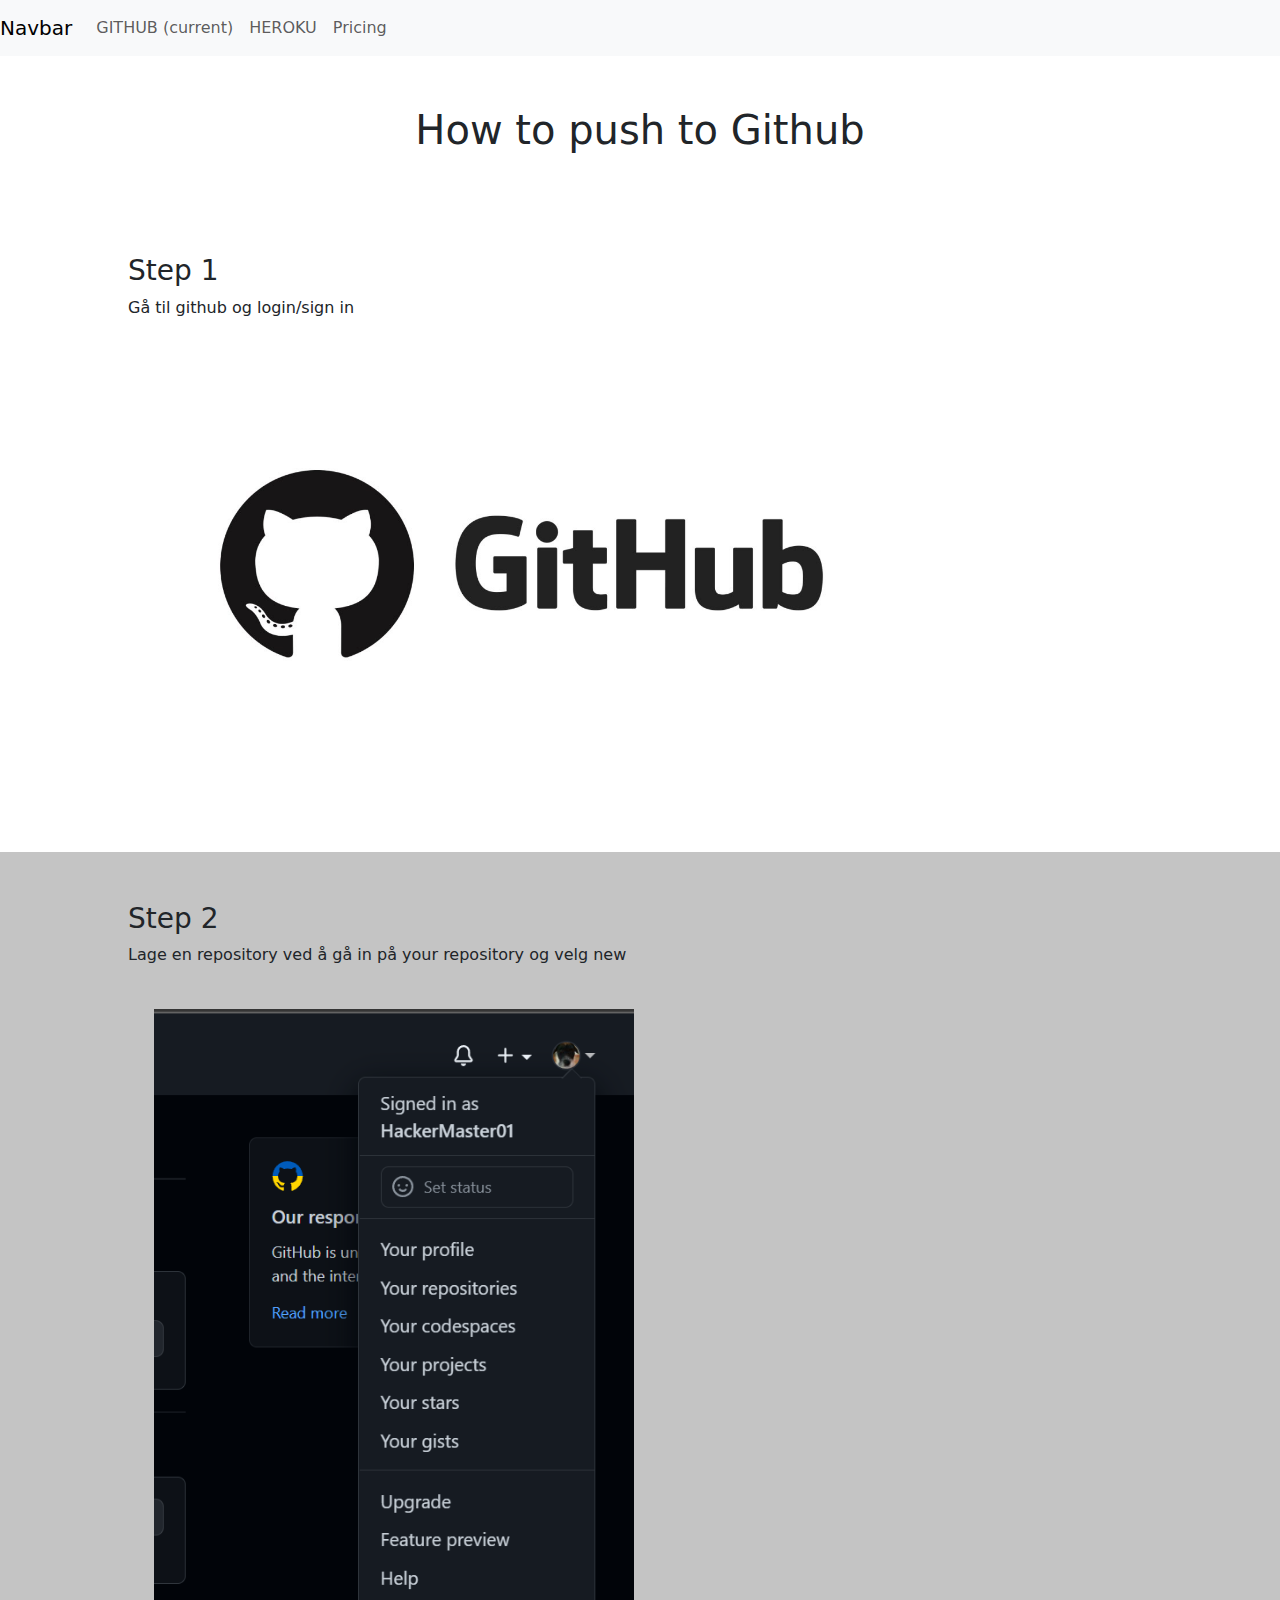
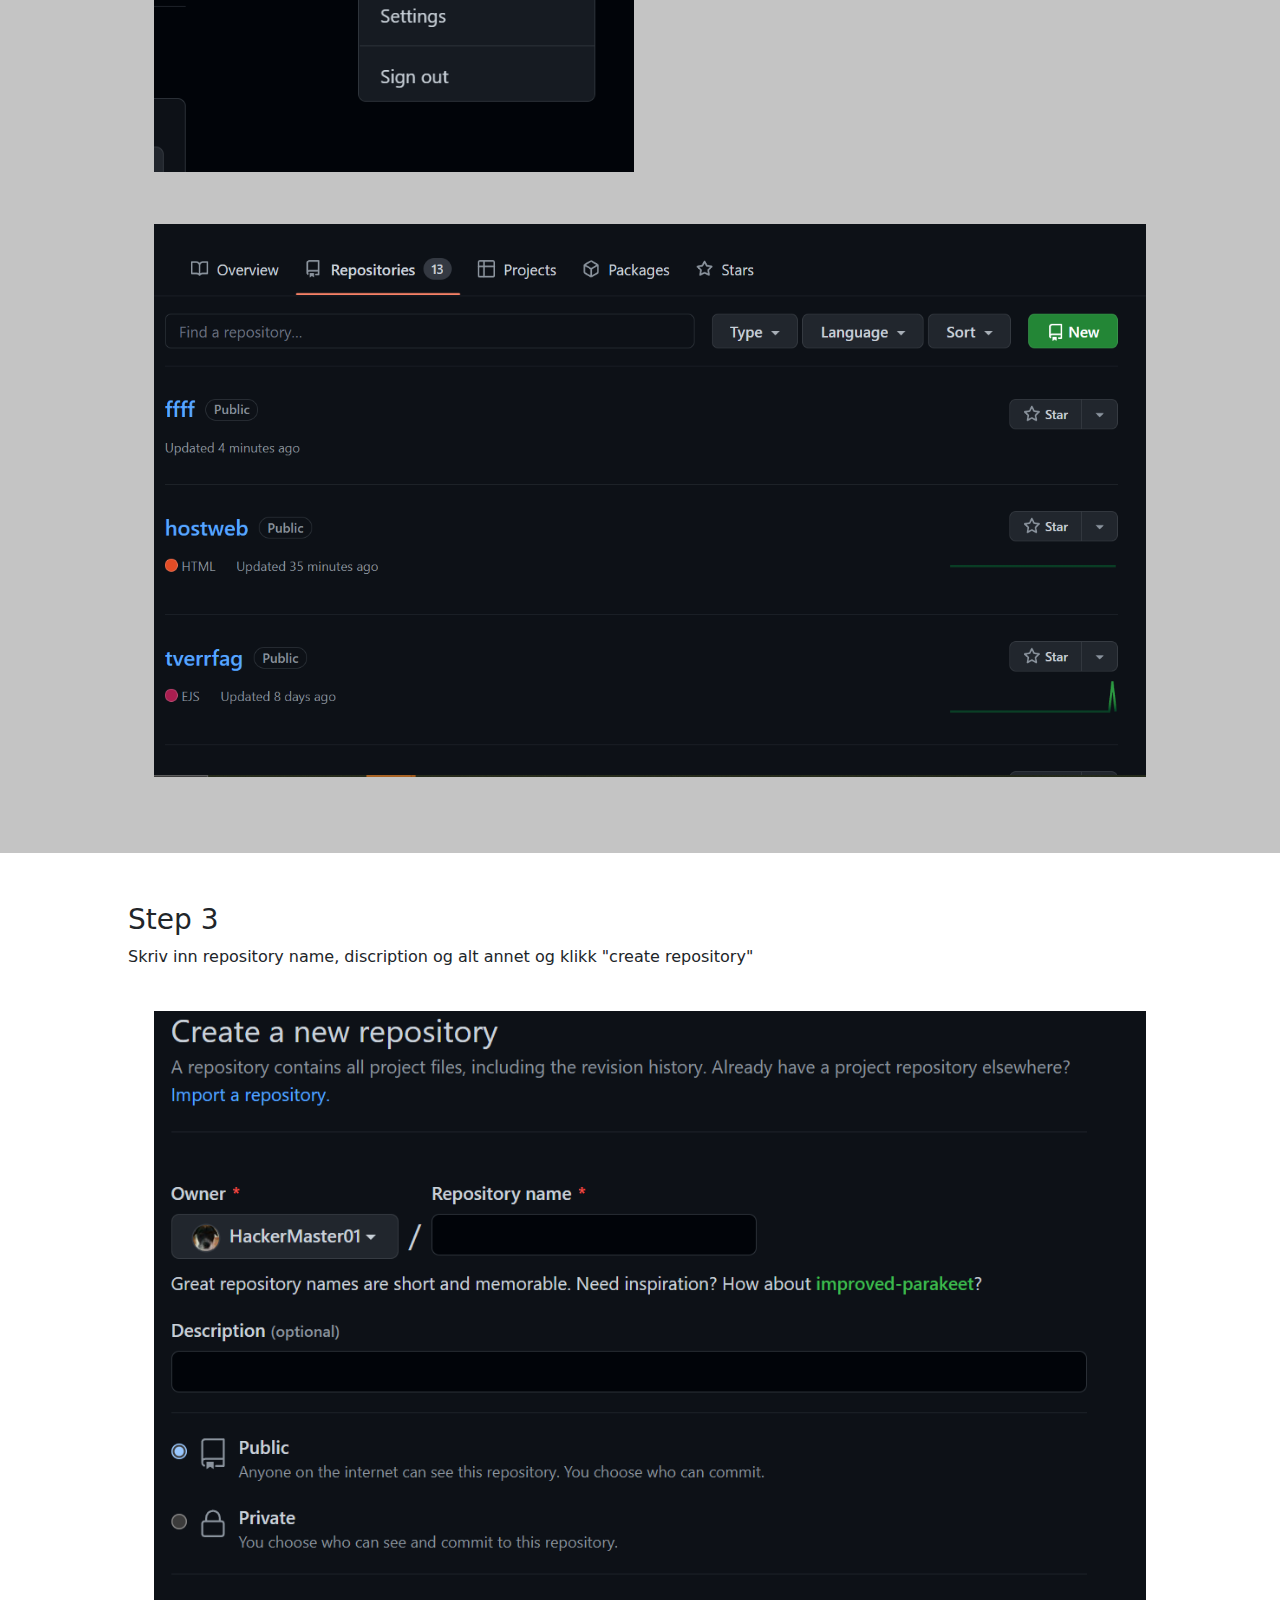
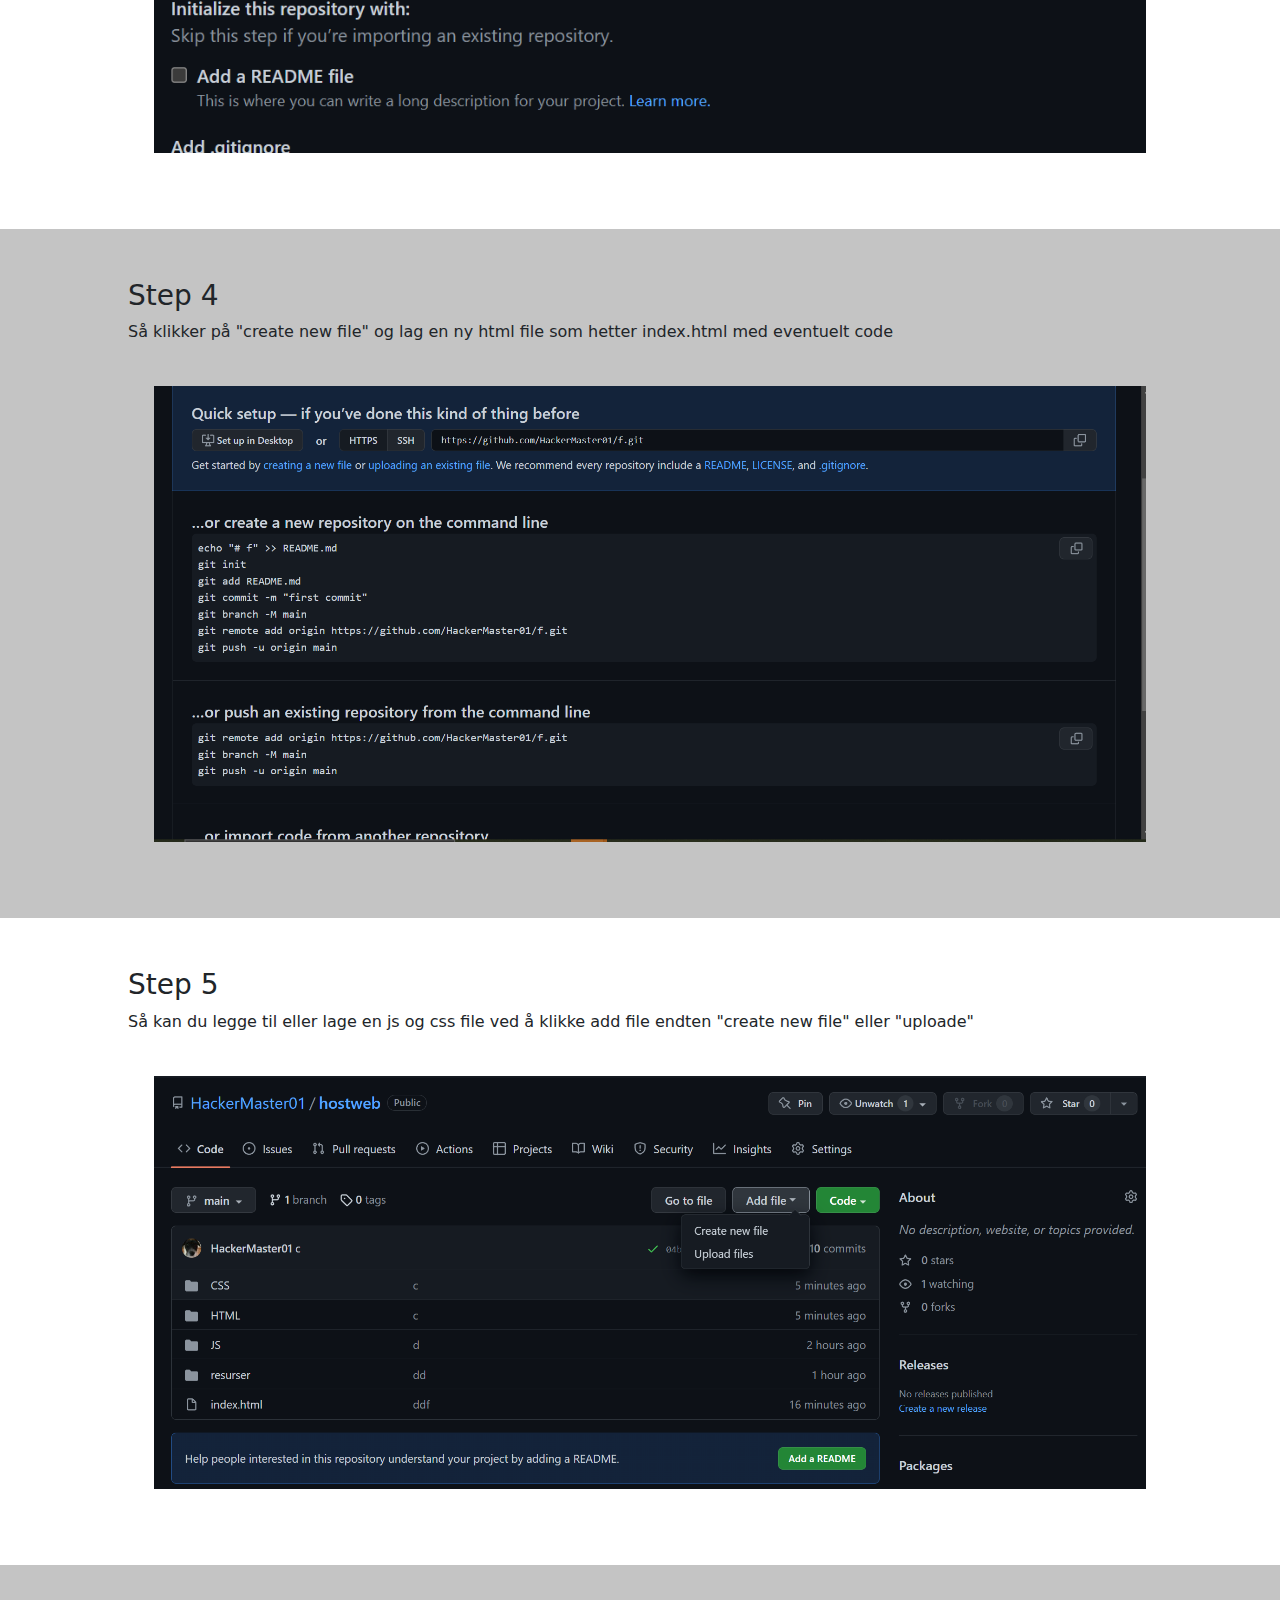
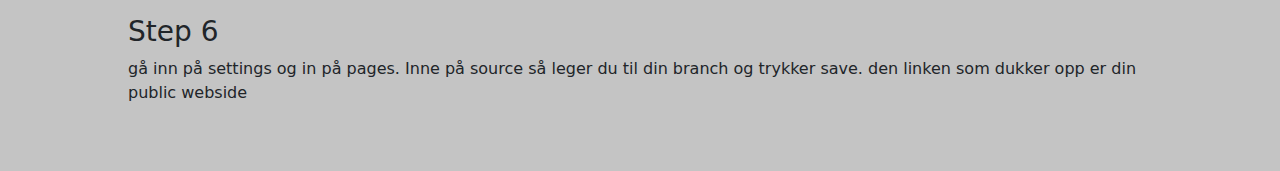
==== HTML/github.html @ 3429a36e "alt" ====
<html>

<head>
  <link href="../CSS/style.css" rel="stylesheet">
  <link href="https://cdn.jsdelivr.net/npm/bootstrap@5.1.3/dist/css/bootstrap.min.css" rel="stylesheet">
</head>

<body>


  <nav class="navbar navbar-expand-lg navbar-light bg-light">
    <a class="navbar-brand" href="../" alt="til startsiden">Navbar</a>
    <button class="navbar-toggler" type="button" data-toggle="collapse" data-target="#navbarNav"
      aria-controls="navbarNav" aria-expanded="false" aria-label="Toggle navigation">
      <span class="navbar-toggler-icon"></span>
    </button>
    <div class="collapse navbar-collapse" id="navbarNav">
      <ul class="navbar-nav">
        <li class="nav-item active">
          <a class="nav-link" href="./github.html" alt="til github tutorial">GITHUB <span
              class="sr-only">(current)</span></a>
        </li>
        <li class="nav-item">
          <a class="nav-link" href="./heroku.html" alt="til heroku tutorial">HEROKU</a>
        </li>
        <li class="nav-item">
          <a class="nav-link" href="./vurdering.html" alt="til vurdering side">Pricing</a>
        </li>
      </ul>
    </div>
  </nav>

  </div>

  <h1 class="text-center title">How to push to Github</h1>

  <div class="box">
    <h3>Step 1</h3>

    <p>Gå til github og login/sign in</p>

    <img src="../resurser/githublogo.jpg" alt="github logo" class="w-75 p-3">
  </div>

  <div class="box gray">
    <h3>Step 2</h3>

    <p>Lage en repository ved å gå in på your repository og velg new</p>

    <img src="../resurser/github1.PNG" alt="github navbar" class="w-50 p-3">
    <img src="../resurser/github2.PNG" alt="github repositories" class="w-100 p-3">
  </div>

  <div class="box">
    <h3>Step 3</h3>

    <p>Skriv inn repository name, discription og alt annet og klikk "create repository"</p>

    <img src="../resurser/github3.PNG" alt="github create new repositories" class="w-100 p-3">
  </div>

  <div class="box gray">
    <h3>Step 4</h3>

    <p>Så klikker på "create new file" og lag en ny html file som hetter index.html med eventuelt code</p>

    <img src="../resurser/github4.PNG" alt="github quick setup page" class="w-100 p-3">
  </div>

  <div class="box">
    <h3>Step 5</h3>

    <p>Så kan du legge til eller lage en js og css file ved å klikke add file endten "create new file" eller "uploade"
    </p>

    <img src="../resurser/github5.PNG" alt="github repository code page" class="w-100 p-3">
  </div>

  <div class="box gray">
    <h3>Step 6</h3>

    <p>gå inn på settings og in på pages. Inne på source så leger du til din branch og trykker save. den linken som
      dukker opp er din public webside</p>
  </div>




  <script src="../JS/app.js"></script>
</body>

</html>
---- CSS/style.css ----
.big-button {
    display:flex;
    flex-direction: row;
    align-items:stretch;
}

.btn {
    text-align:center;
    width:96%;
    margin: 2%;
    font-size: x-large!important;
    padding: 10%!important;
}

img {
    margin: 10px;
}

.title {
    margin: 50px
}

.navbar {
    padding: 50px;
}

.box {
    padding: 50px 10%;
}

.gray{
    background-color: rgba(128, 128, 128, 0.461);
}
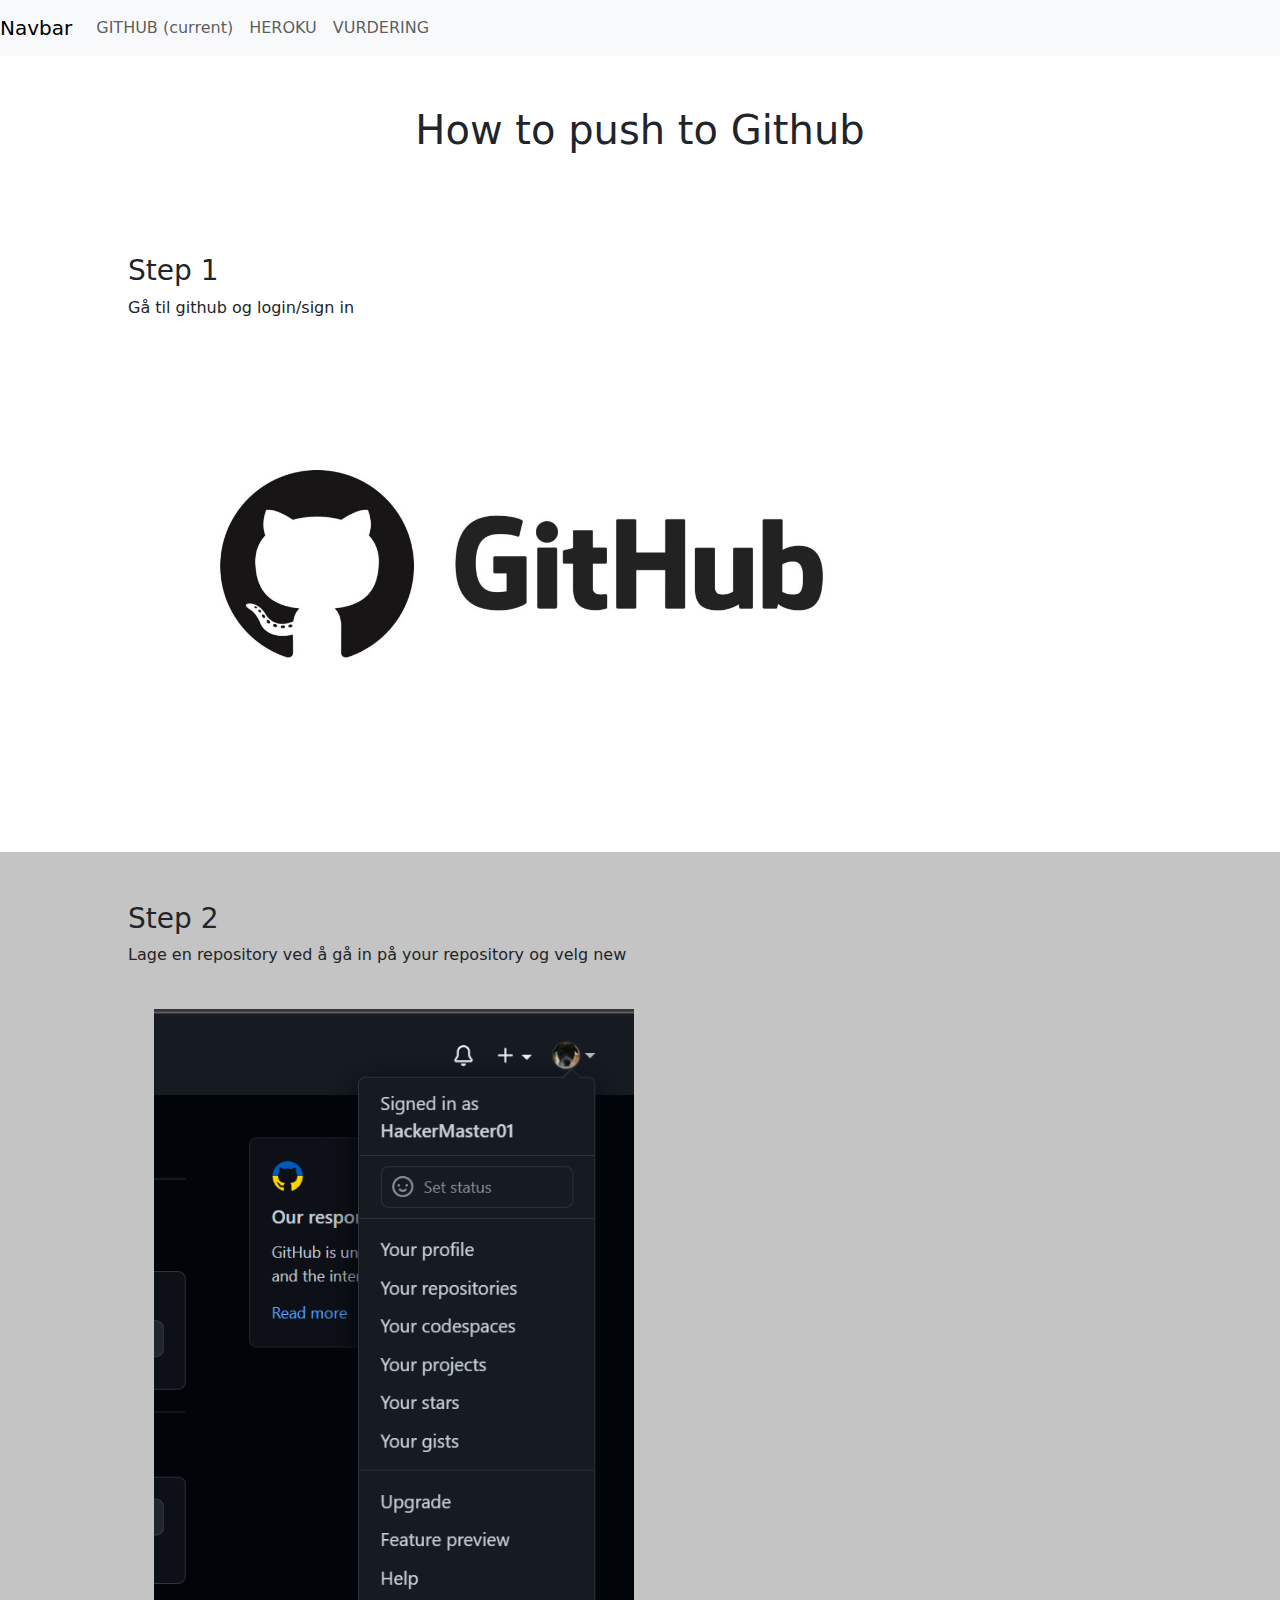
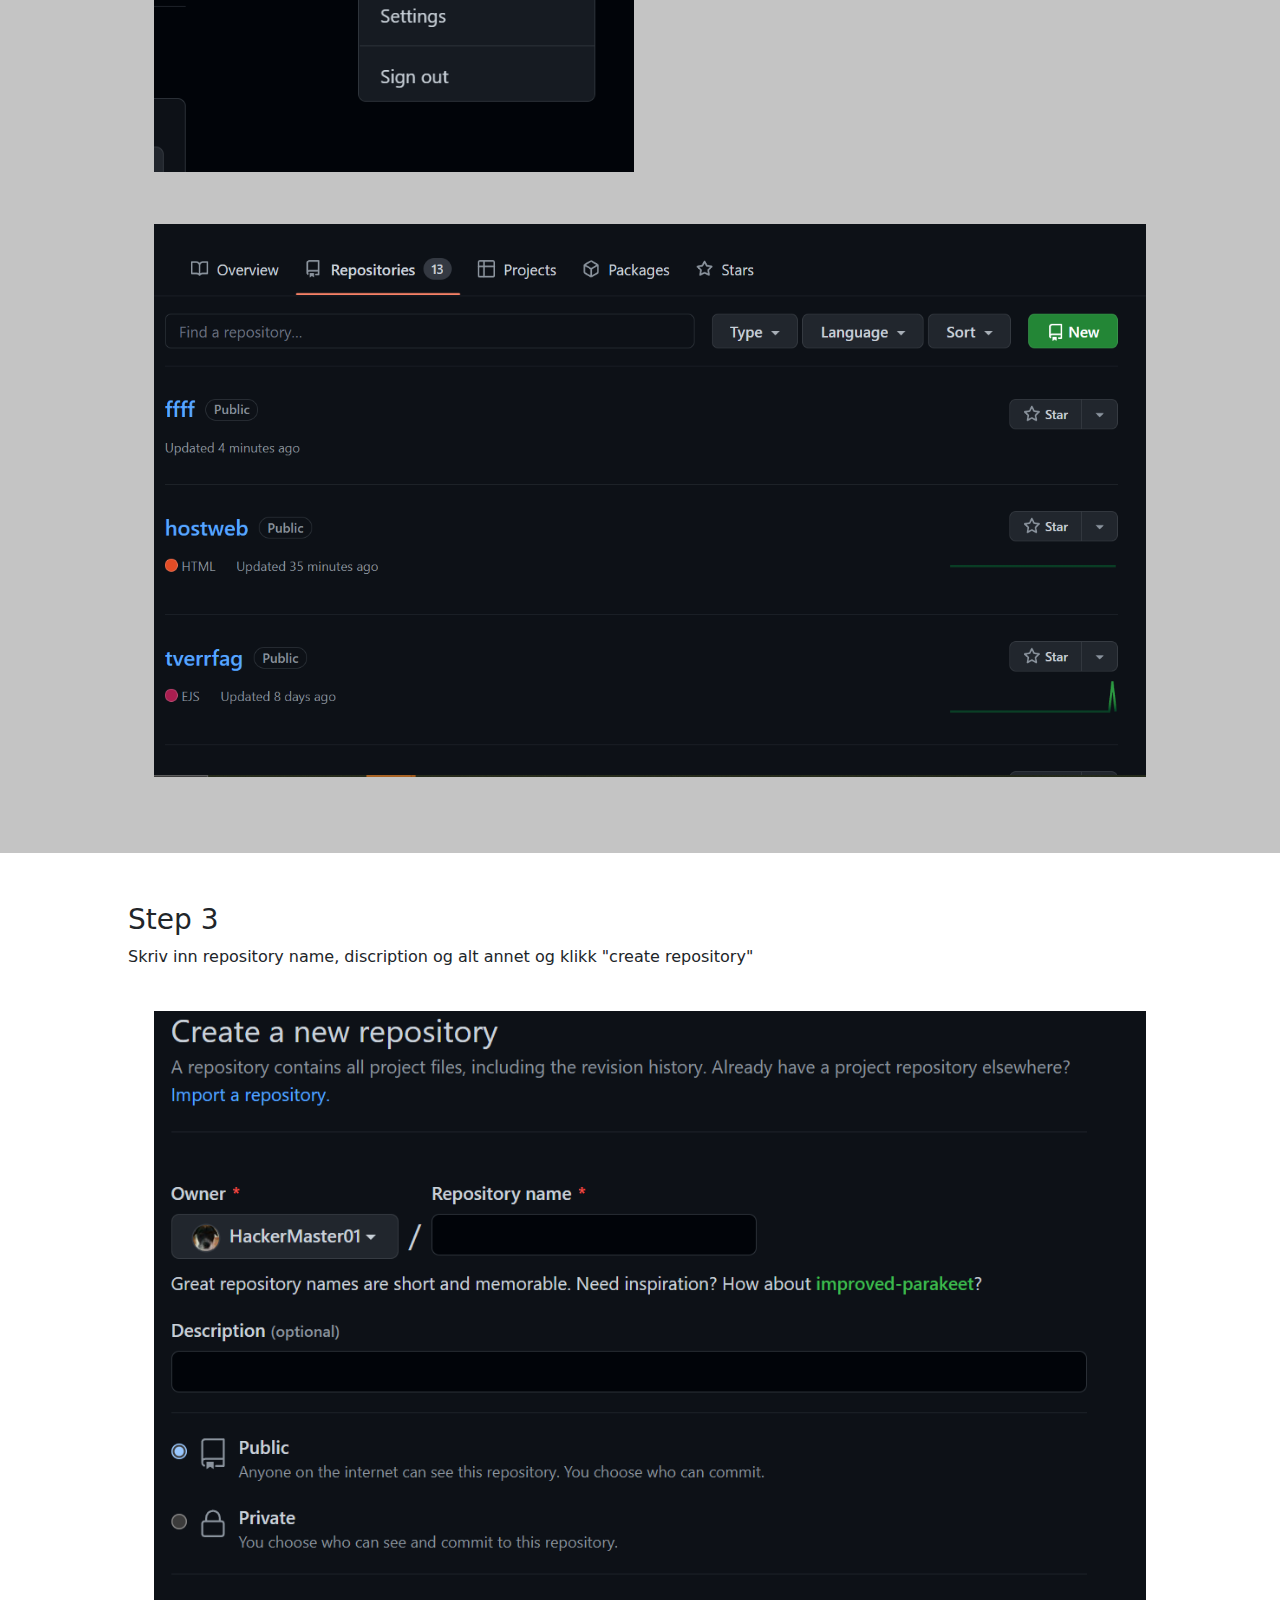
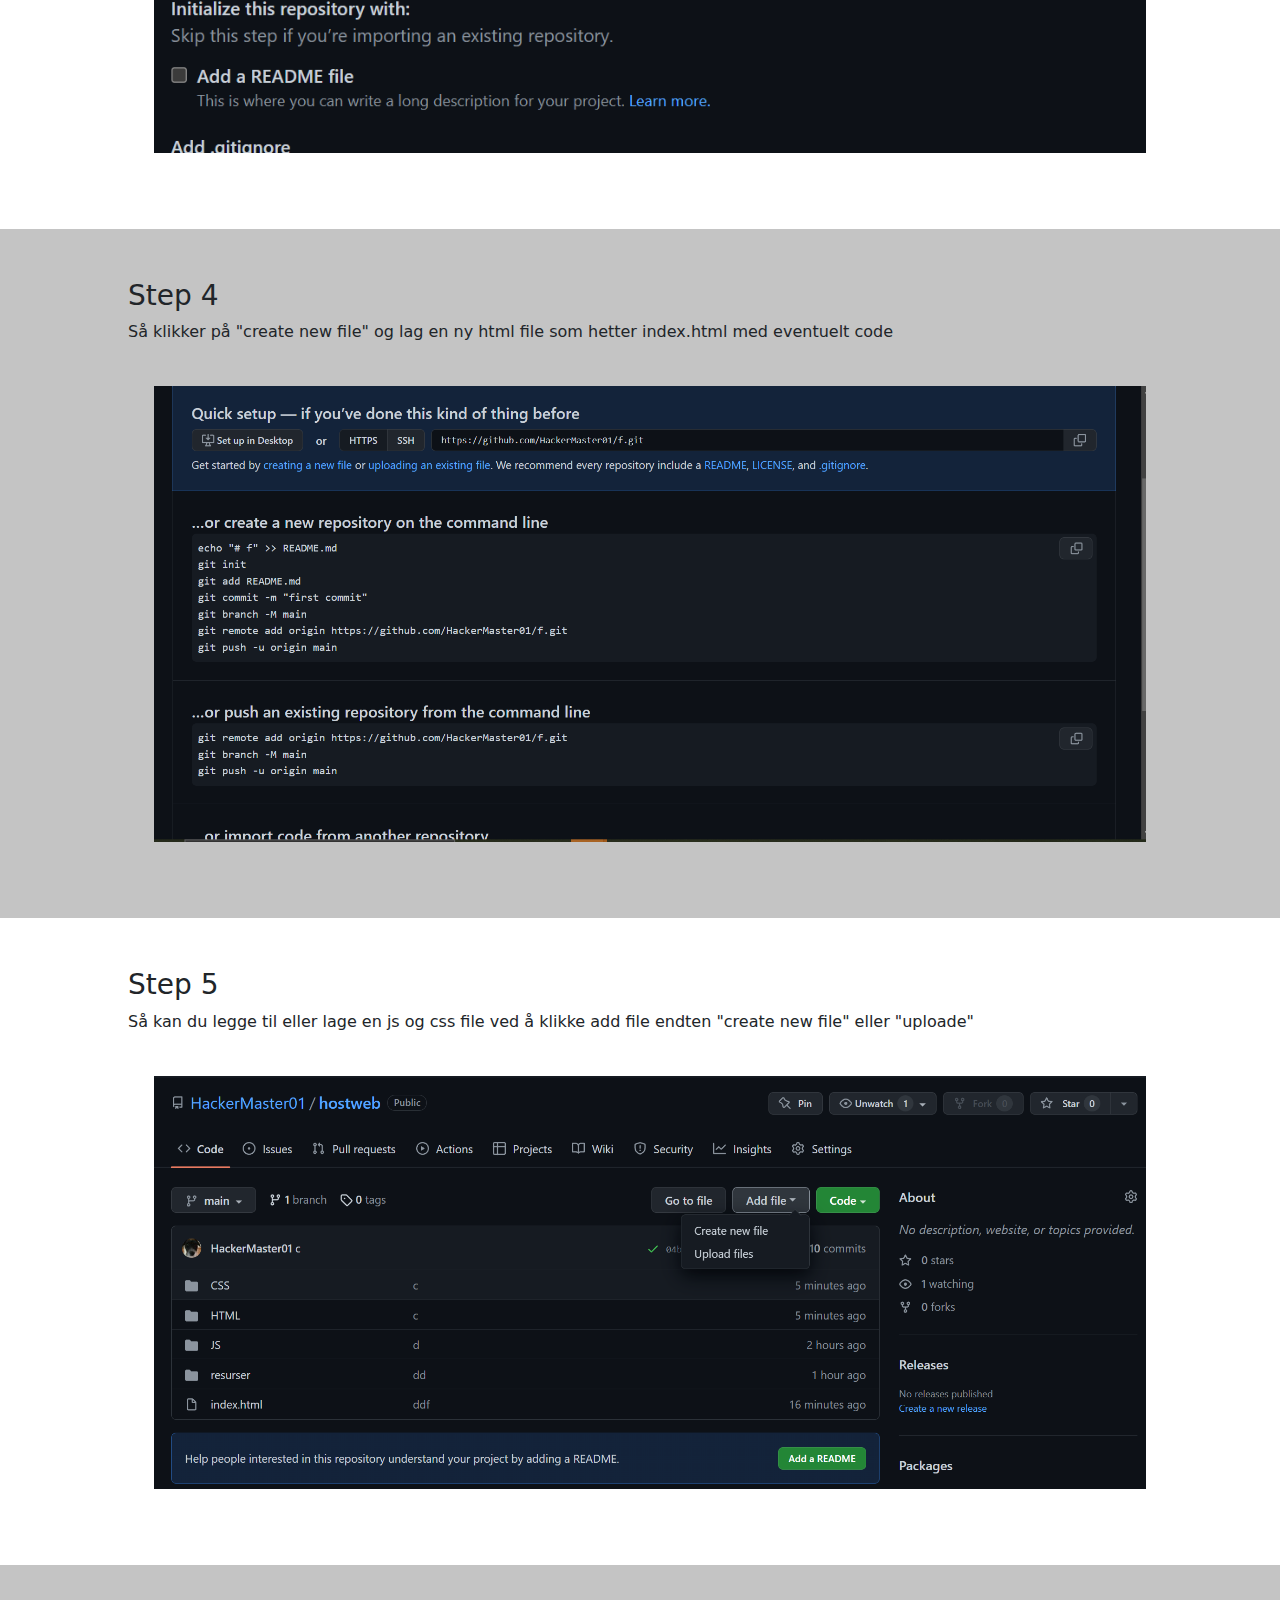
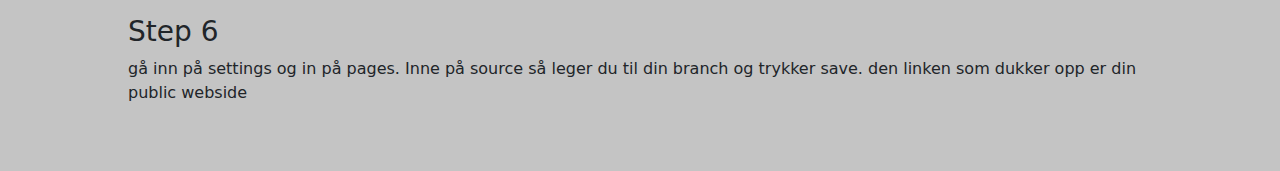
==== commit 557dad81: "f" ====
--- a/HTML/github.html
+++ b/HTML/github.html
@@ -3,6 +3,7 @@
 <head>
   <link href="../CSS/style.css" rel="stylesheet">
   <link href="https://cdn.jsdelivr.net/npm/bootstrap@5.1.3/dist/css/bootstrap.min.css" rel="stylesheet">
+  <title>Tutorial web</title>
 </head>
 
 <body>
@@ -24,7 +25,7 @@
           <a class="nav-link" href="./heroku.html" alt="til heroku tutorial">HEROKU</a>
         </li>
         <li class="nav-item">
-          <a class="nav-link" href="./vurdering.html" alt="til vurdering side">Pricing</a>
+          <a class="nav-link" href="./vurdering.html" alt="til vurdering side">VURDERING</a>
         </li>
       </ul>
     </div>
@@ -39,7 +40,7 @@
 
     <p>Gå til github og login/sign in</p>
 
-    <img src="../resurser/githublogo.jpg" alt="github logo" class="w-75 p-3">
+    <img src="../resurser/github/githublogo.jpg" alt="github logo" class="w-75 p-3">
   </div>
 
   <div class="box gray">
@@ -47,8 +48,8 @@
 
     <p>Lage en repository ved å gå in på your repository og velg new</p>
 
-    <img src="../resurser/github1.PNG" alt="github navbar" class="w-50 p-3">
-    <img src="../resurser/github2.PNG" alt="github repositories" class="w-100 p-3">
+    <img src="../resurser/github/github1.PNG" alt="github navbar" class="w-50 p-3">
+    <img src="../resurser/github/github2.PNG" alt="github repositories" class="w-100 p-3">
   </div>
 
   <div class="box">
@@ -56,7 +57,7 @@
 
     <p>Skriv inn repository name, discription og alt annet og klikk "create repository"</p>
 
-    <img src="../resurser/github3.PNG" alt="github create new repositories" class="w-100 p-3">
+    <img src="../resurser/github/github3.PNG" alt="github create new repositories" class="w-100 p-3">
   </div>
 
   <div class="box gray">
@@ -64,7 +65,7 @@
 
     <p>Så klikker på "create new file" og lag en ny html file som hetter index.html med eventuelt code</p>
 
-    <img src="../resurser/github4.PNG" alt="github quick setup page" class="w-100 p-3">
+    <img src="../resurser/github/github4.PNG" alt="github quick setup page" class="w-100 p-3">
   </div>
 
   <div class="box">
@@ -73,7 +74,7 @@
     <p>Så kan du legge til eller lage en js og css file ved å klikke add file endten "create new file" eller "uploade"
     </p>
 
-    <img src="../resurser/github5.PNG" alt="github repository code page" class="w-100 p-3">
+    <img src="../resurser/github/github5.PNG" alt="github repository code page" class="w-100 p-3">
   </div>
 
   <div class="box gray">
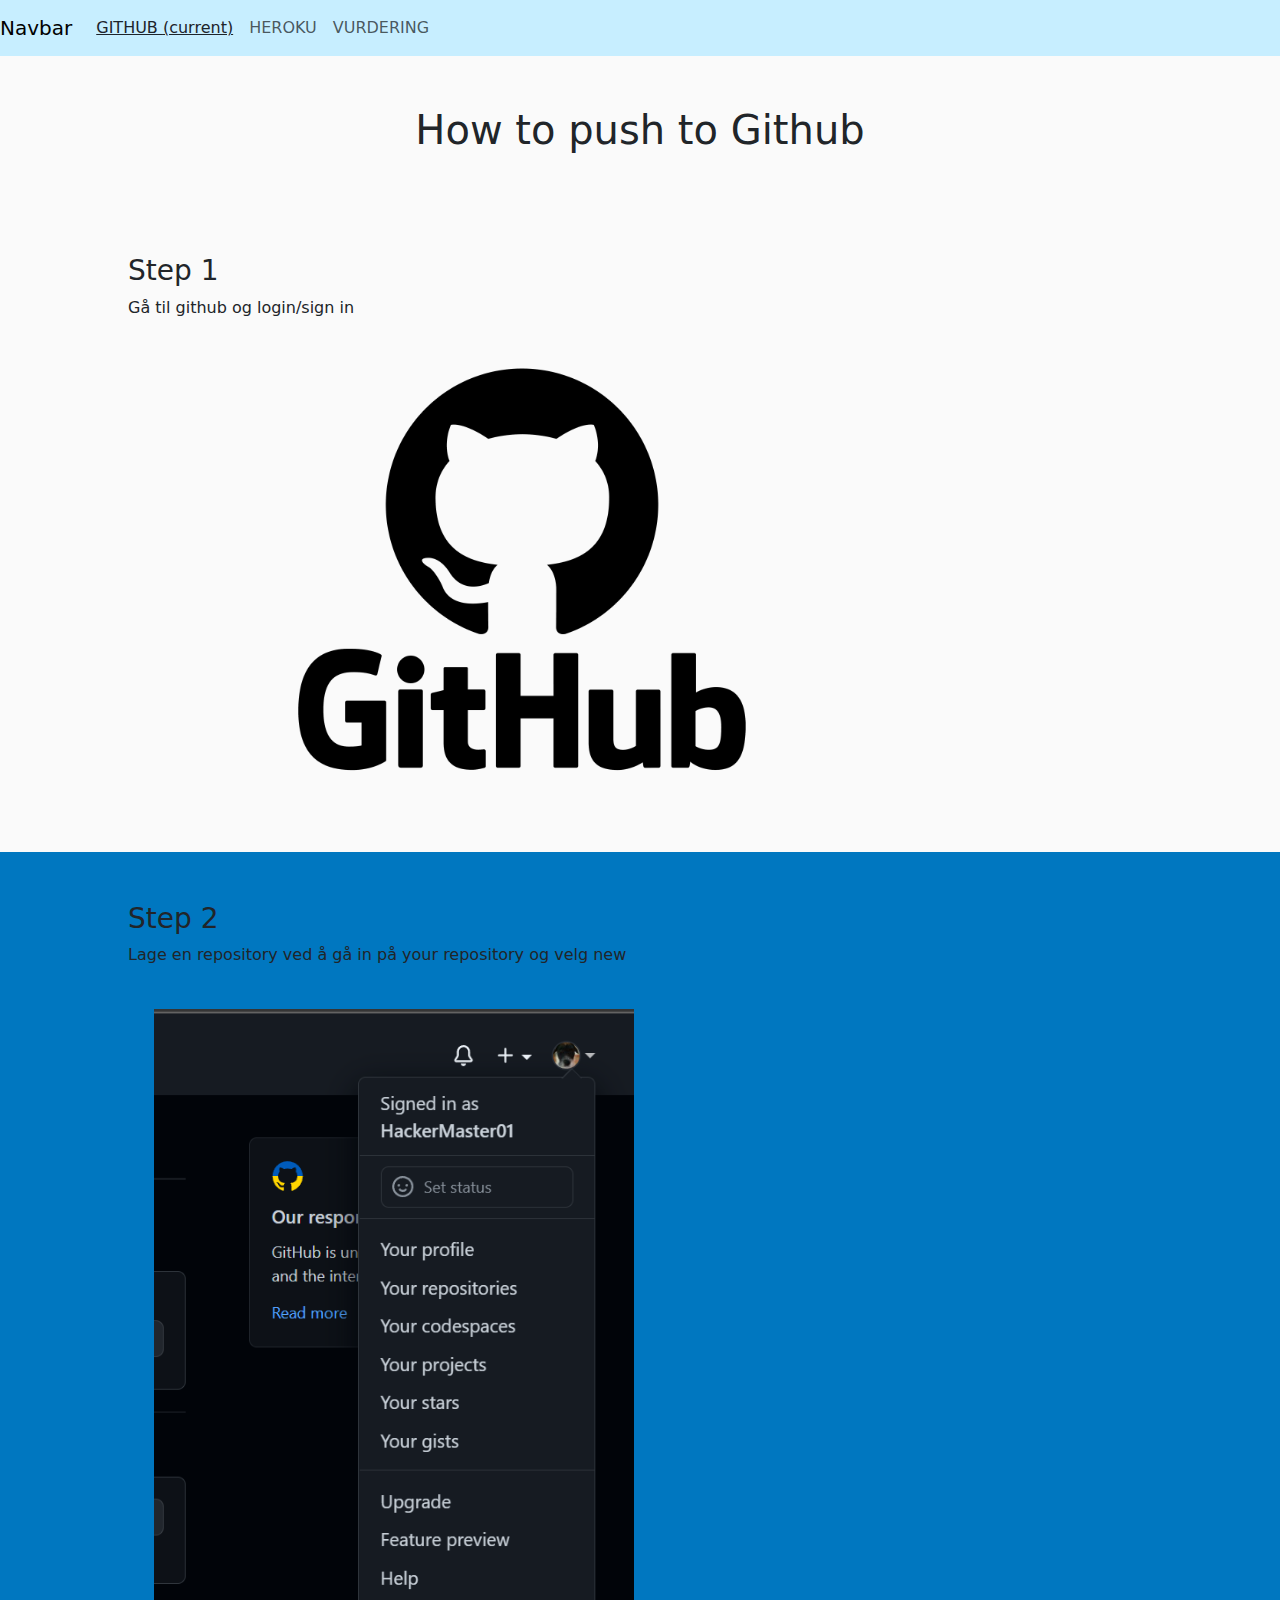
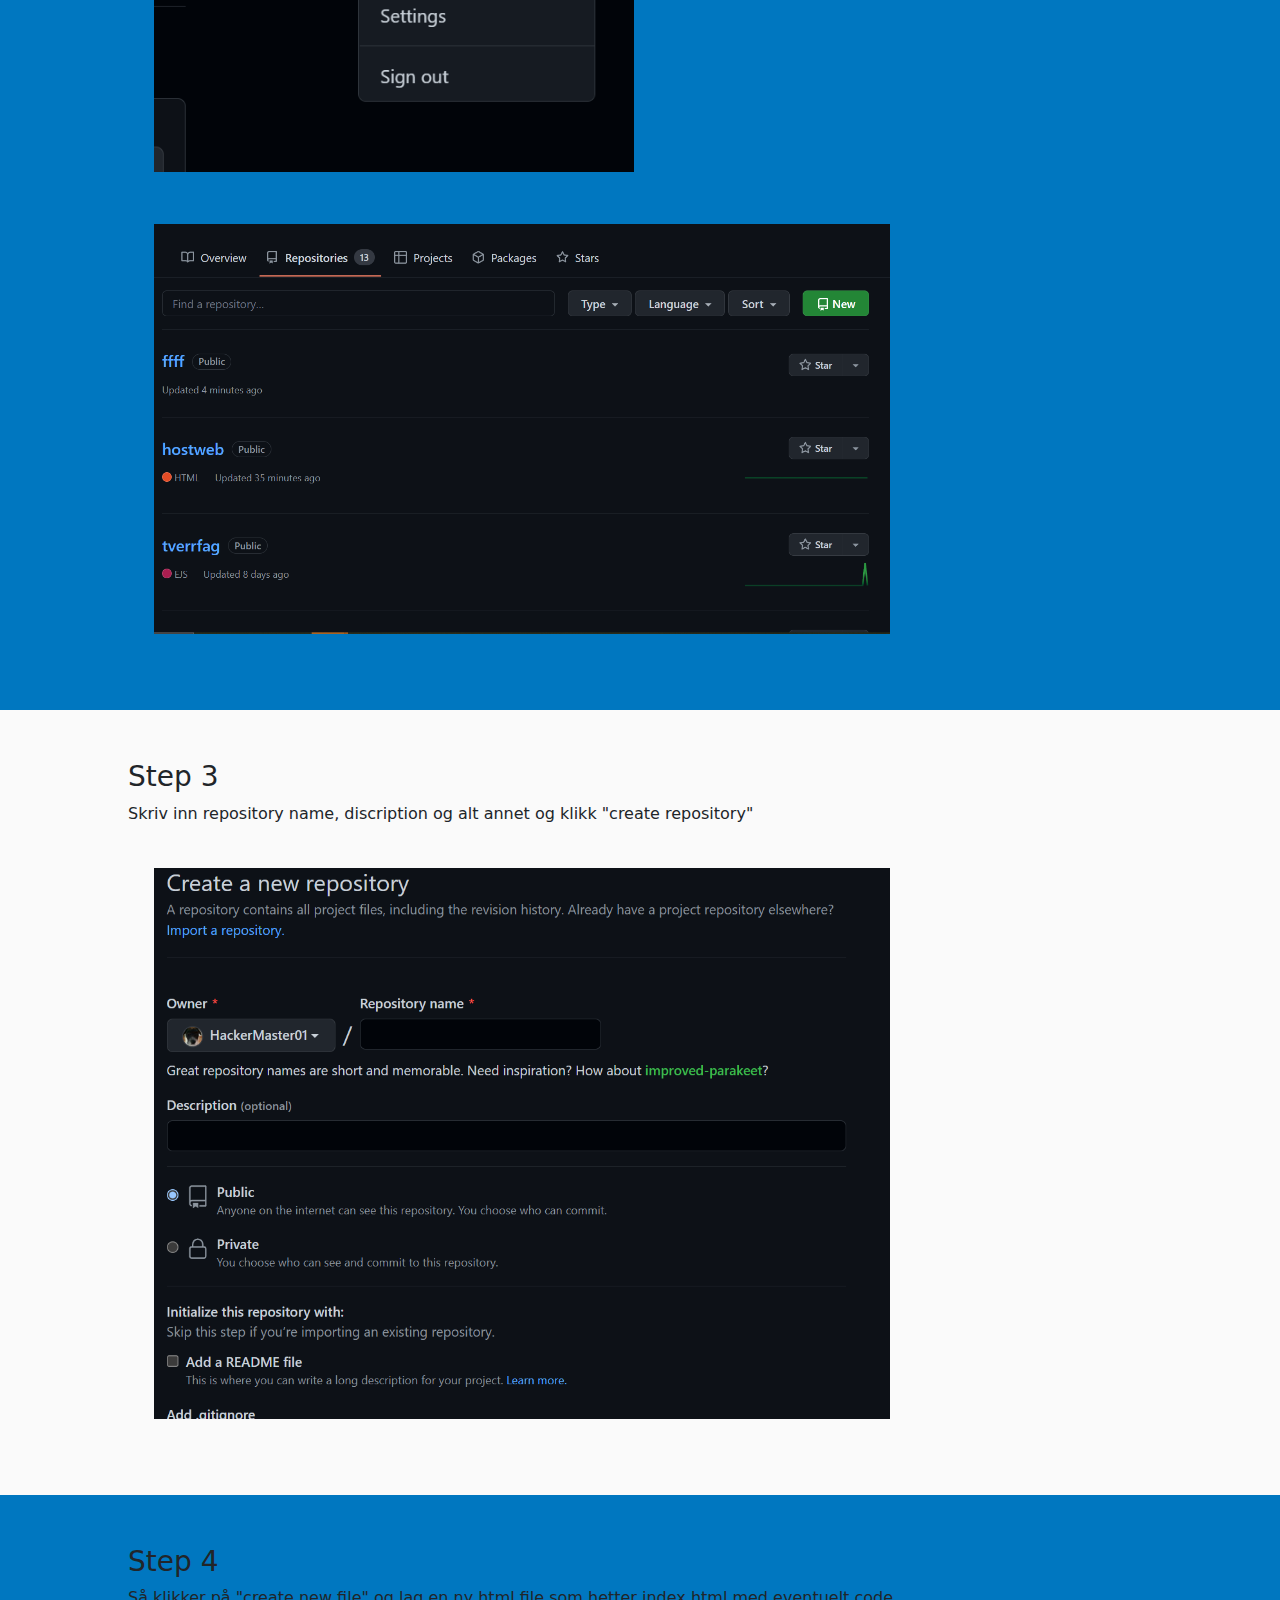
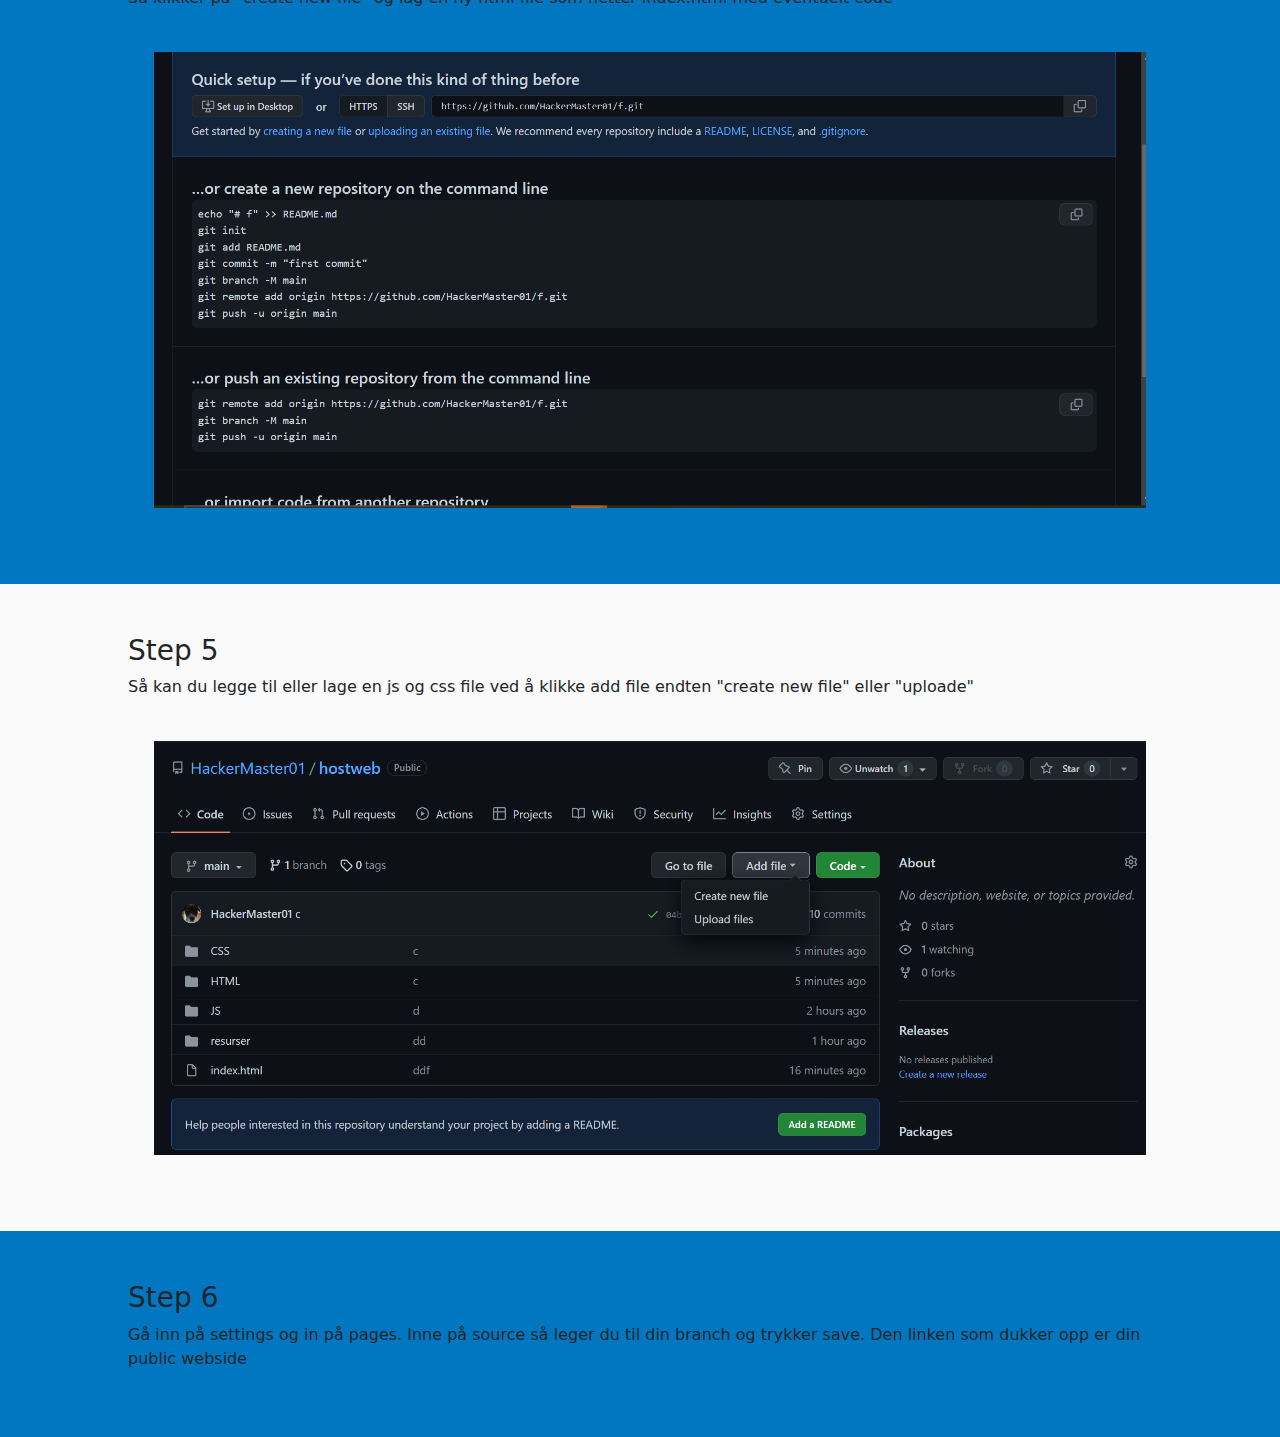
==== commit 825912be: "j" ====
--- a/HTML/github.html
+++ b/HTML/github.html
@@ -9,7 +9,7 @@
 <body>
 
 
-  <nav class="navbar navbar-expand-lg navbar-light bg-light">
+  <nav class="navbar navbar-expand-lg navbar-light">
     <a class="navbar-brand" href="../" alt="til startsiden">Navbar</a>
     <button class="navbar-toggler" type="button" data-toggle="collapse" data-target="#navbarNav"
       aria-controls="navbarNav" aria-expanded="false" aria-label="Toggle navigation">
@@ -40,7 +40,7 @@
 
     <p>Gå til github og login/sign in</p>
 
-    <img src="../resurser/github/githublogo.jpg" alt="github logo" class="w-75 p-3">
+    <img src="../resurser/github/githublogo.png" alt="github logo" class="w-75 p-3">
   </div>
 
   <div class="box gray">
@@ -49,7 +49,7 @@
     <p>Lage en repository ved å gå in på your repository og velg new</p>
 
     <img src="../resurser/github/github1.PNG" alt="github navbar" class="w-50 p-3">
-    <img src="../resurser/github/github2.PNG" alt="github repositories" class="w-100 p-3">
+    <img src="../resurser/github/github2.PNG" alt="github repositories" class="w-75 p-3">
   </div>
 
   <div class="box">
@@ -57,7 +57,7 @@
 
     <p>Skriv inn repository name, discription og alt annet og klikk "create repository"</p>
 
-    <img src="../resurser/github/github3.PNG" alt="github create new repositories" class="w-100 p-3">
+    <img src="../resurser/github/github3.PNG" alt="github create new repositories" class="w-75 p-3">
   </div>
 
   <div class="box gray">
@@ -80,7 +80,7 @@
   <div class="box gray">
     <h3>Step 6</h3>
 
-    <p>gå inn på settings og in på pages. Inne på source så leger du til din branch og trykker save. den linken som
+    <p>Gå inn på settings og in på pages. Inne på source så leger du til din branch og trykker save. Den linken som
       dukker opp er din public webside</p>
   </div>
 
--- a/CSS/style.css
+++ b/CSS/style.css
@@ -1,3 +1,7 @@
+body {
+    background-color: #FAFAFA!important;
+}
+
 .big-button {
     display:flex;
     flex-direction: row;
@@ -22,6 +26,8 @@
 
 .navbar {
     padding: 50px;
+    background-color: #C7EEFF;
+
 }
 
 .box {
@@ -29,5 +35,10 @@
 }
 
 .gray{
-    background-color: rgba(128, 128, 128, 0.461);
+    background-color: #0077C0;
 }
+
+.active .nav-link {
+    color:#1D242B!important;
+      text-decoration: underline;
+}
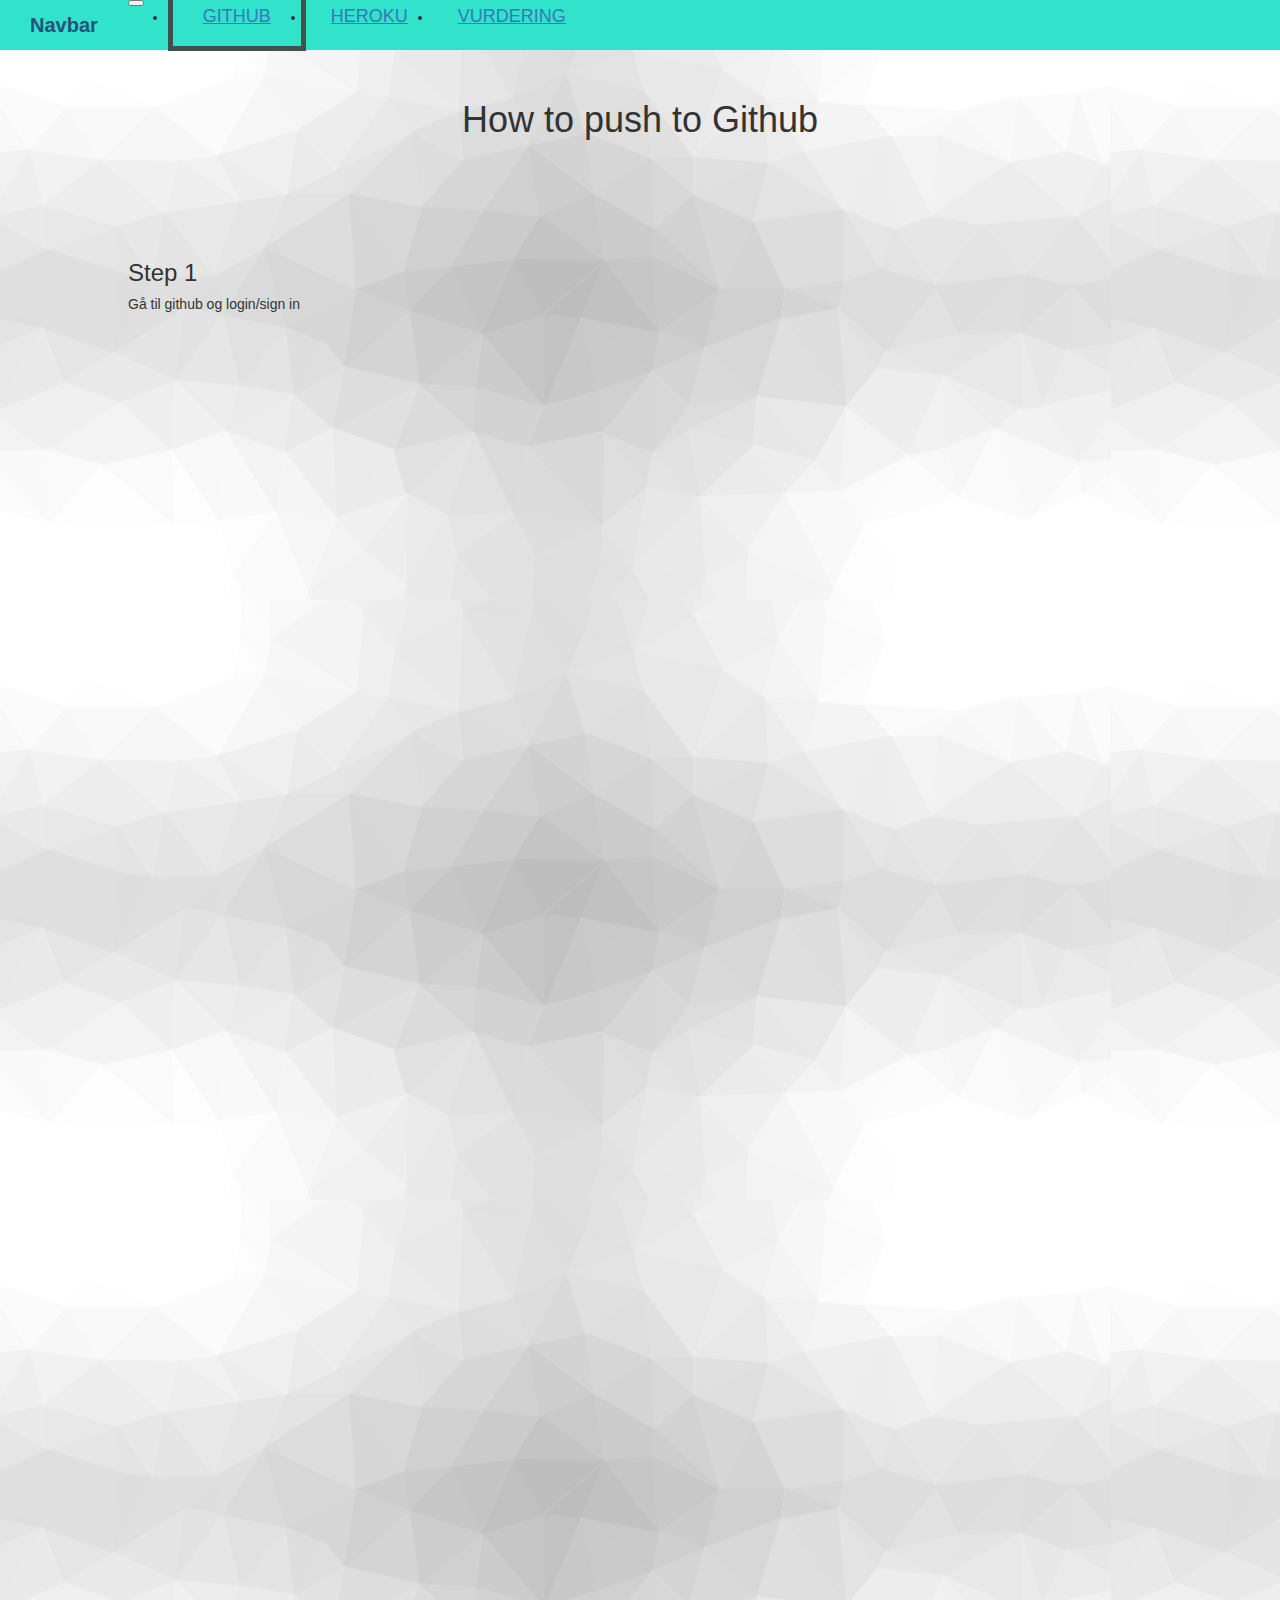
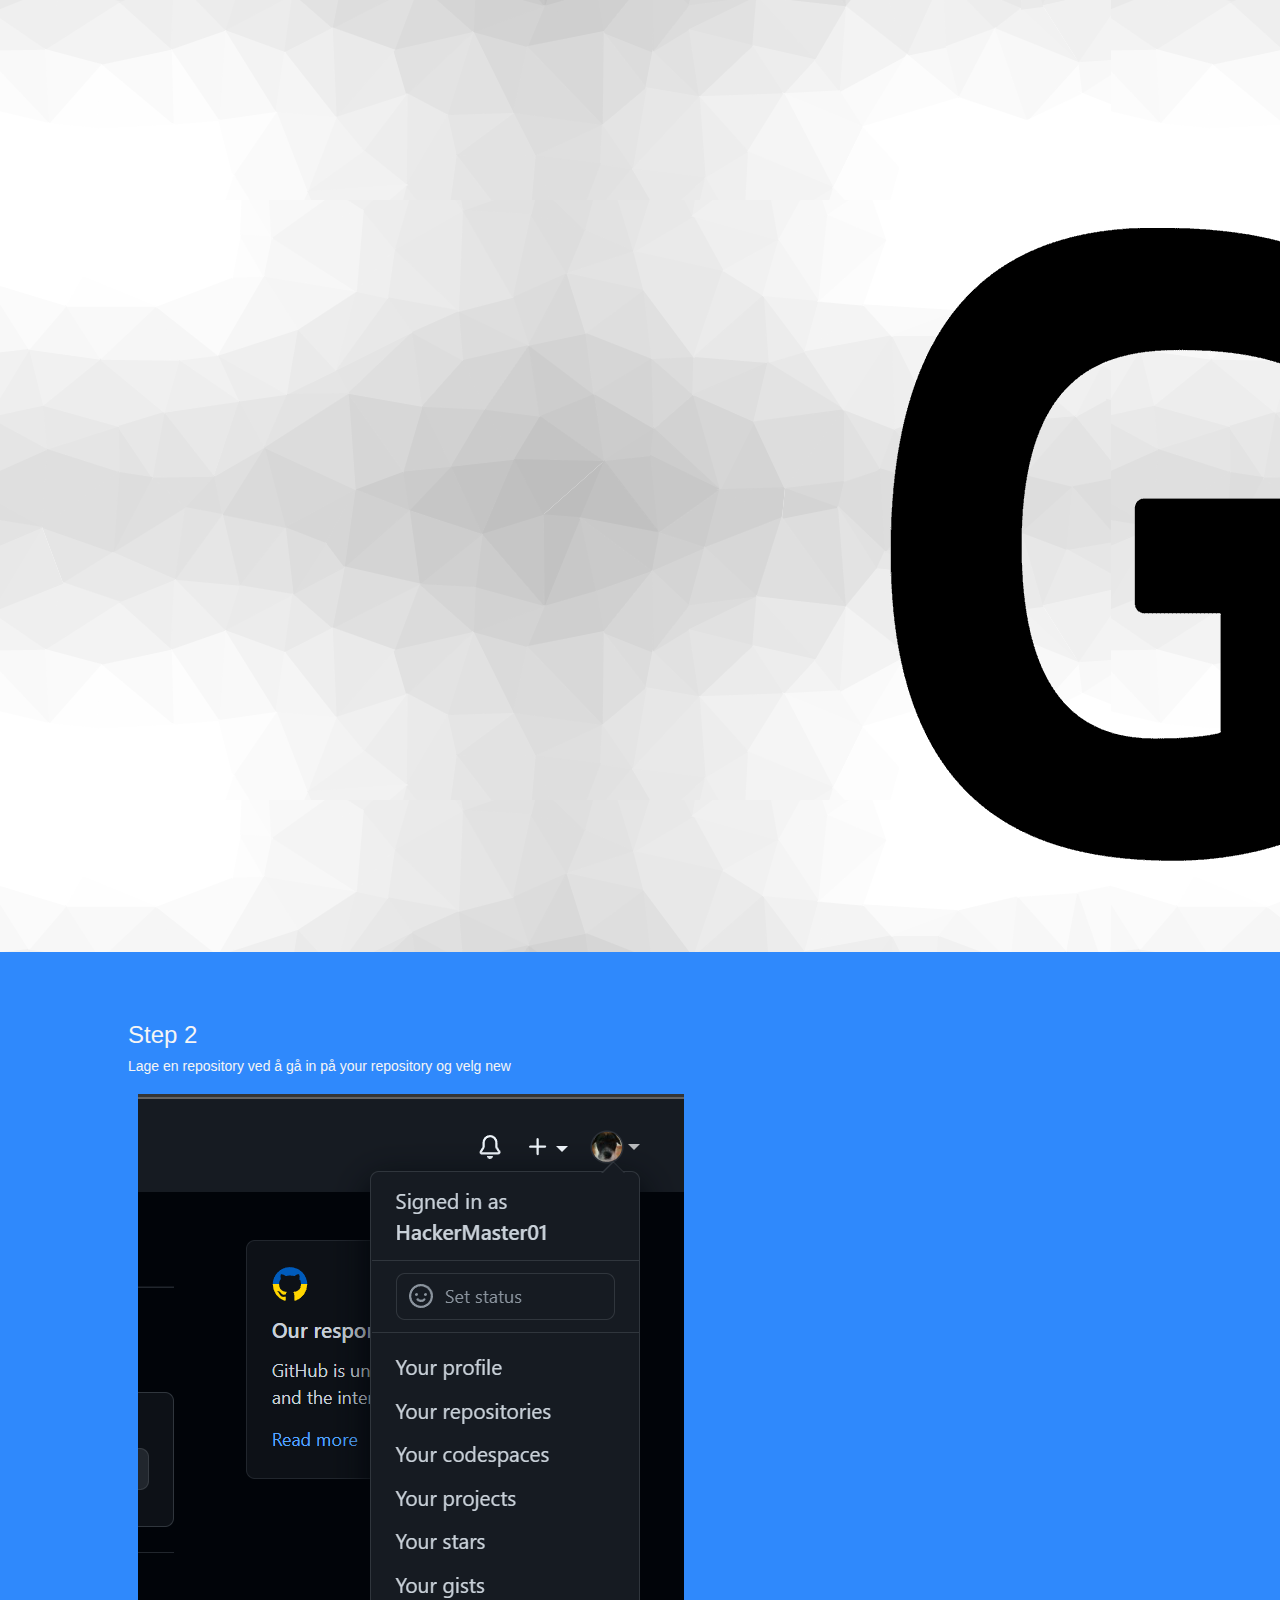
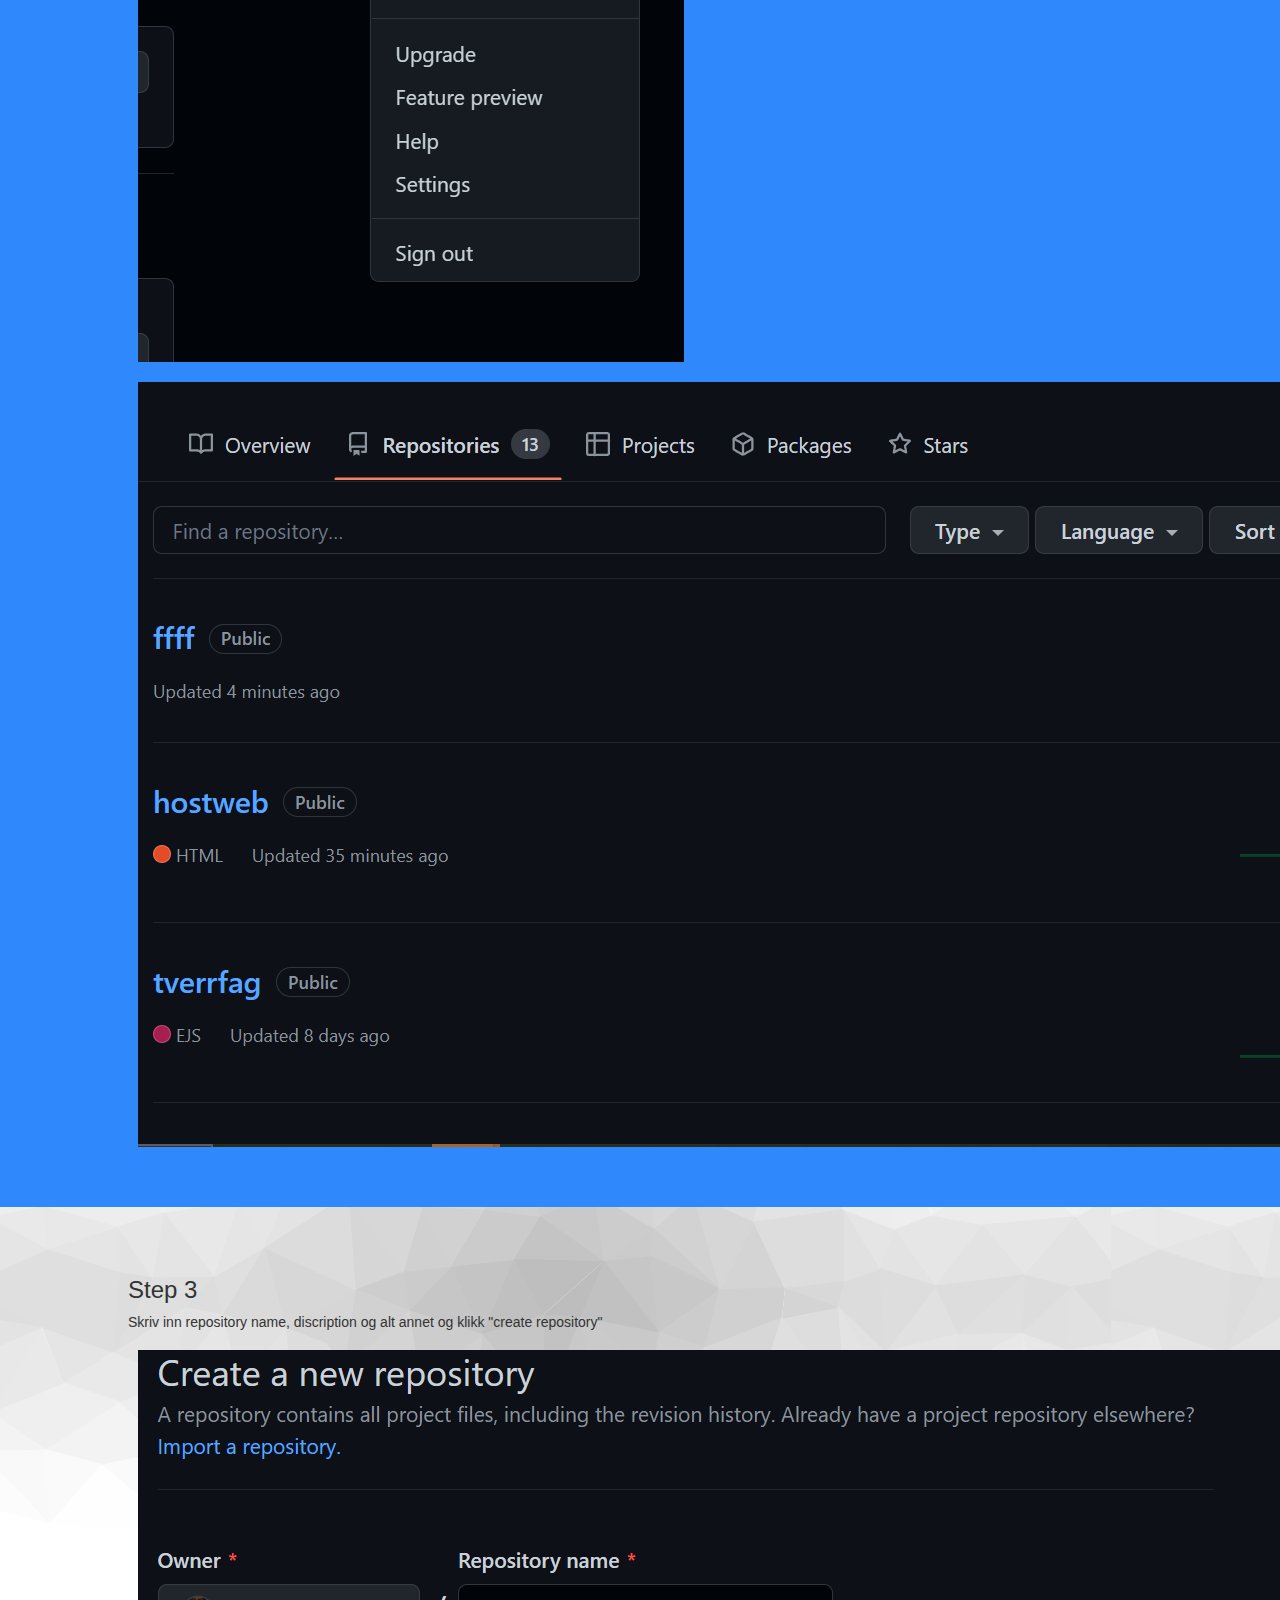
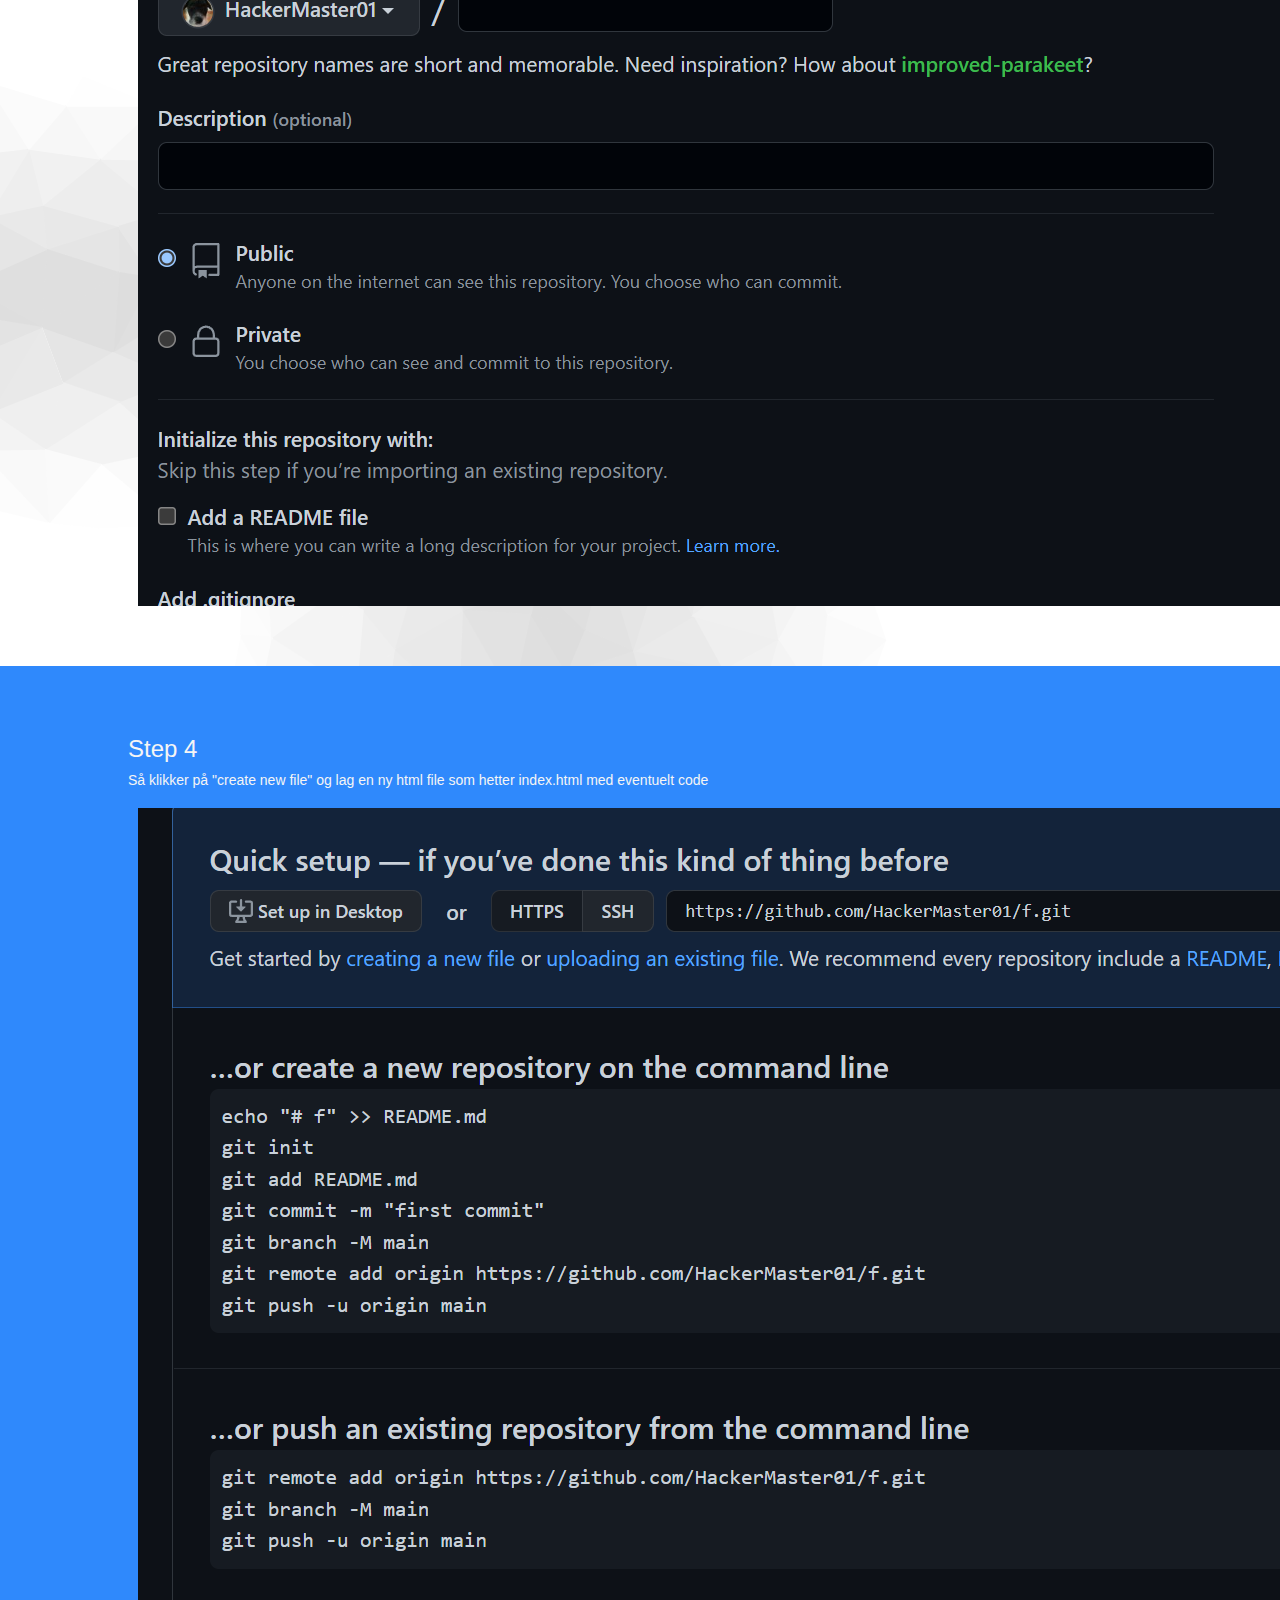
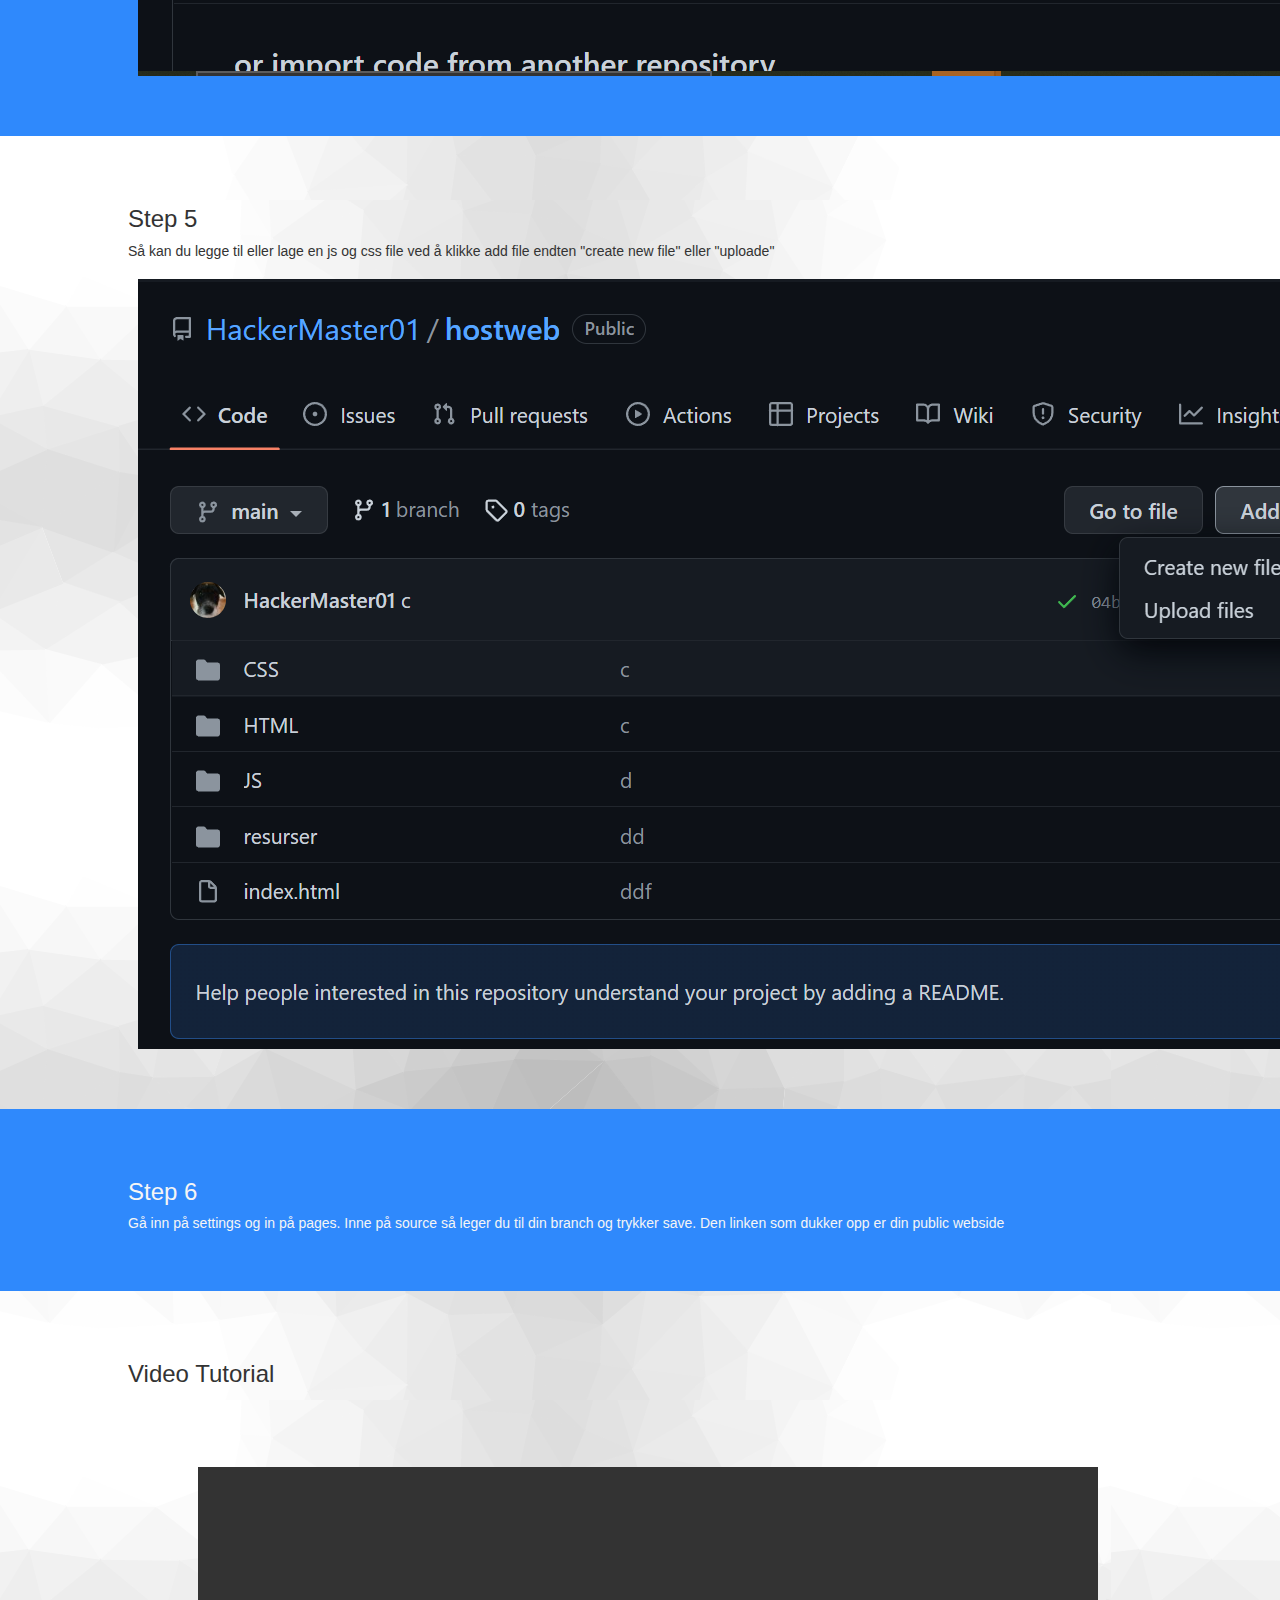
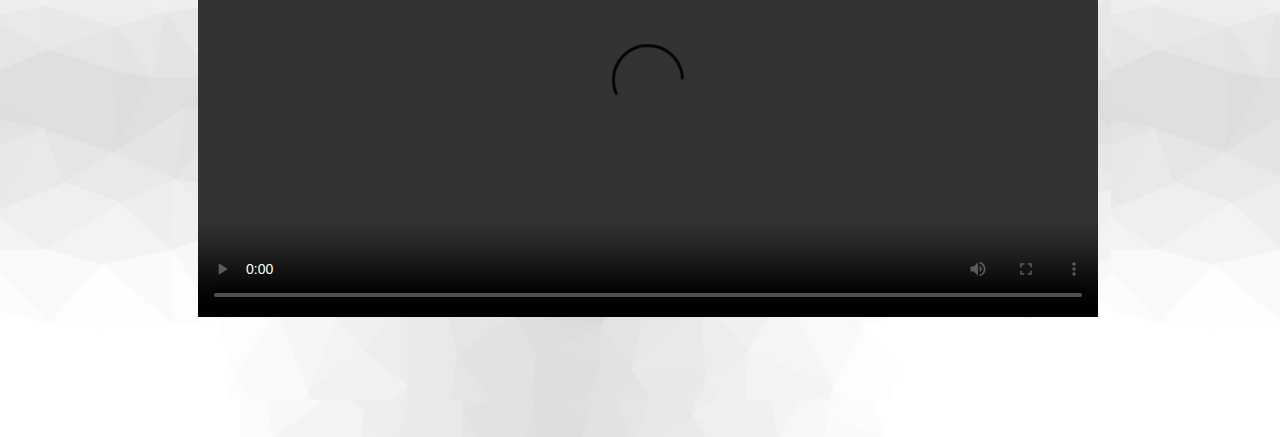
==== commit ccb6a763: "ff" ====
--- a/HTML/github.html
+++ b/HTML/github.html
@@ -1,8 +1,19 @@
 <html>
 
 <head>
+  <meta charset="utf-8">
+  <meta name="viewport" content="width=device-width, initial-scale=1">
+
+  <!--video.js-->
+  <link href="https://vjs.zencdn.net/7.19.2/video-js.css" rel="stylesheet" />
+
+  <!--bootstrap-->
+  <link href="https://cdn.jsdelivr.net/npm/bootstrap@5.1.3/dist/css/bootstrap.min.css" rel="stylesheet" integrity="sha384-1BmE4kWBq78iYhFldvKuhfTAU6auU8tT94WrHftjDbrCEXSU1oBoqyl2QvZ6jIW3" crossorigin="anonymous">
+  <script src="https://ajax.googleapis.com/ajax/libs/jquery/3.2.1/jquery.min.js"></script>
+  <script src="https://maxcdn.bootstrapcdn.com/bootstrap/3.3.7/js/bootstrap.min.js"> </script>
+  <link rel="stylesheet" href="https://maxcdn.bootstrapcdn.com/bootstrap/3.3.7/css/bootstrap.min.css">
+  
   <link href="../CSS/style.css" rel="stylesheet">
-  <link href="https://cdn.jsdelivr.net/npm/bootstrap@5.1.3/dist/css/bootstrap.min.css" rel="stylesheet">
   <title>Tutorial web</title>
 </head>
 
@@ -18,8 +29,7 @@
     <div class="collapse navbar-collapse" id="navbarNav">
       <ul class="navbar-nav">
         <li class="nav-item active">
-          <a class="nav-link" href="./github.html" alt="til github tutorial">GITHUB <span
-              class="sr-only">(current)</span></a>
+          <a class="nav-link" href="./github.html" alt="til github tutorial">GITHUB</a>
         </li>
         <li class="nav-item">
           <a class="nav-link" href="./heroku.html" alt="til heroku tutorial">HEROKU</a>
@@ -84,7 +94,31 @@
       dukker opp er din public webside</p>
   </div>
 
+  <div class="box">
 
+  <h3>Video Tutorial</h3>
+
+  <video
+  id="my-video1"
+  class="video-js"
+  controls
+  preload="auto"
+  width="900"
+  height="450"
+  poster=""
+  data-setup="{}"
+>
+  <source src="../resurser/GitHub-Tutorial.mp4" type="video/mp4" />
+  <p class="vjs-no-js">
+    To view this video please enable JavaScript, and consider upgrading to a
+    web browser that
+    <a href="https://videojs.com/html5-video-support/" target="_blank"
+      >supports HTML5 video</a
+    >
+  </p>
+</video>
+
+</div>
 
 
   <script src="../JS/app.js"></script>
--- a/CSS/style.css
+++ b/CSS/style.css
@@ -1,5 +1,10 @@
 body {
-    background-color: #FAFAFA!important;
+    background-image: url("../resurser/cool-background.png")!important;
+    line-height: var(--bs-body-line-height);
+}
+
+h2 {
+    margin: 5%;
 }
 
 .big-button {
@@ -25,9 +30,39 @@
 }
 
 .navbar {
-    padding: 50px;
-    background-color: #C7EEFF;
+    padding: 0px!important;
+    background-color: #30E3CA;
+    border-radius: 0px;
+    border: 0px;
 
+}
+
+.navbar-brand {
+    color: #40514E;
+    font-weight: 700;
+    font-size: 20px;
+    padding: 15px 30px;
+}
+
+.nav-link {
+    margin: 0;
+    padding: 25px!important;
+    font-size: 18px;
+}
+
+.nav-link:hover {
+    color: #40514E;
+    background-color: #2F89FC;
+    text-decoration: none!important;
+
+}
+
+.nav-link:active {
+    background-color: #40514E;
+}
+
+a {
+    text-decoration: underline;
 }
 
 .box {
@@ -35,10 +70,15 @@
 }
 
 .gray{
-    background-color: #0077C0;
+    color:F5F5F5;
+    background-color: #2F89FC;
 }
 
 .active .nav-link {
-    color:#1D242B!important;
-      text-decoration: underline;
+    border: solid #40514E 5px;
+    padding: 20px 30px!important;
 }
+
+.video-js {
+    margin: 70px;
+}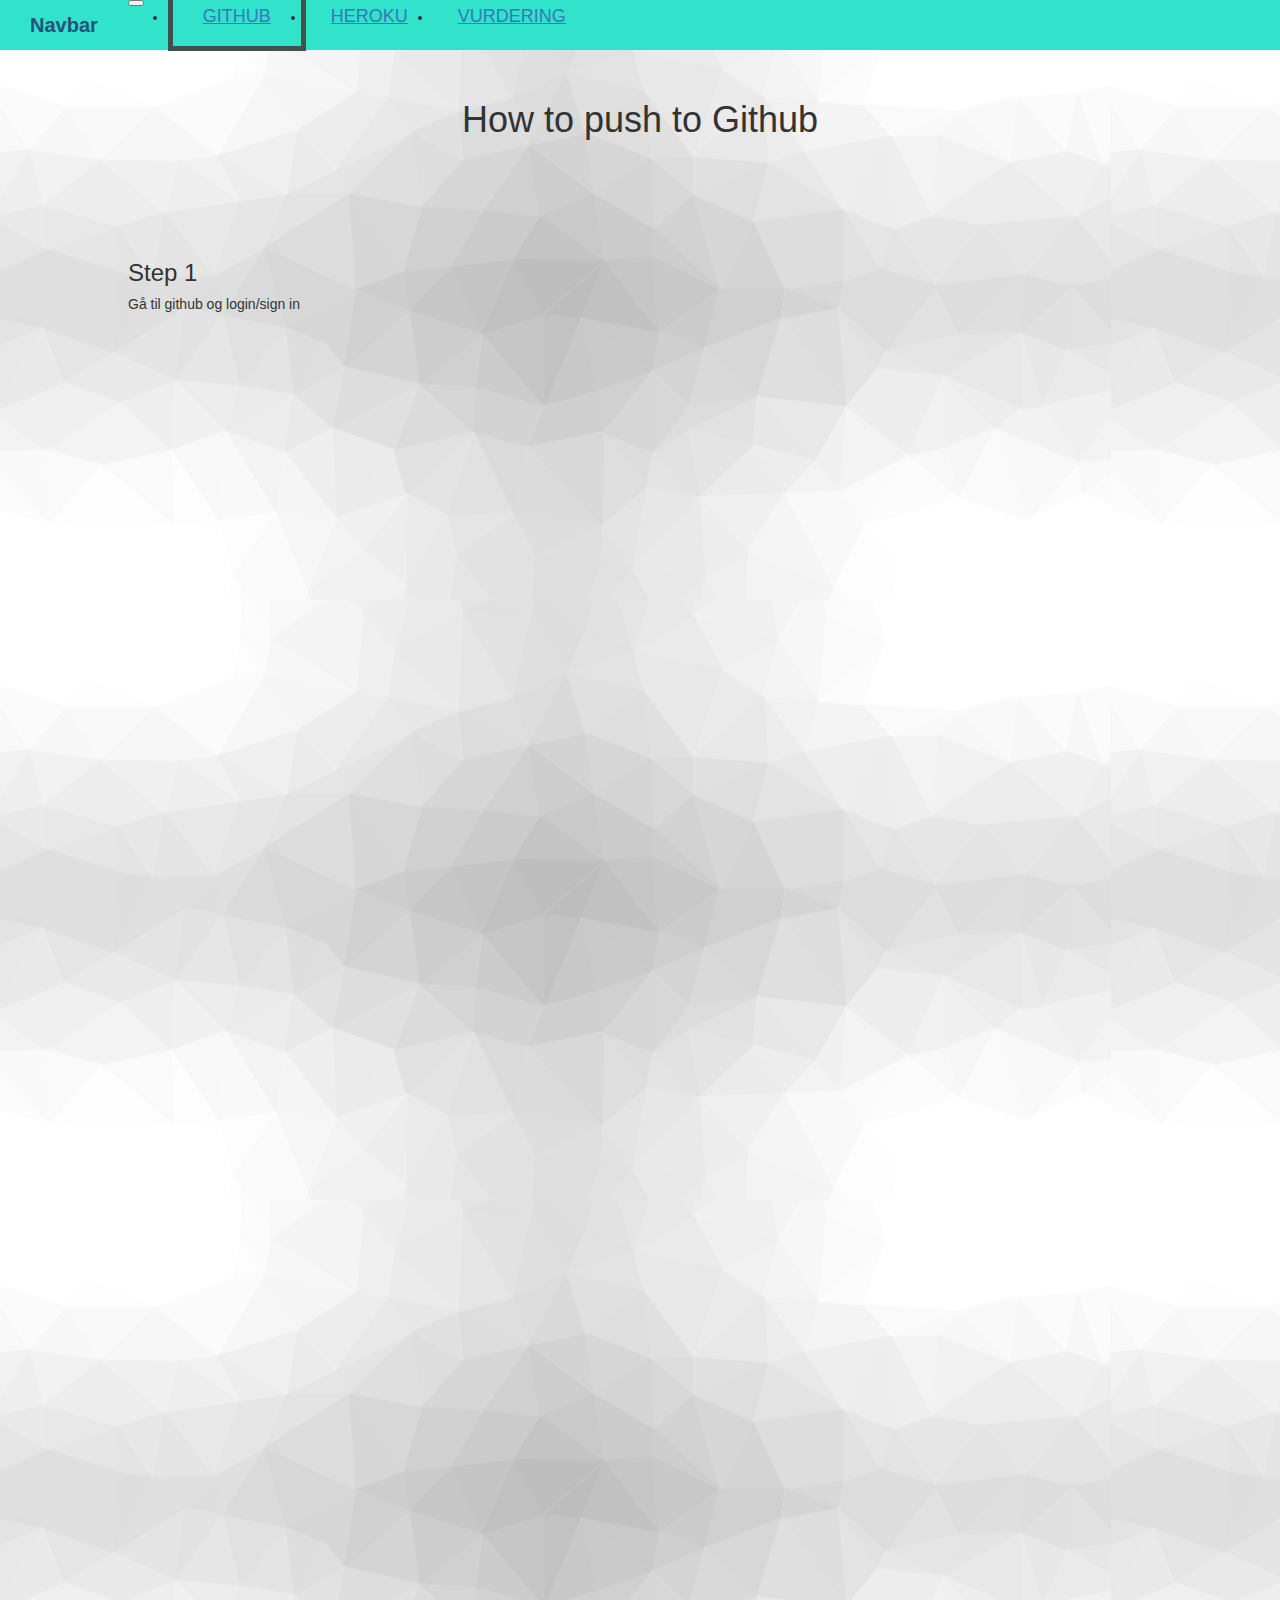
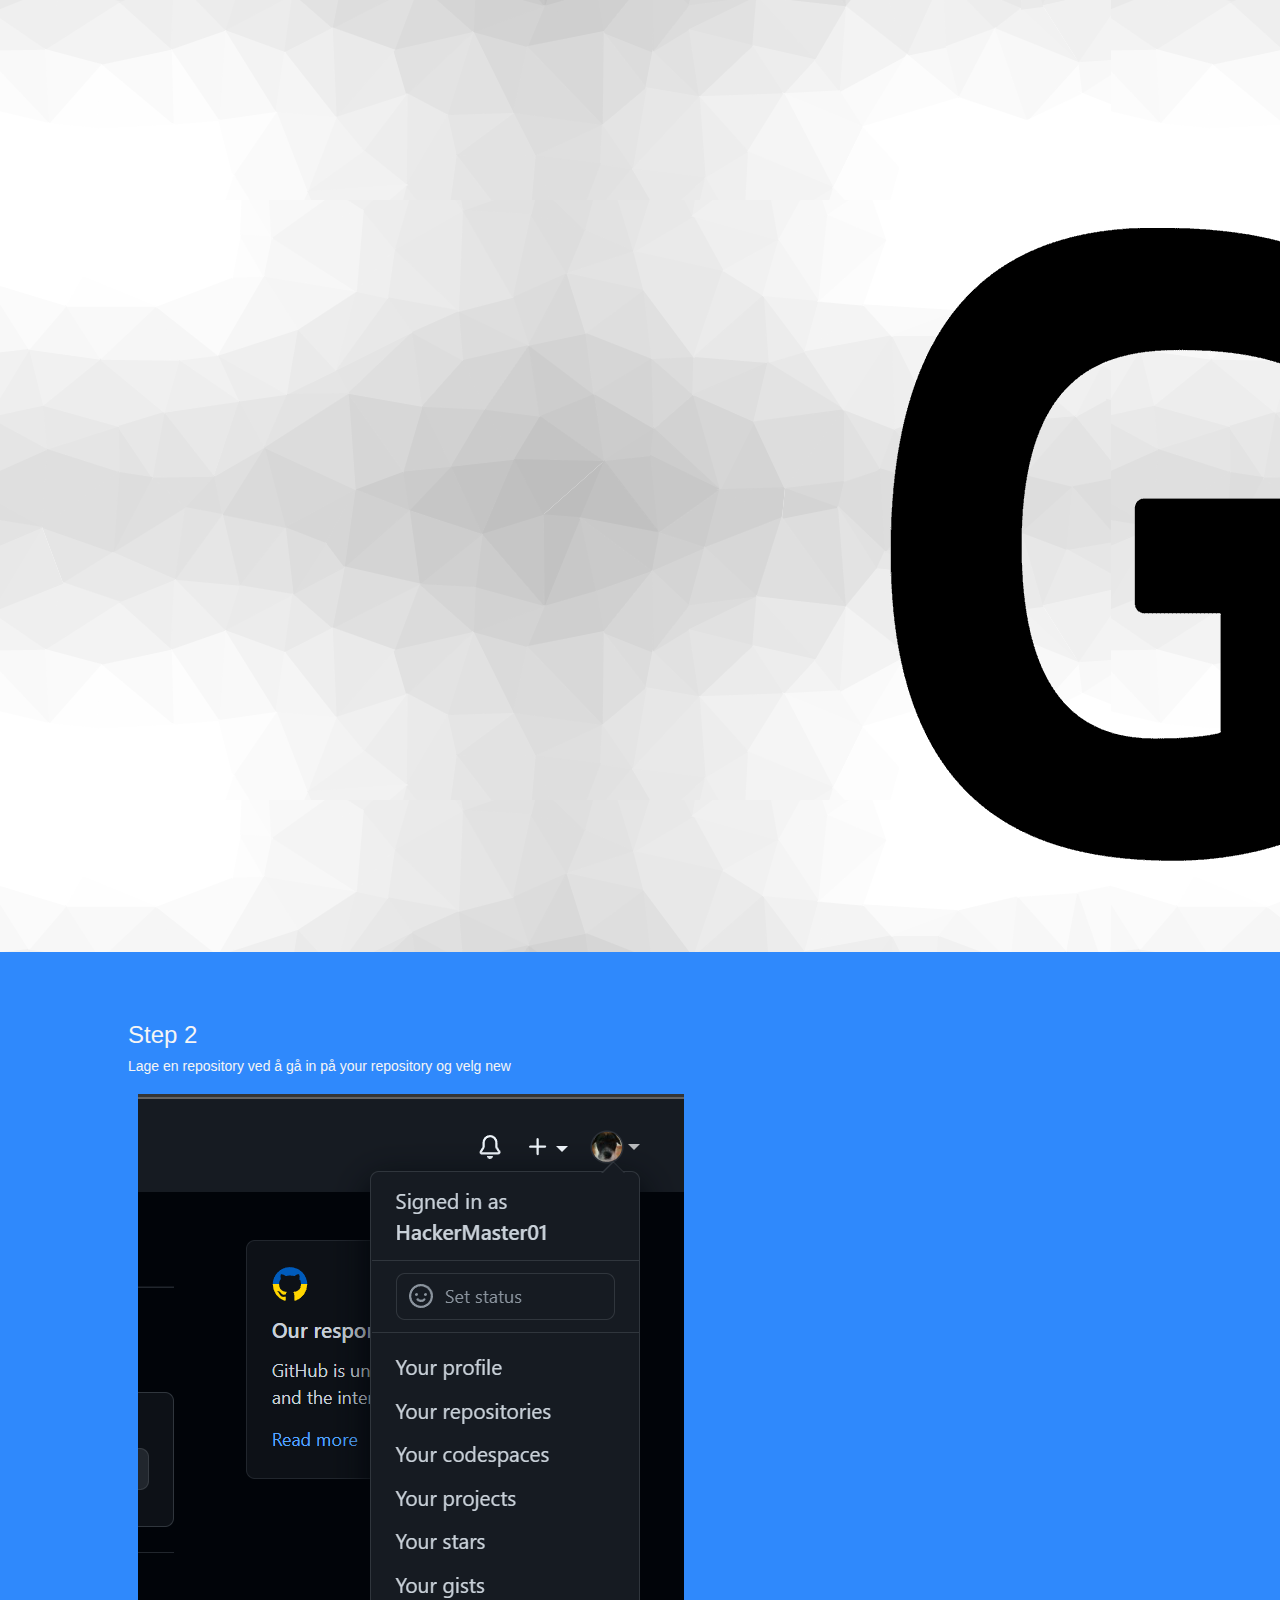
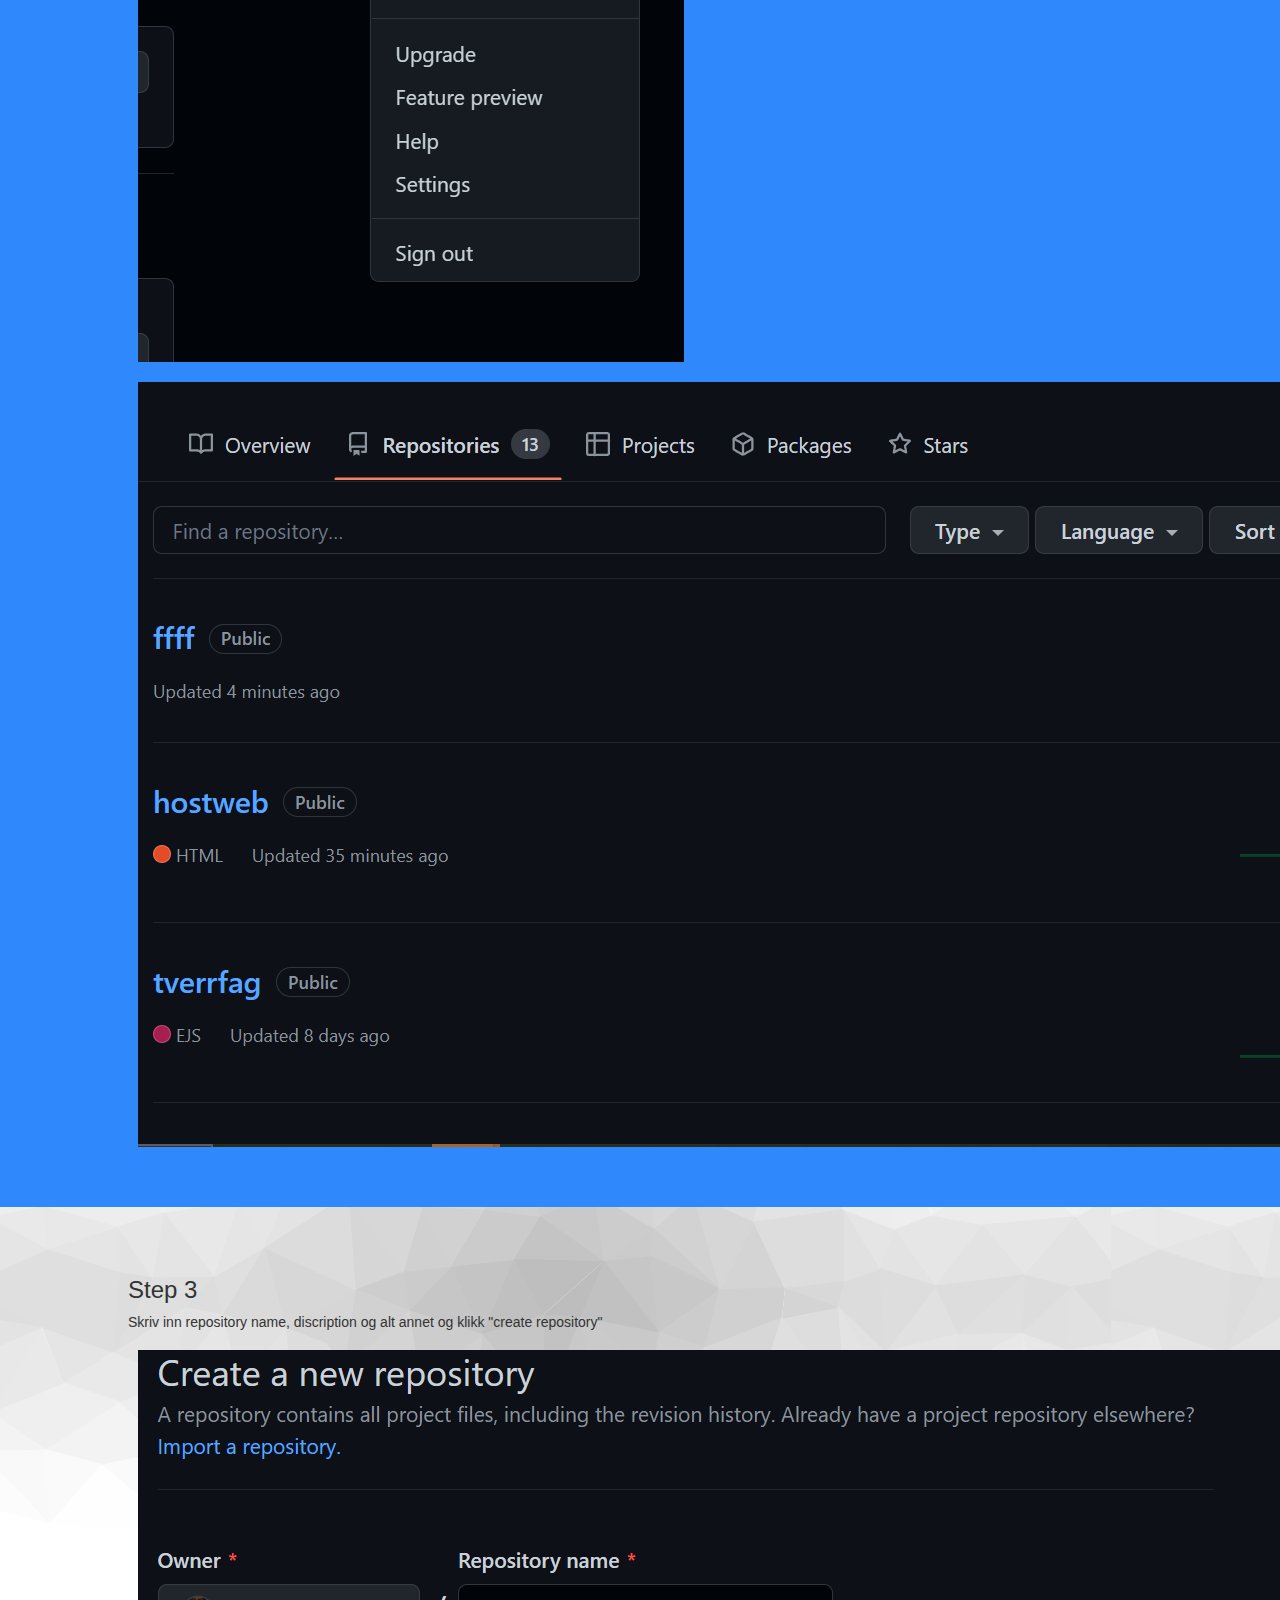
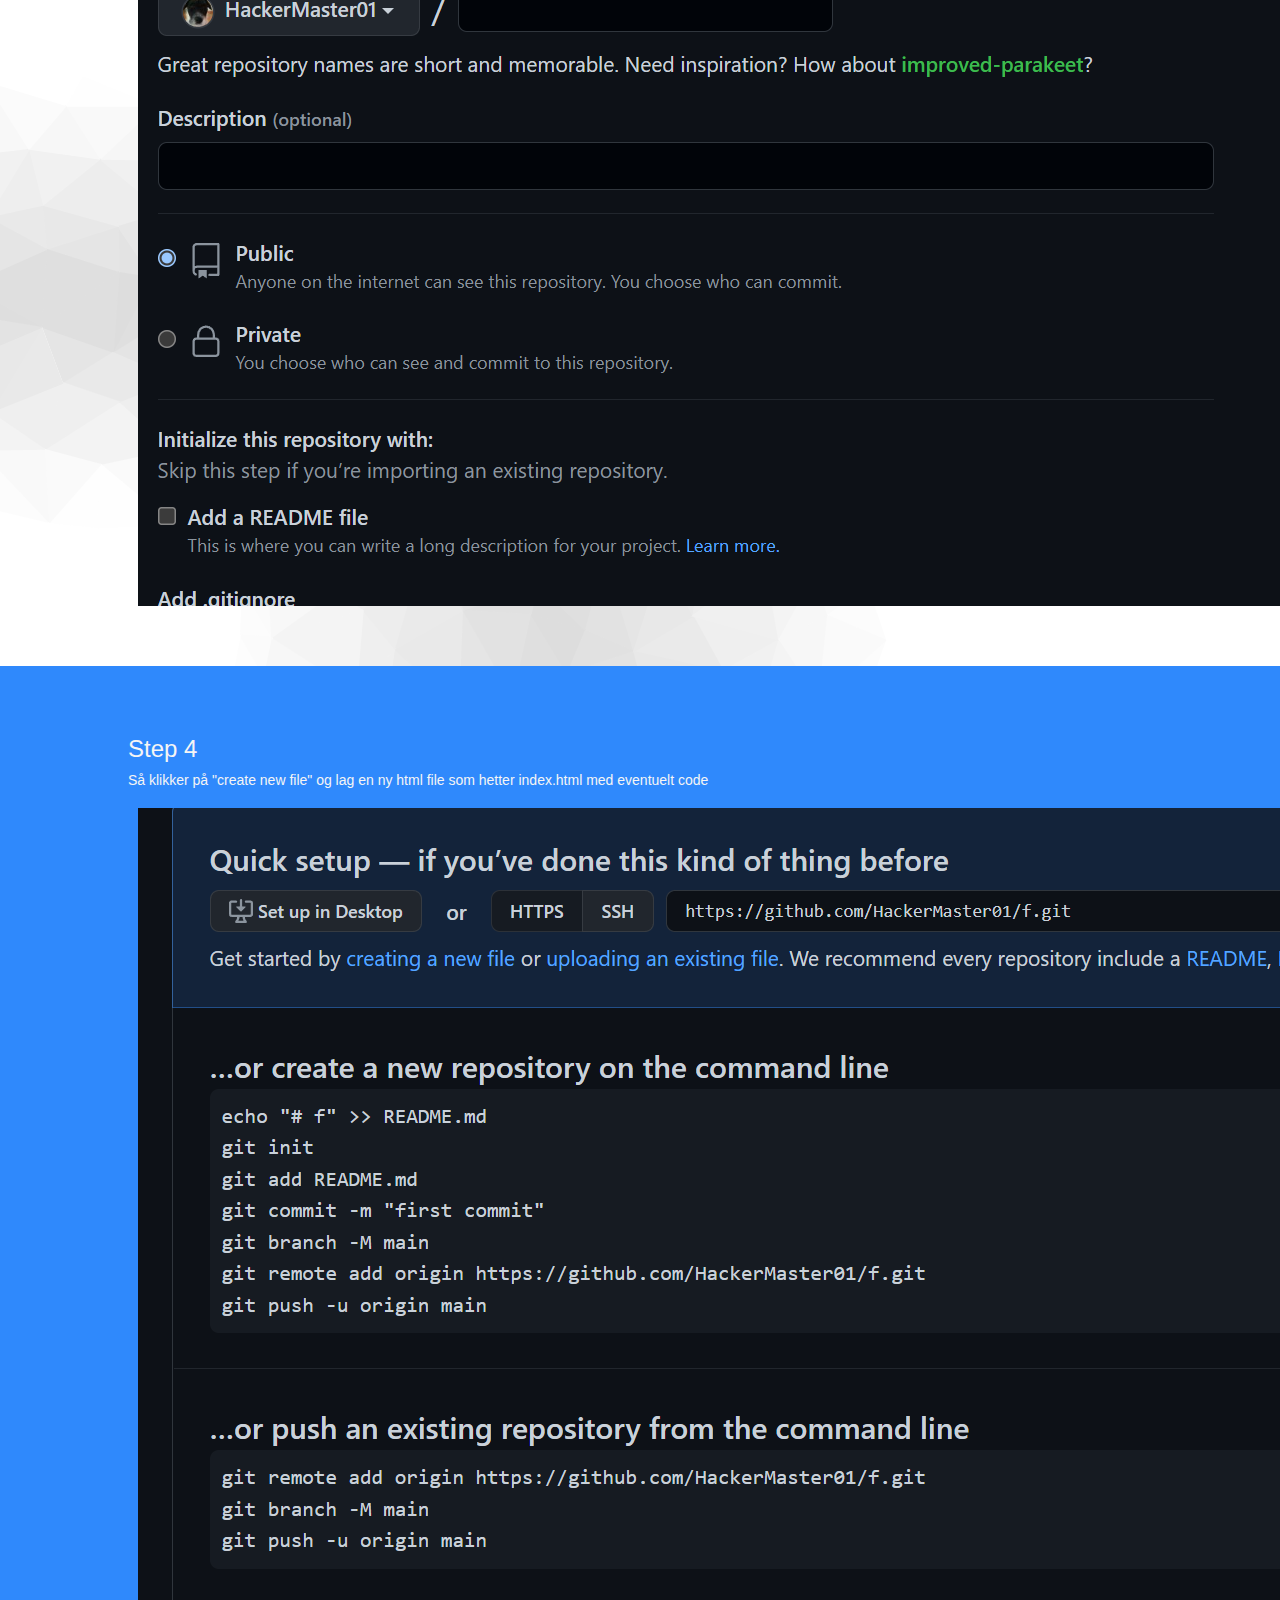
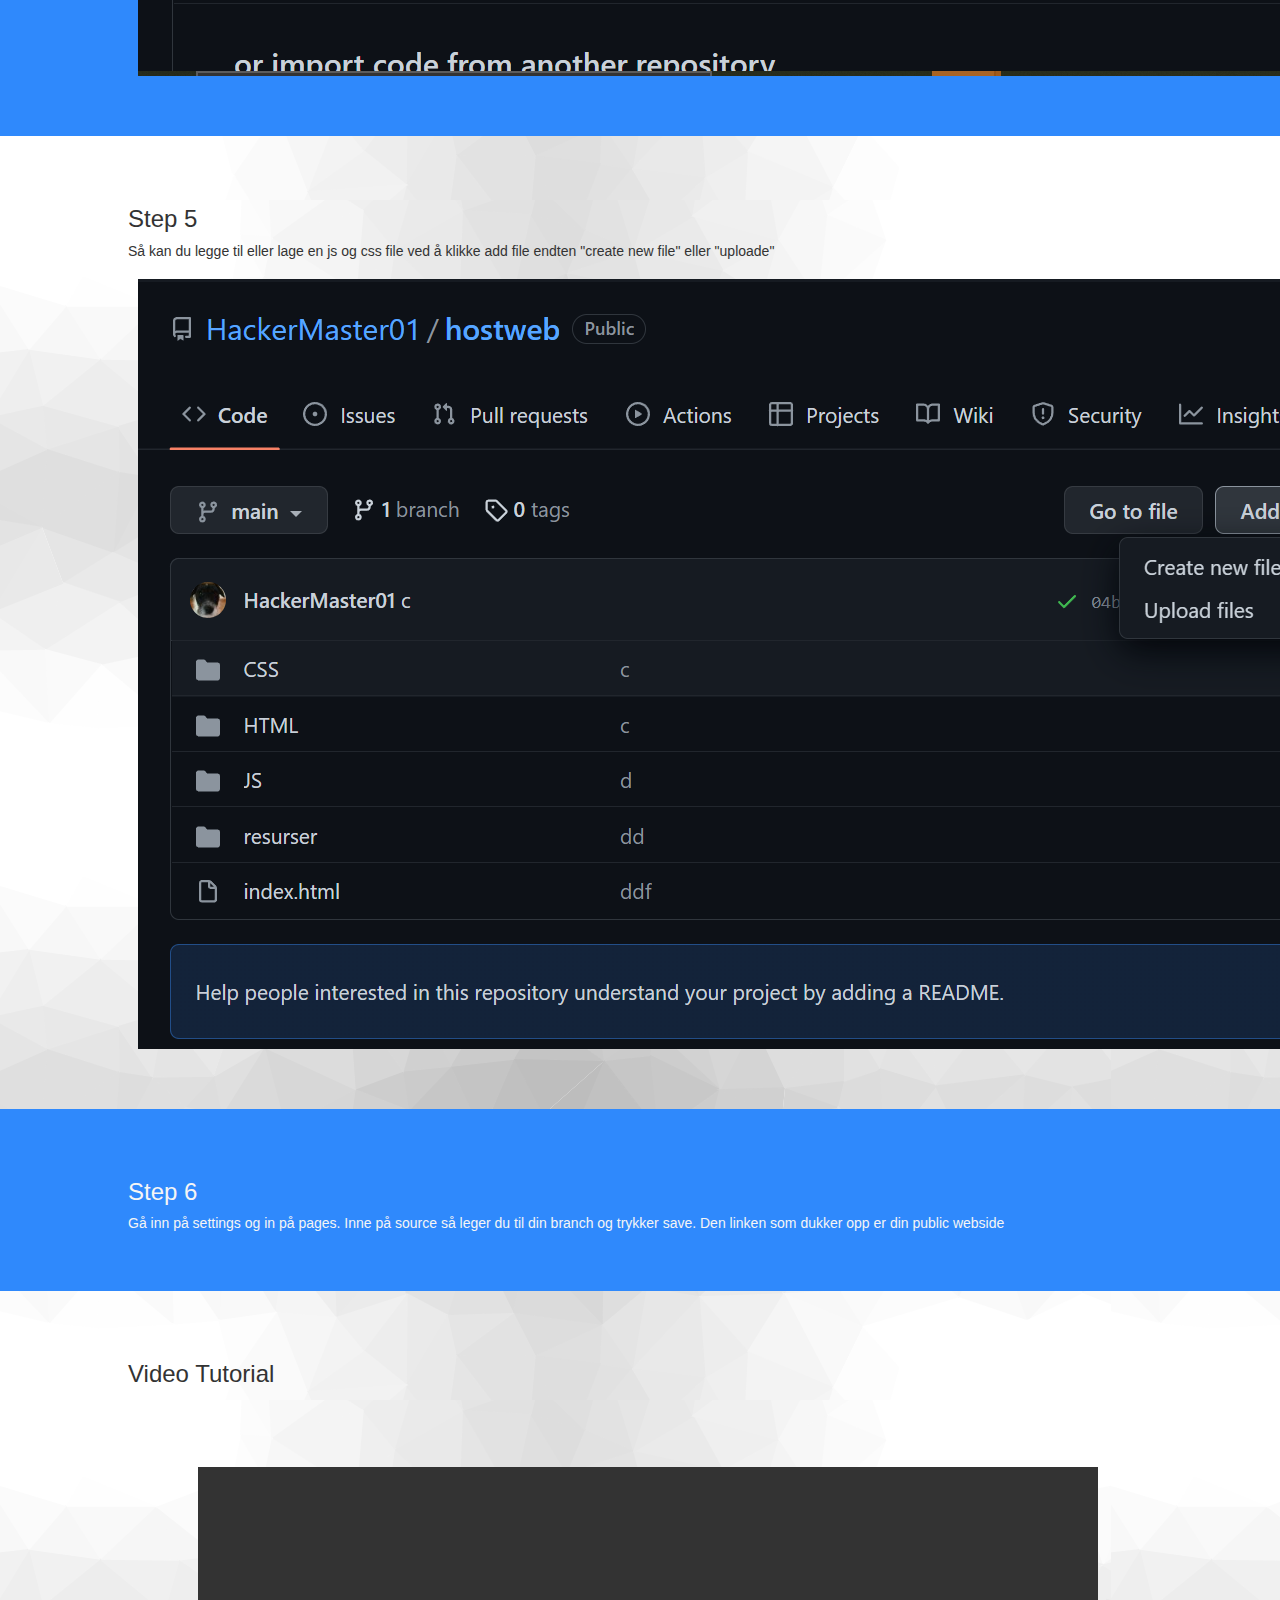
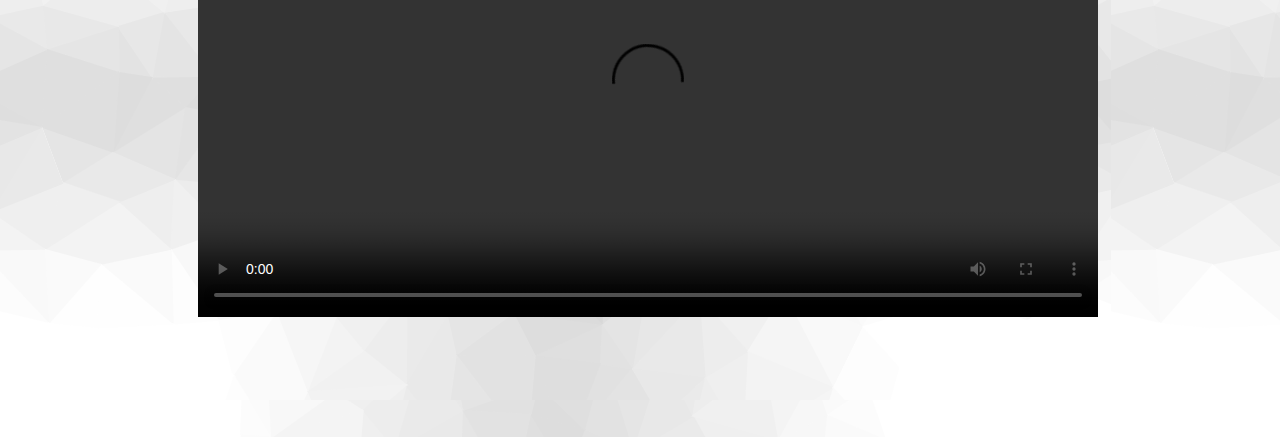
==== commit 4c47f4ca: "g" ====
--- a/HTML/github.html
+++ b/HTML/github.html
@@ -107,6 +107,7 @@
   height="450"
   poster=""
   data-setup="{}"
+  alt="heroku tutorial video"
 >
   <source src="../resurser/GitHub-Tutorial.mp4" type="video/mp4" />
   <p class="vjs-no-js">
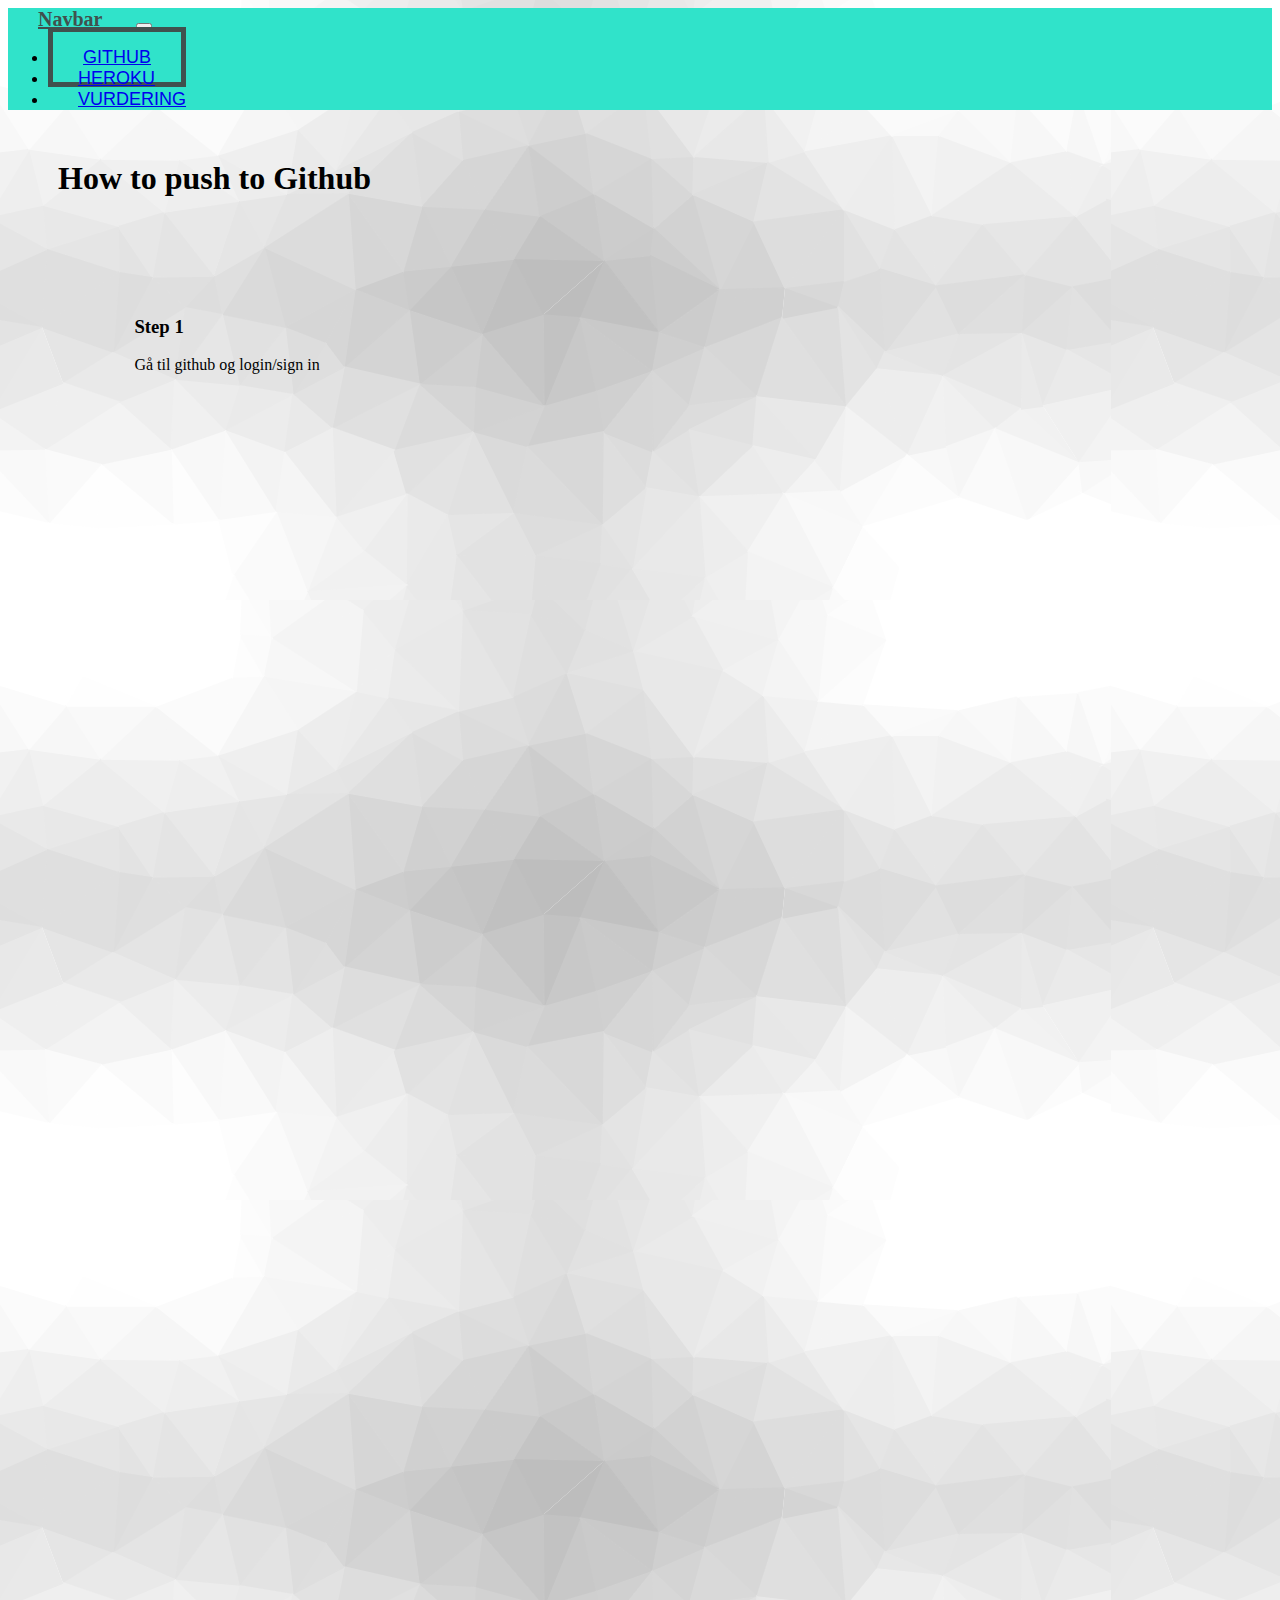
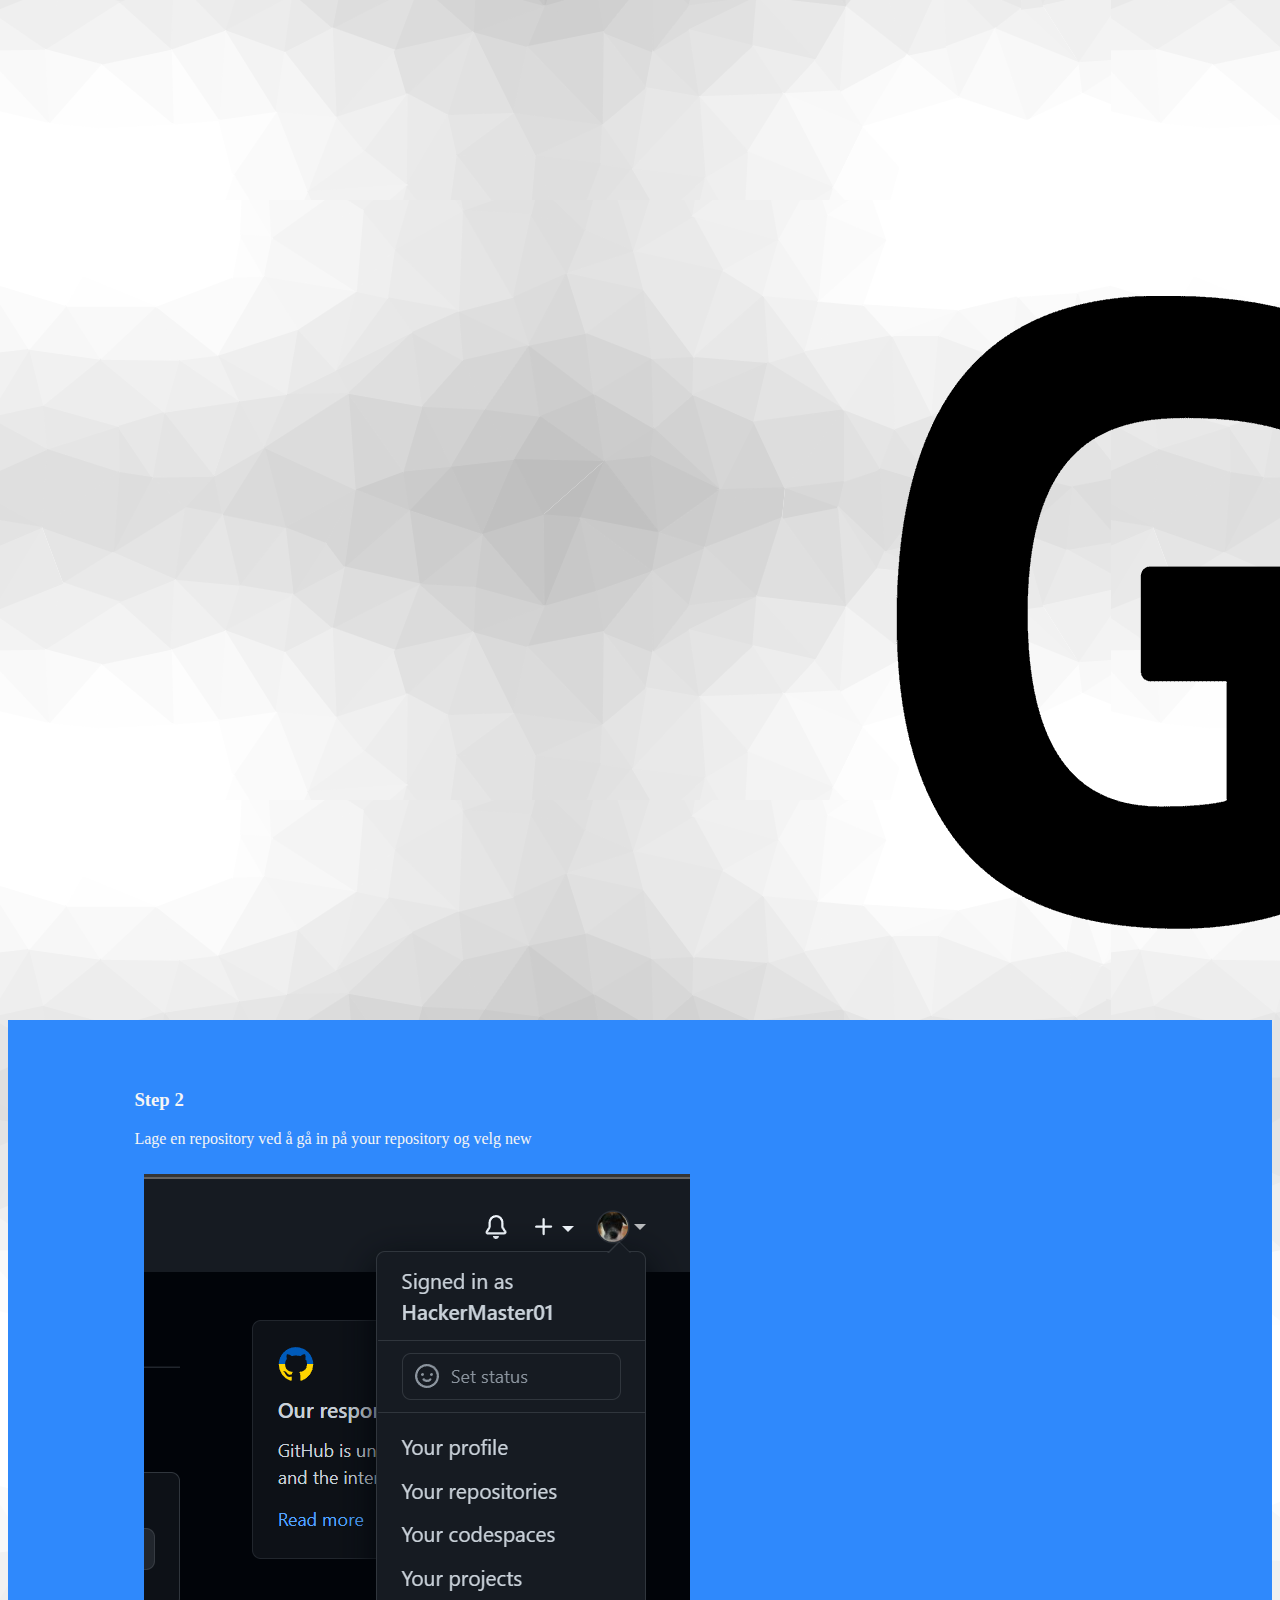
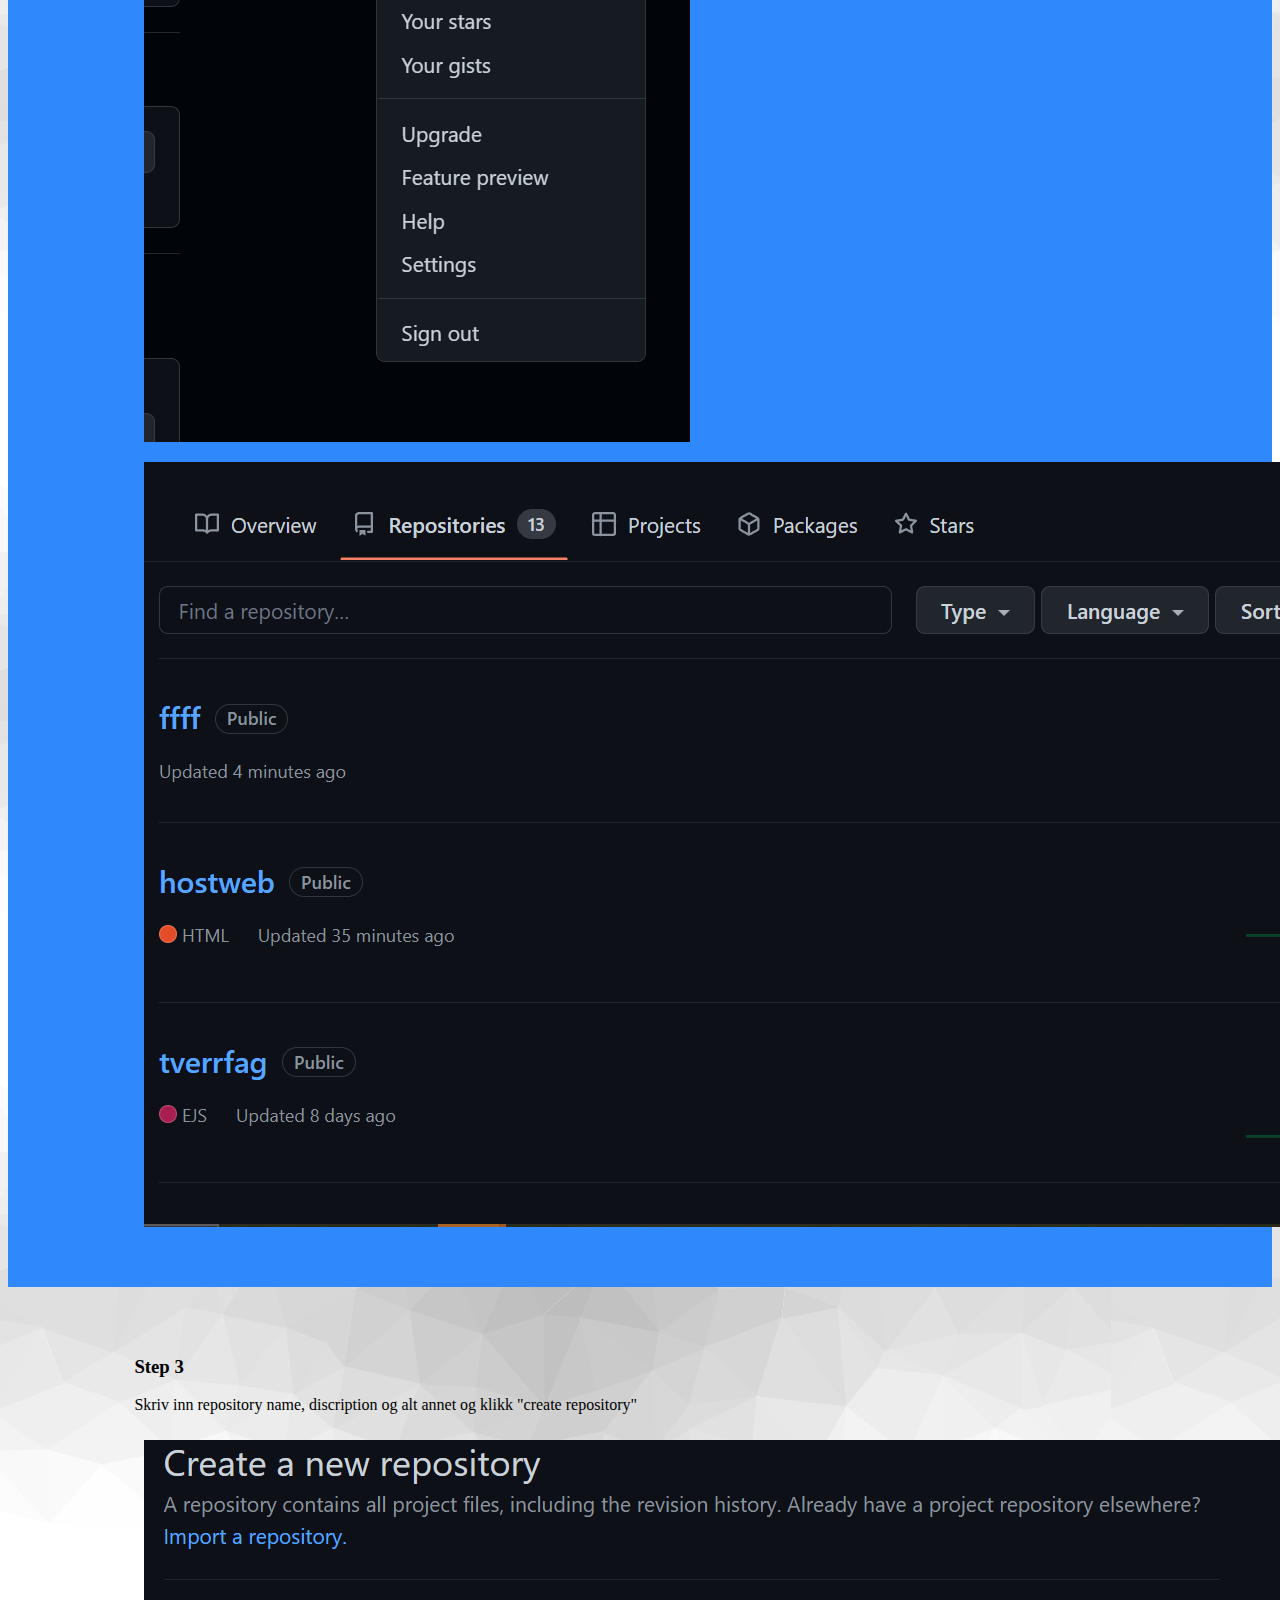
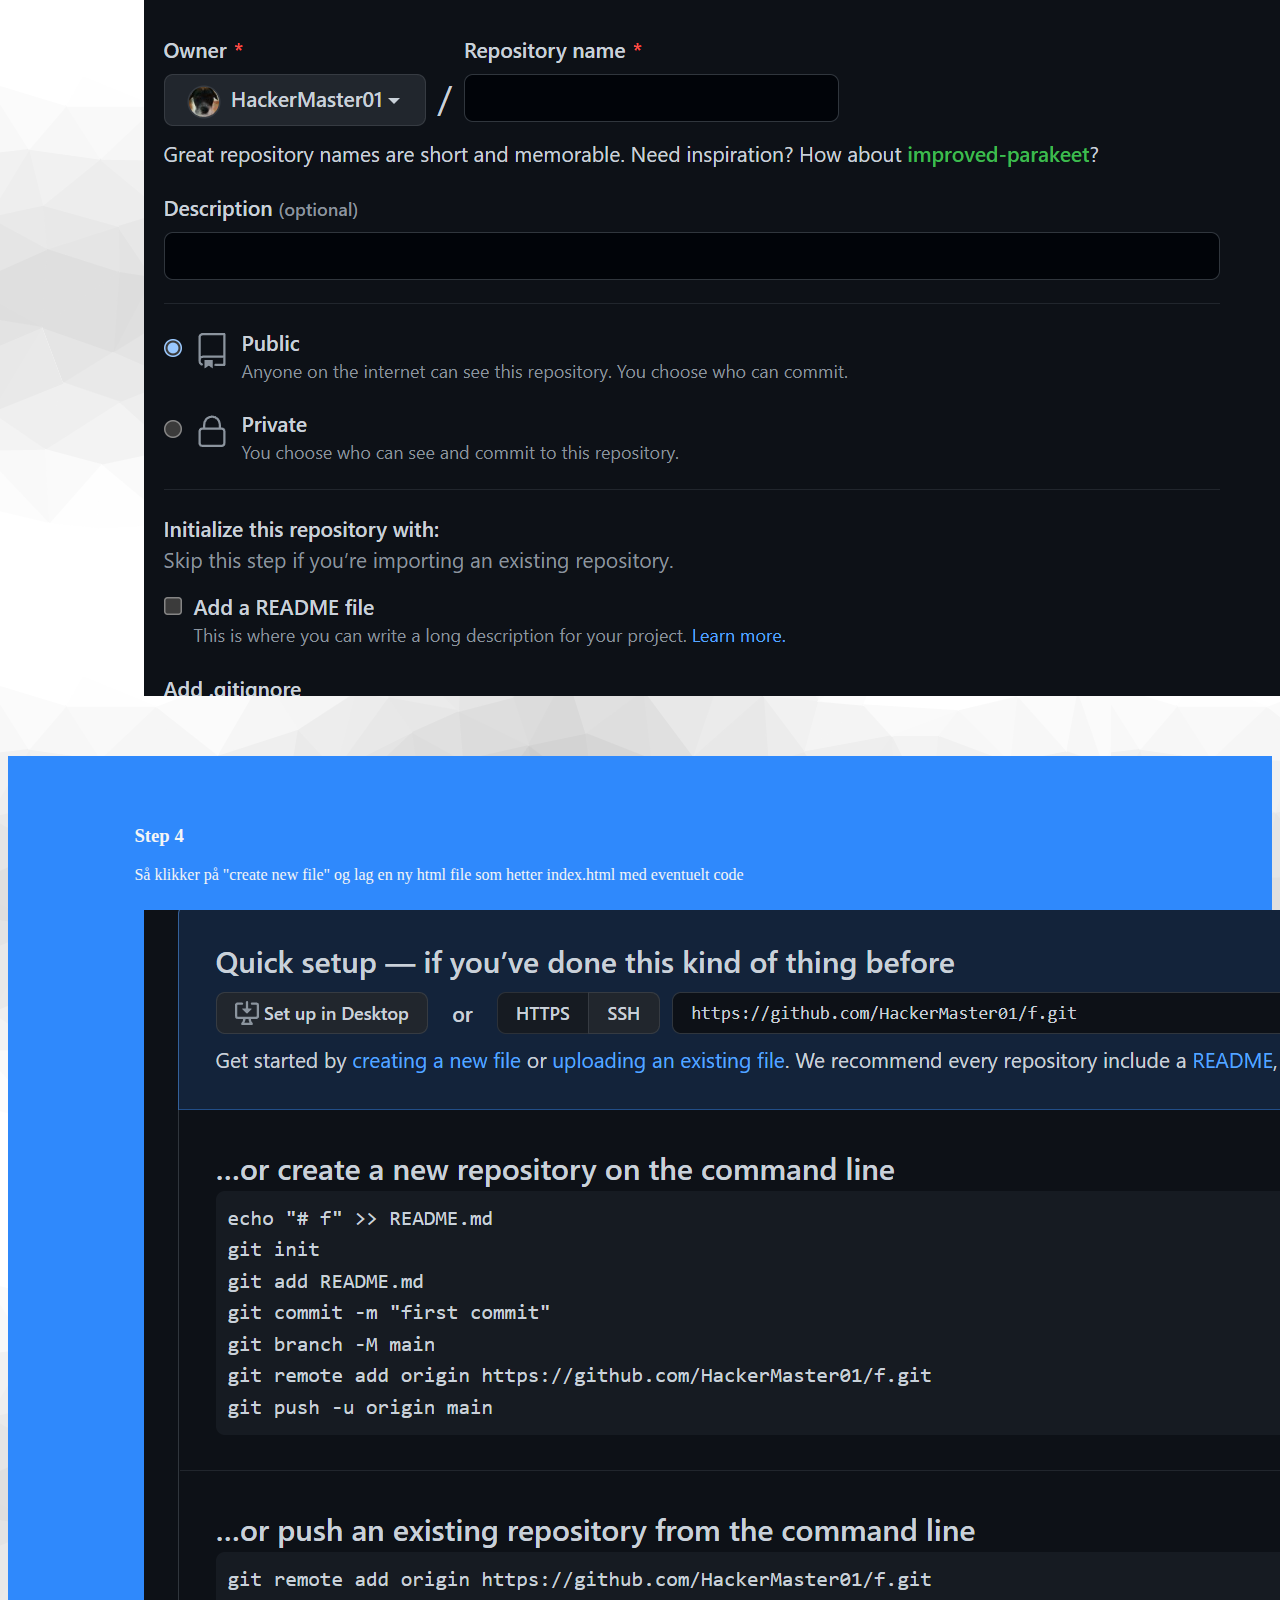
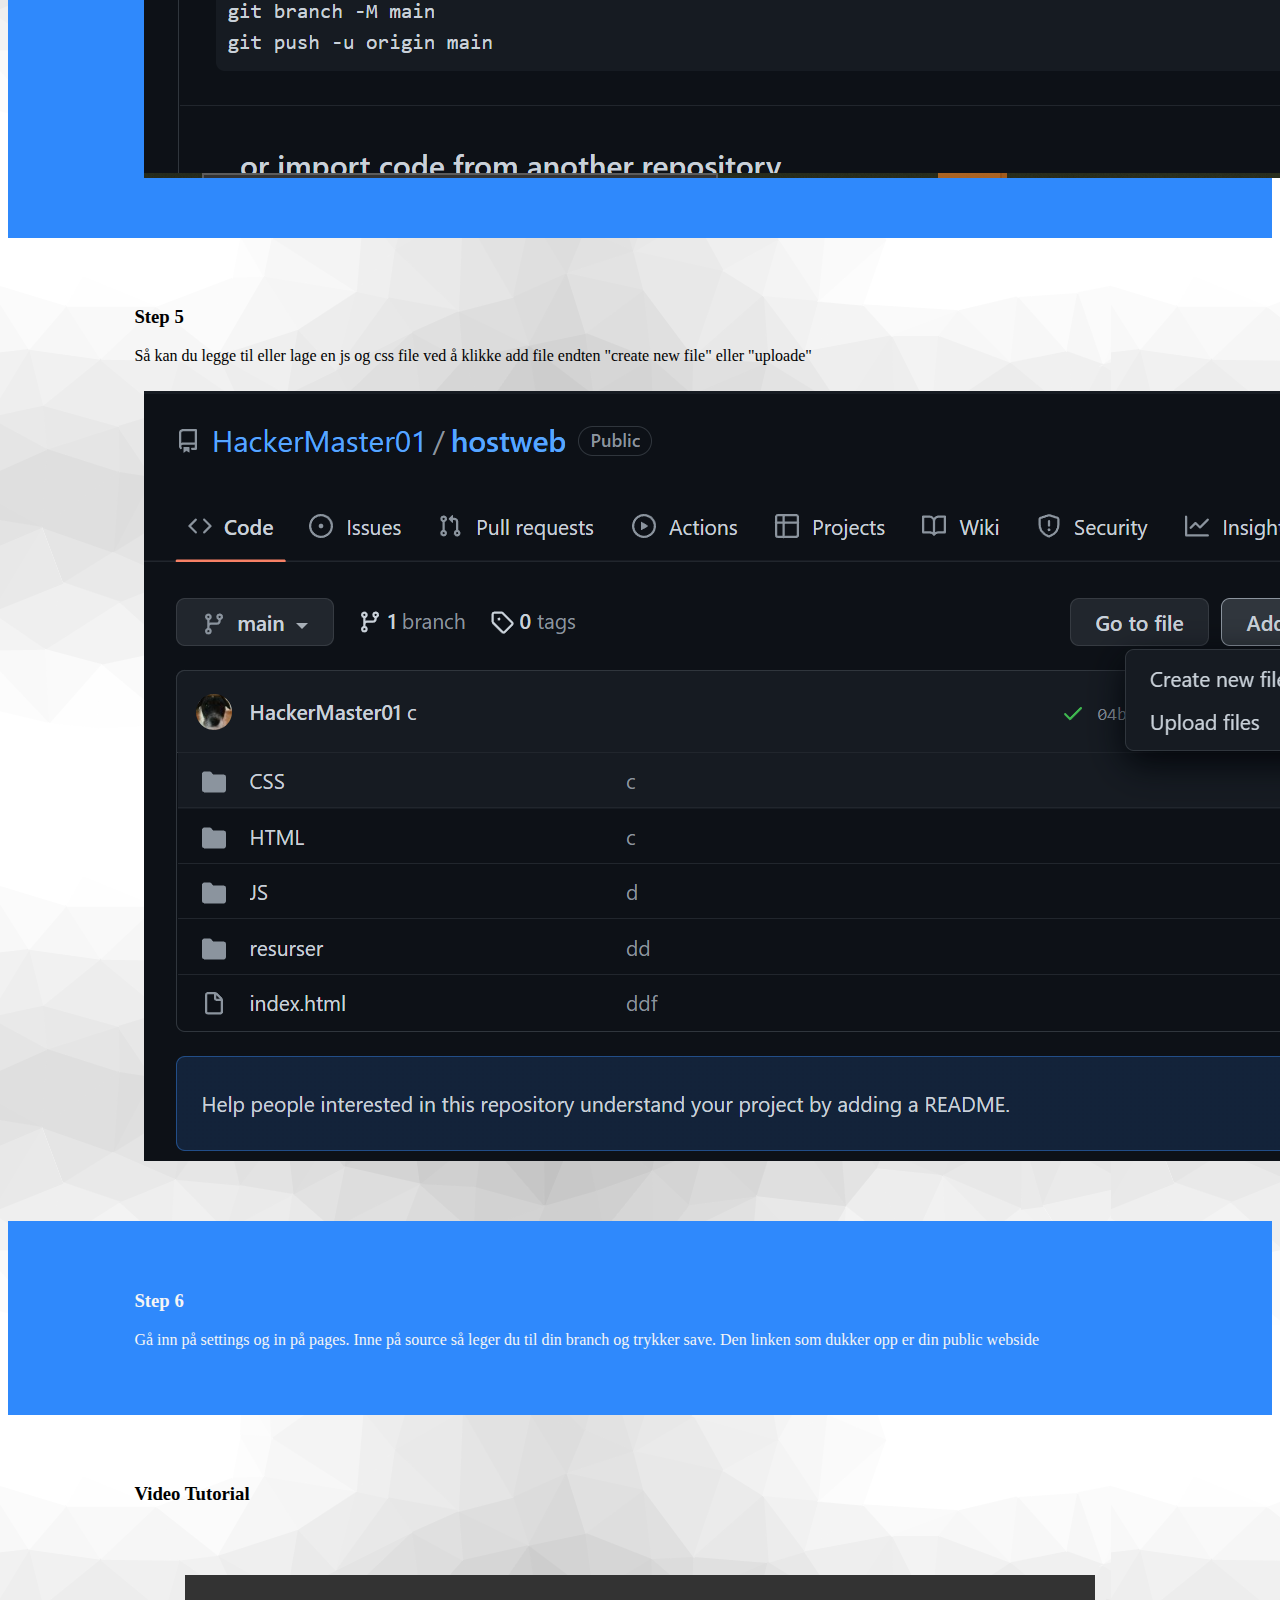
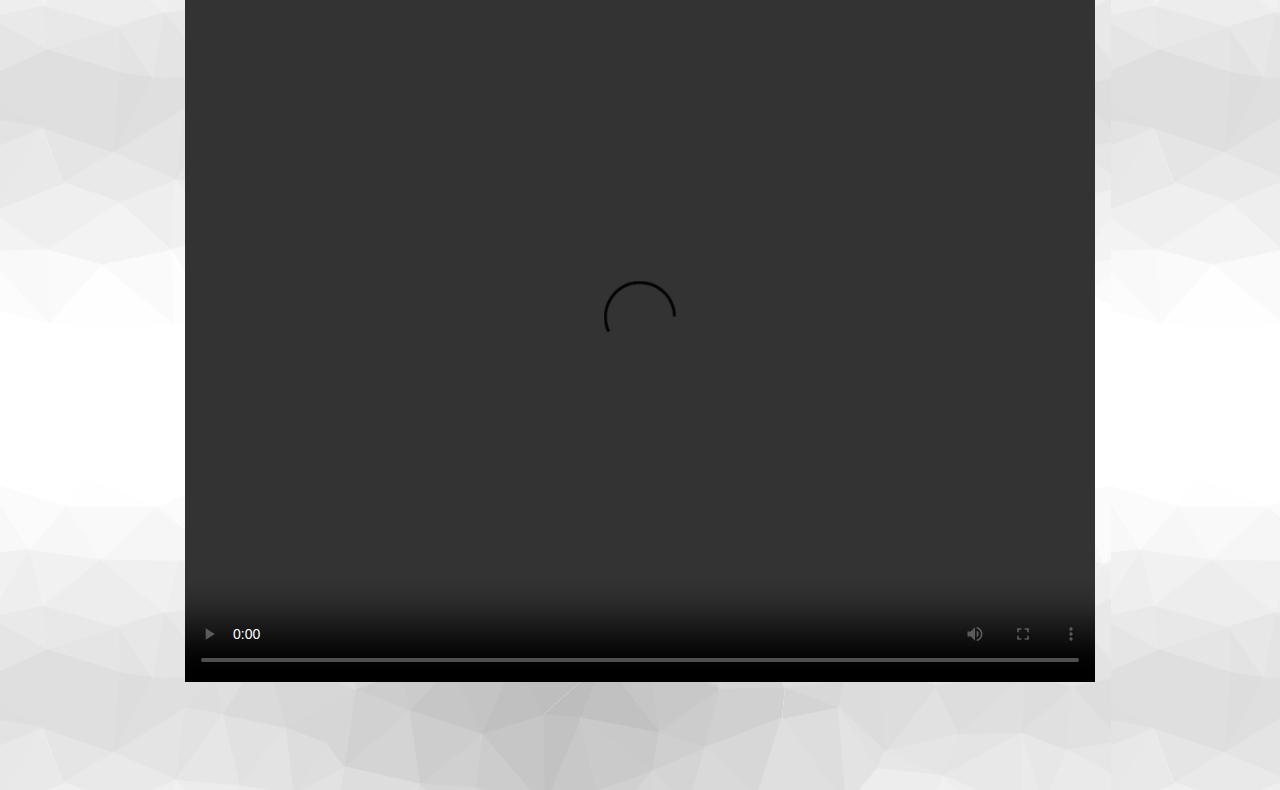
==== commit d1f4fafa: "jk" ====
--- a/HTML/github.html
+++ b/HTML/github.html
@@ -11,7 +11,7 @@
   <link href="https://cdn.jsdelivr.net/npm/bootstrap@5.1.3/dist/css/bootstrap.min.css" rel="stylesheet" integrity="sha384-1BmE4kWBq78iYhFldvKuhfTAU6auU8tT94WrHftjDbrCEXSU1oBoqyl2QvZ6jIW3" crossorigin="anonymous">
   <script src="https://ajax.googleapis.com/ajax/libs/jquery/3.2.1/jquery.min.js"></script>
   <script src="https://maxcdn.bootstrapcdn.com/bootstrap/3.3.7/js/bootstrap.min.js"> </script>
-  <link rel="stylesheet" href="https://maxcdn.bootstrapcdn.com/bootstrap/3.3.7/css/bootstrap.min.css">
+
   
   <link href="../CSS/style.css" rel="stylesheet">
   <title>Tutorial web</title>
--- a/CSS/style.css
+++ b/CSS/style.css
@@ -46,8 +46,9 @@
 
 .nav-link {
     margin: 0;
-    padding: 25px!important;
+    padding: 20px 30px!important;
     font-size: 18px;
+    font-family: 'Segoe UI', Tahoma, Geneva, Verdana, sans-serif;
 }
 
 .nav-link:hover {
@@ -76,9 +77,11 @@
 
 .active .nav-link {
     border: solid #40514E 5px;
-    padding: 20px 30px!important;
+    padding: 15px 30px!important;
 }
 
 .video-js {
-    margin: 70px;
+    margin: 5%;
+    width: 90%;
+    height: 80%;
 }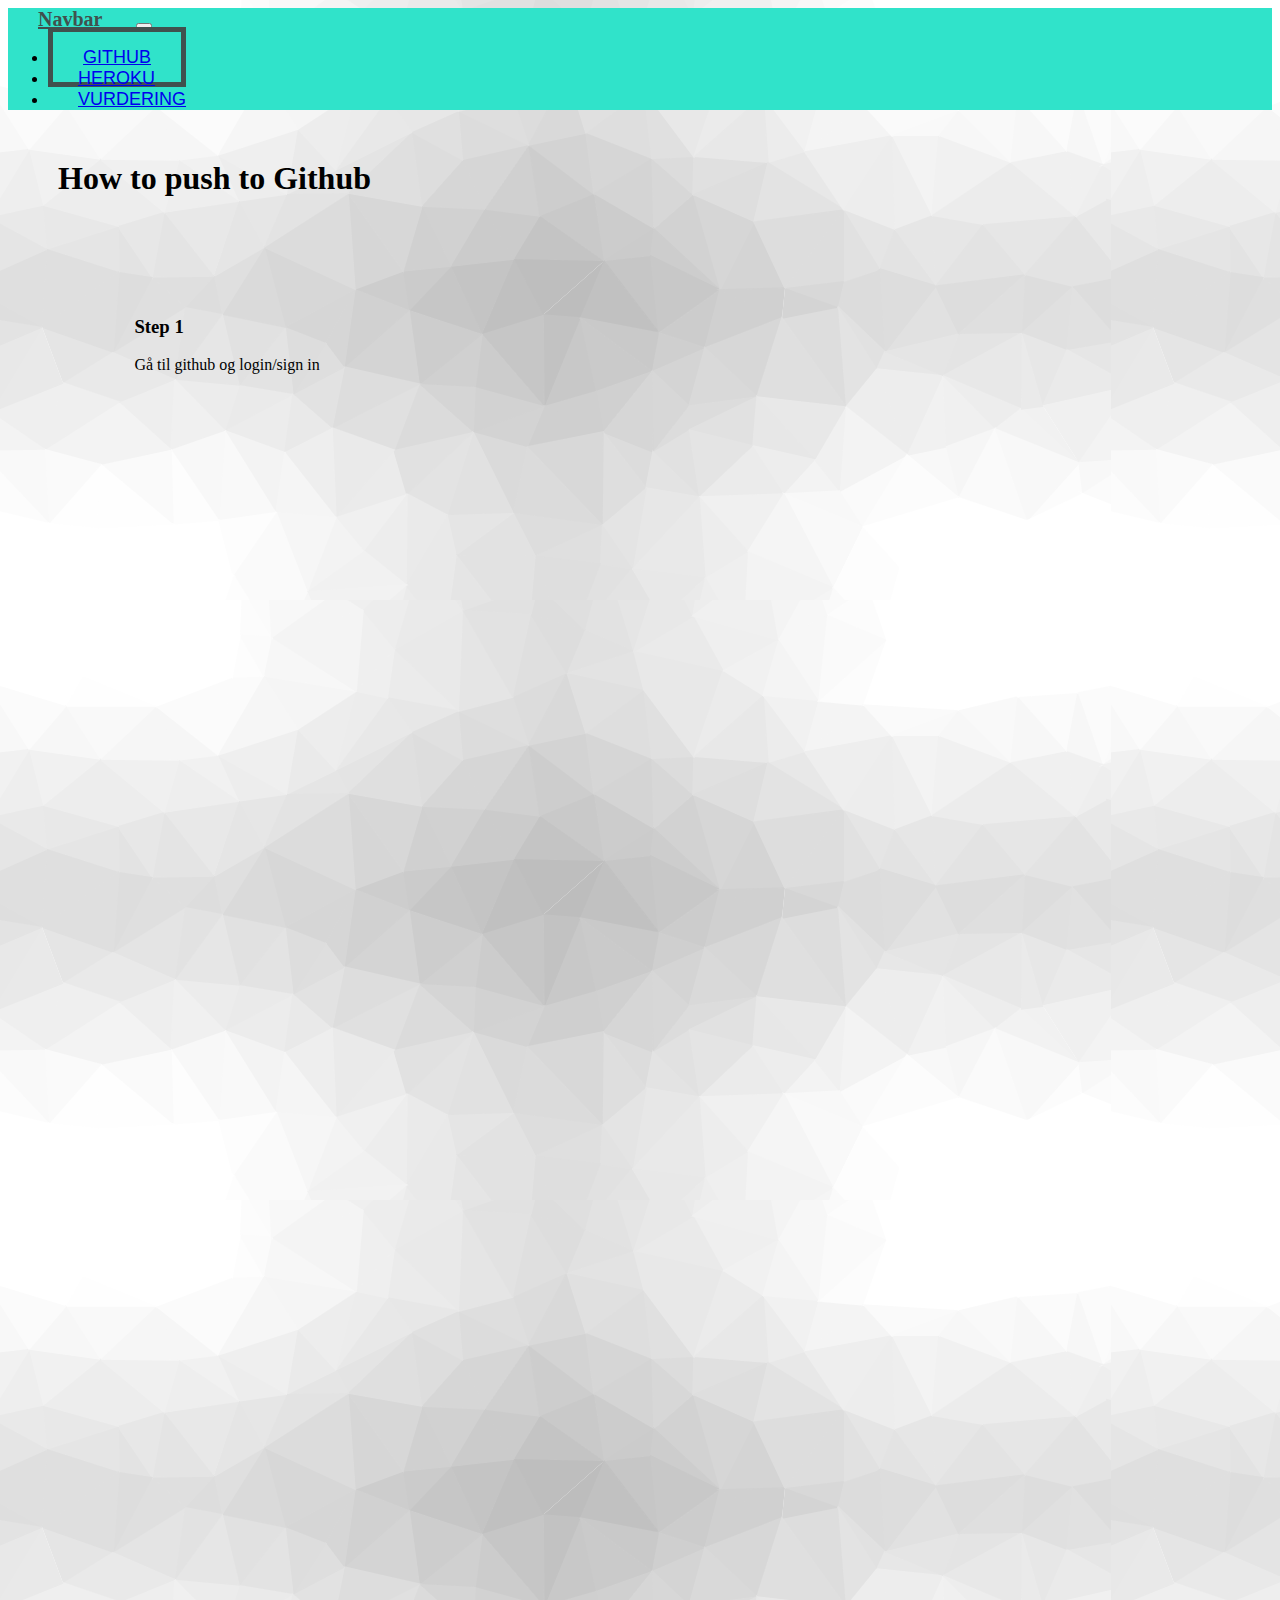
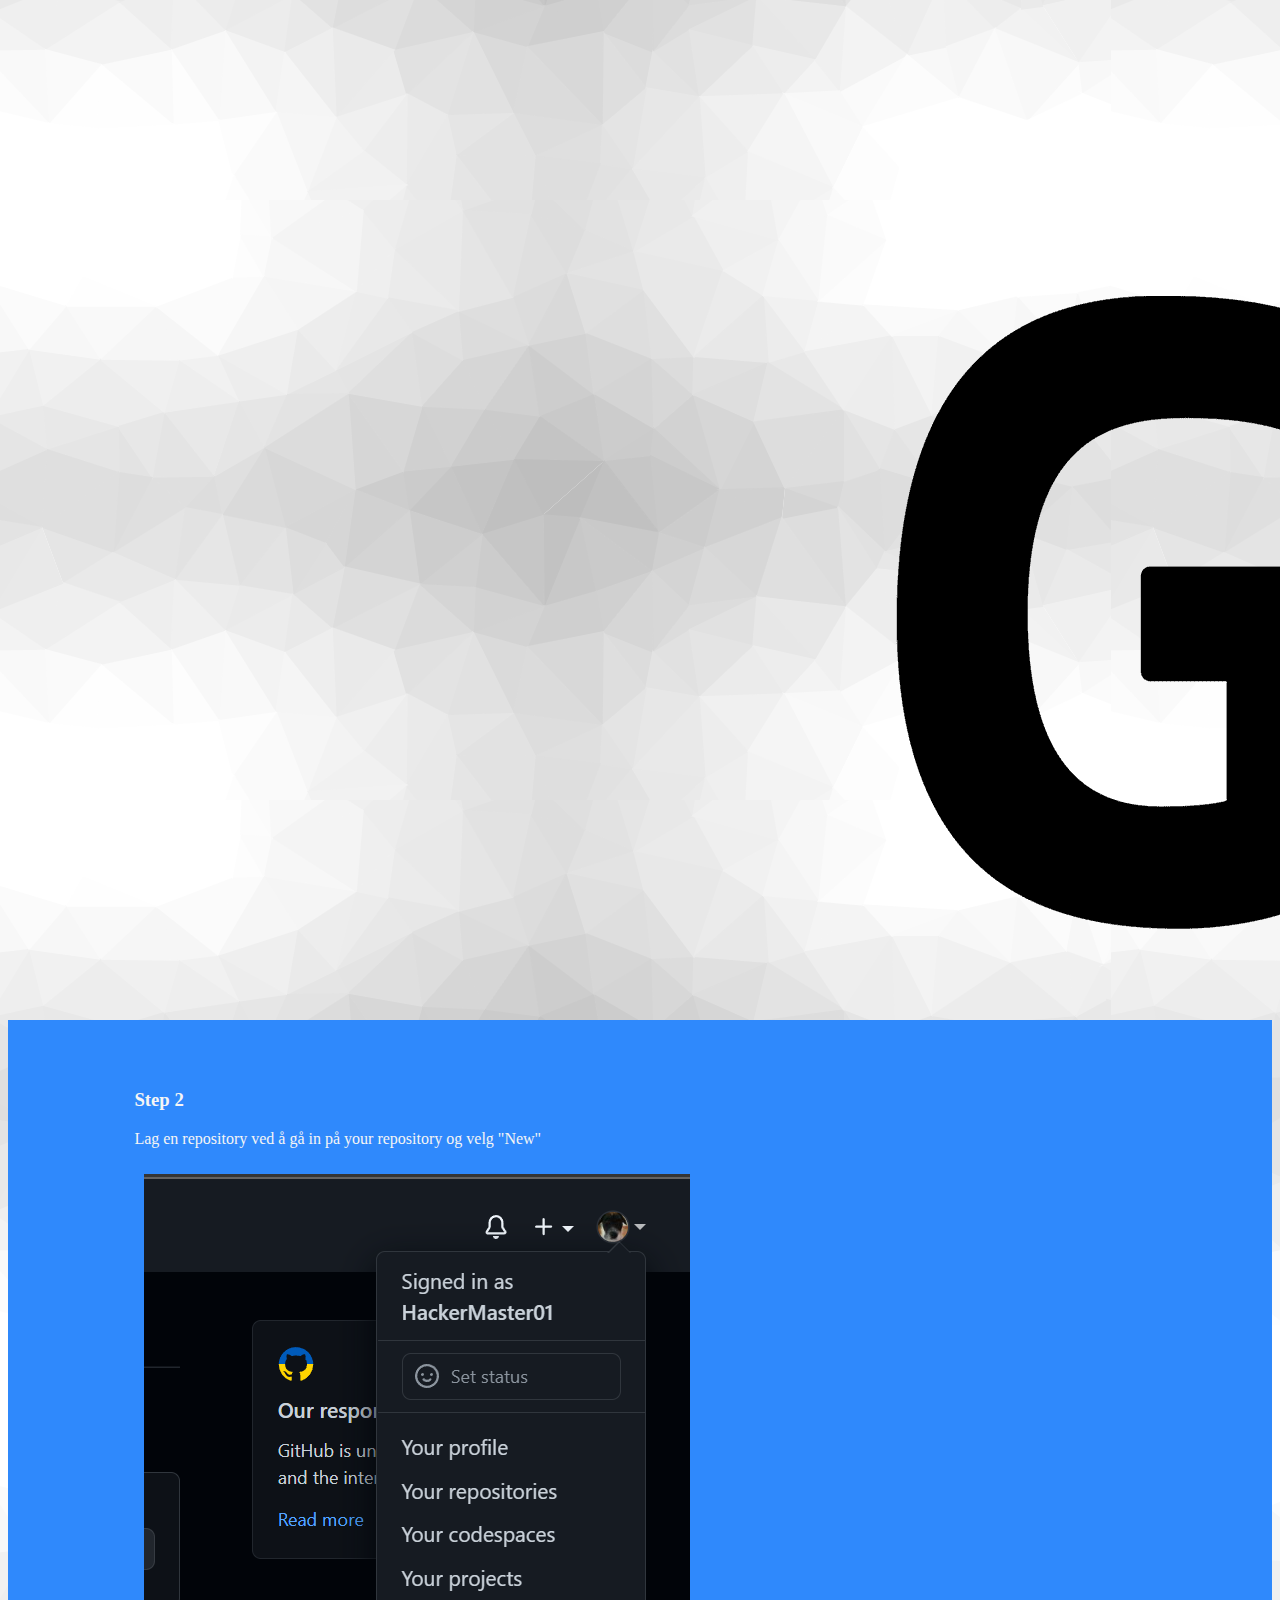
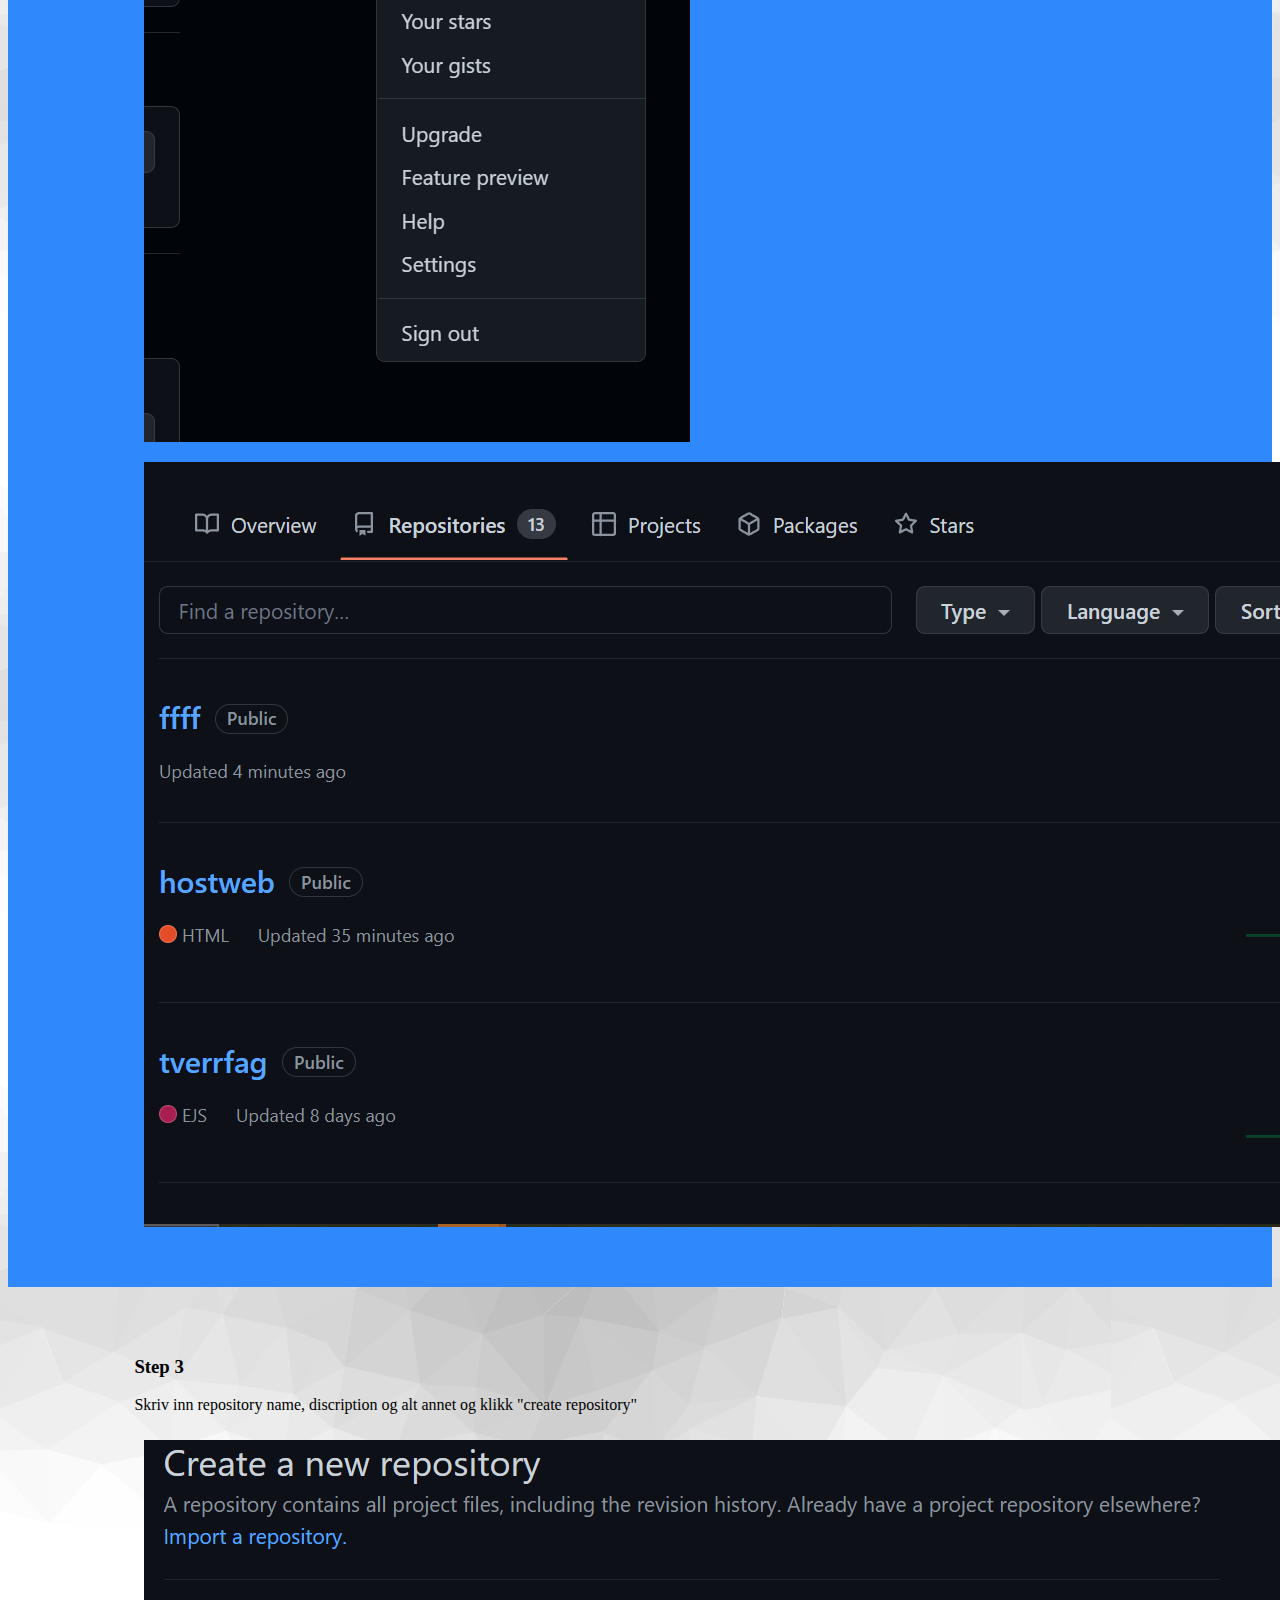
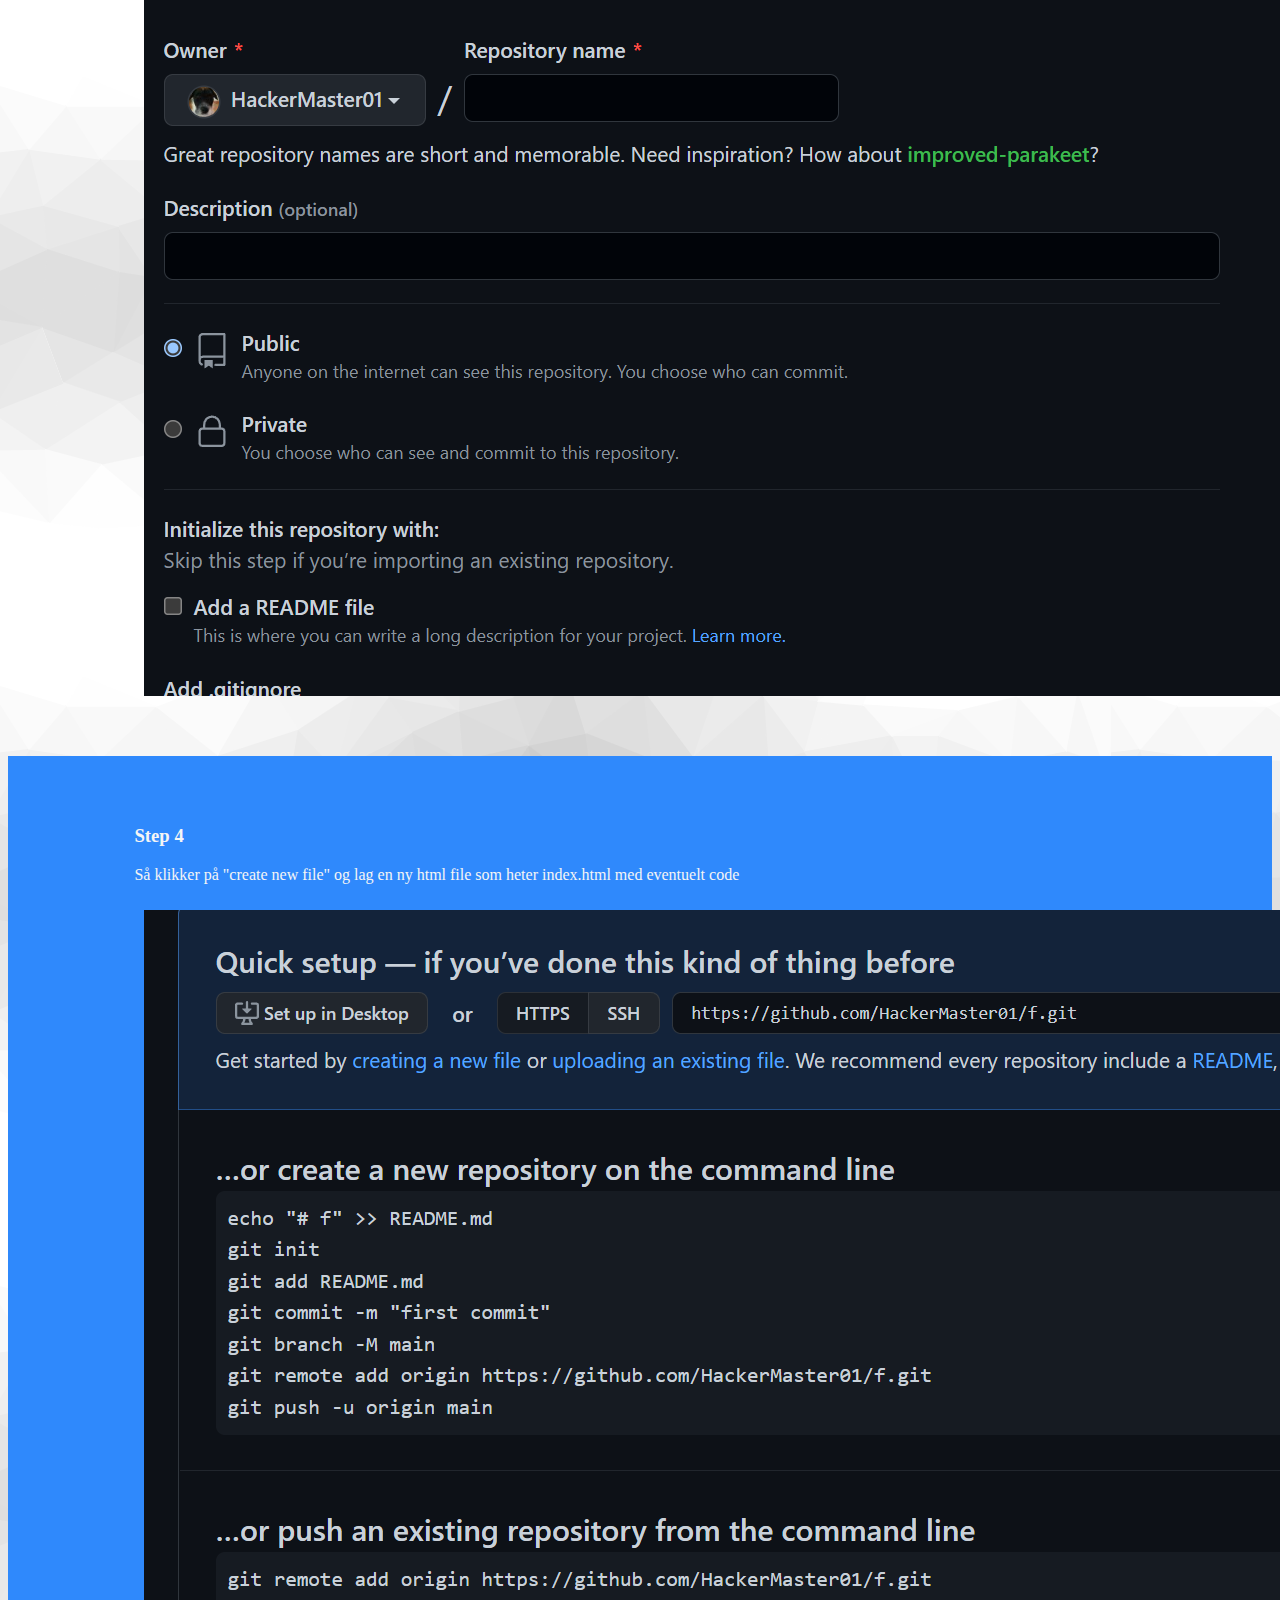
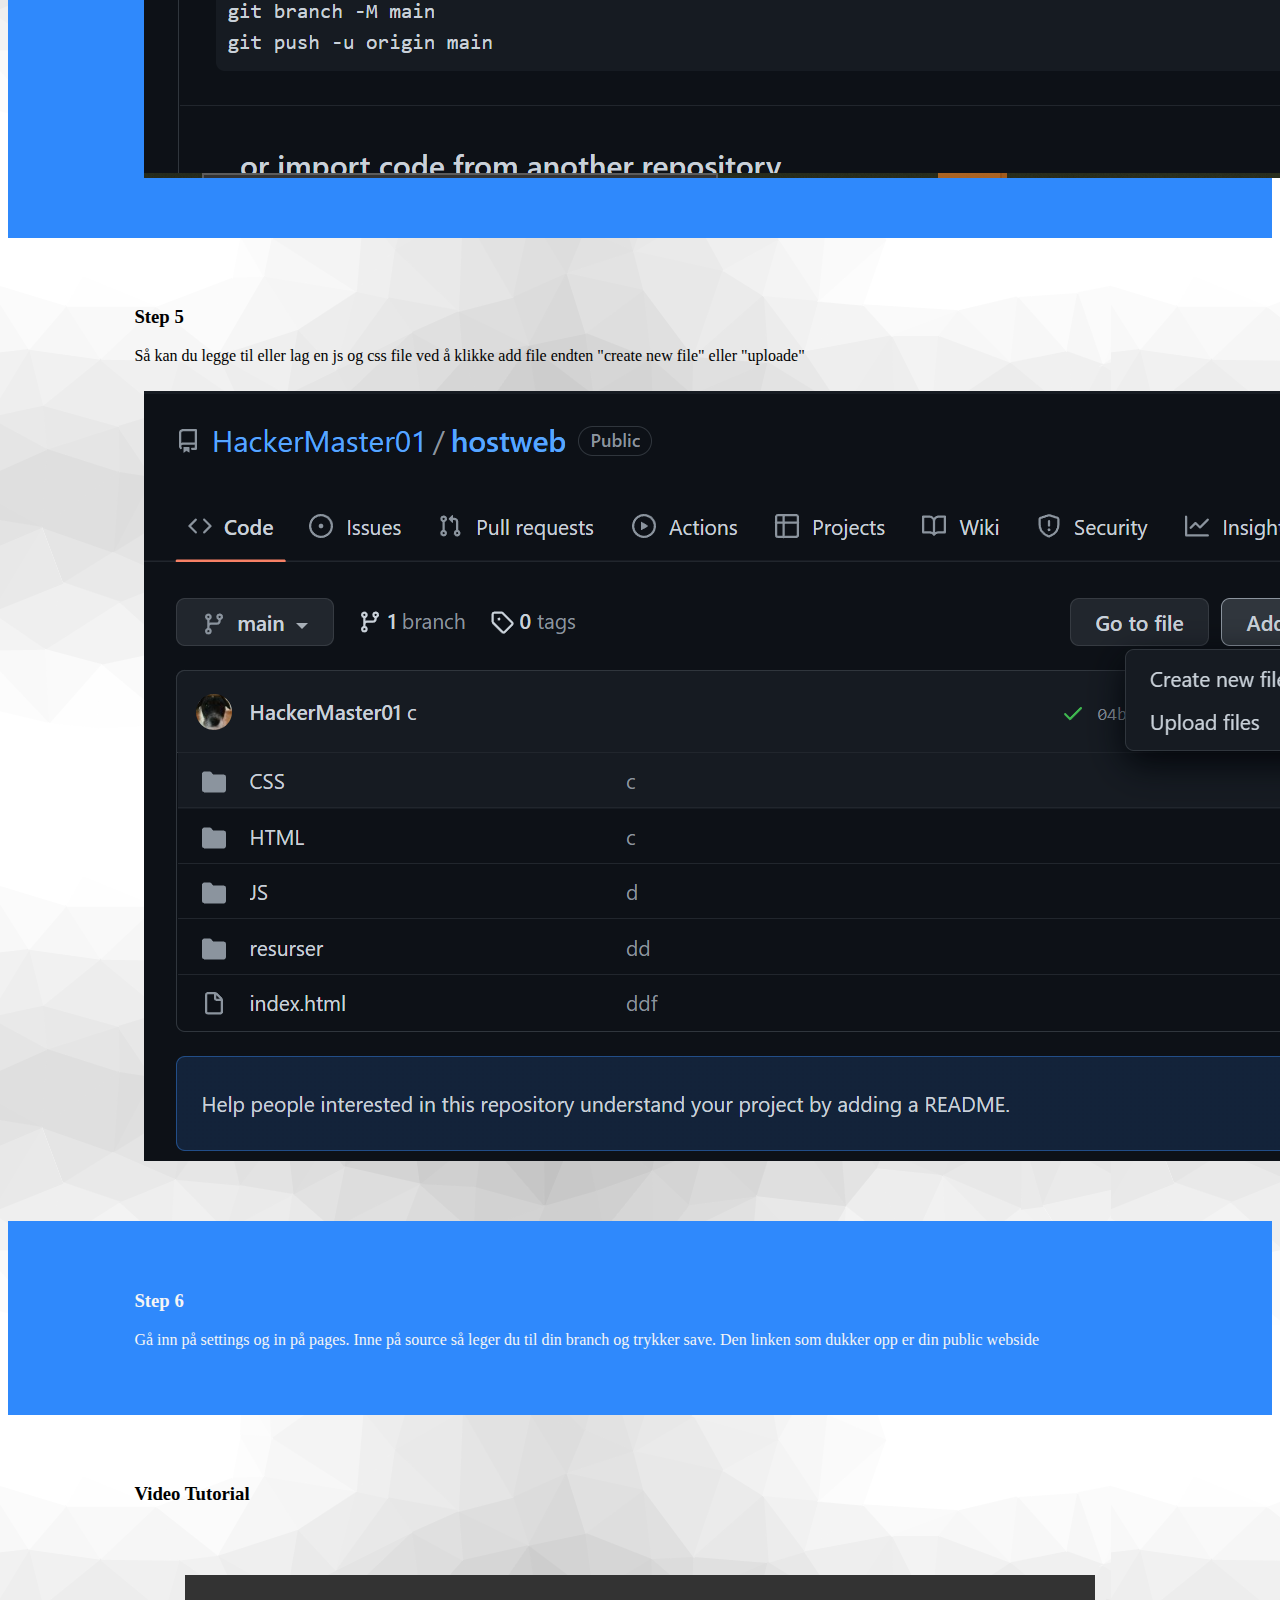
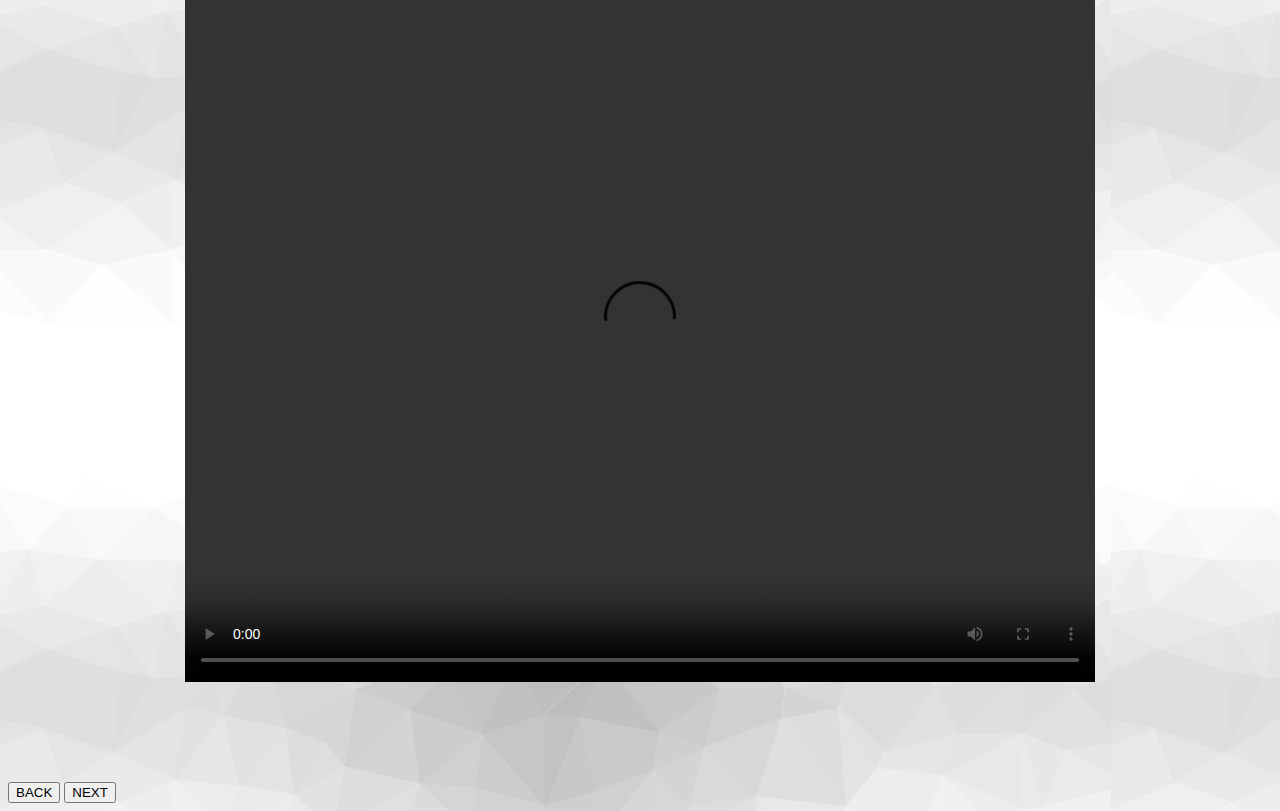
==== commit eb9d782f: "jjf" ====
--- a/HTML/github.html
+++ b/HTML/github.html
@@ -56,7 +56,7 @@
   <div class="box gray">
     <h3>Step 2</h3>
 
-    <p>Lage en repository ved å gå in på your repository og velg new</p>
+    <p>Lag en repository ved å gå in på your repository og velg "New"</p>
 
     <img src="../resurser/github/github1.PNG" alt="github navbar" class="w-50 p-3">
     <img src="../resurser/github/github2.PNG" alt="github repositories" class="w-75 p-3">
@@ -73,7 +73,7 @@
   <div class="box gray">
     <h3>Step 4</h3>
 
-    <p>Så klikker på "create new file" og lag en ny html file som hetter index.html med eventuelt code</p>
+    <p>Så klikker på "create new file" og lag en ny html file som heter index.html med eventuelt code</p>
 
     <img src="../resurser/github/github4.PNG" alt="github quick setup page" class="w-100 p-3">
   </div>
@@ -81,7 +81,7 @@
   <div class="box">
     <h3>Step 5</h3>
 
-    <p>Så kan du legge til eller lage en js og css file ved å klikke add file endten "create new file" eller "uploade"
+    <p>Så kan du legge til eller lag en js og css file ved å klikke add file endten "create new file" eller "uploade"
     </p>
 
     <img src="../resurser/github/github5.PNG" alt="github repository code page" class="w-100 p-3">
@@ -121,6 +121,10 @@
 
 </div>
 
+<div>
+  <button class="button" onclick="window.location.href = '../'" alt="homepage">BACK</button>
+  <button class="button right" onclick="window.location.href = './heroku.html'" alt="heroku">NEXT</button>
+</div>
 
   <script src="../JS/app.js"></script>
 </body>
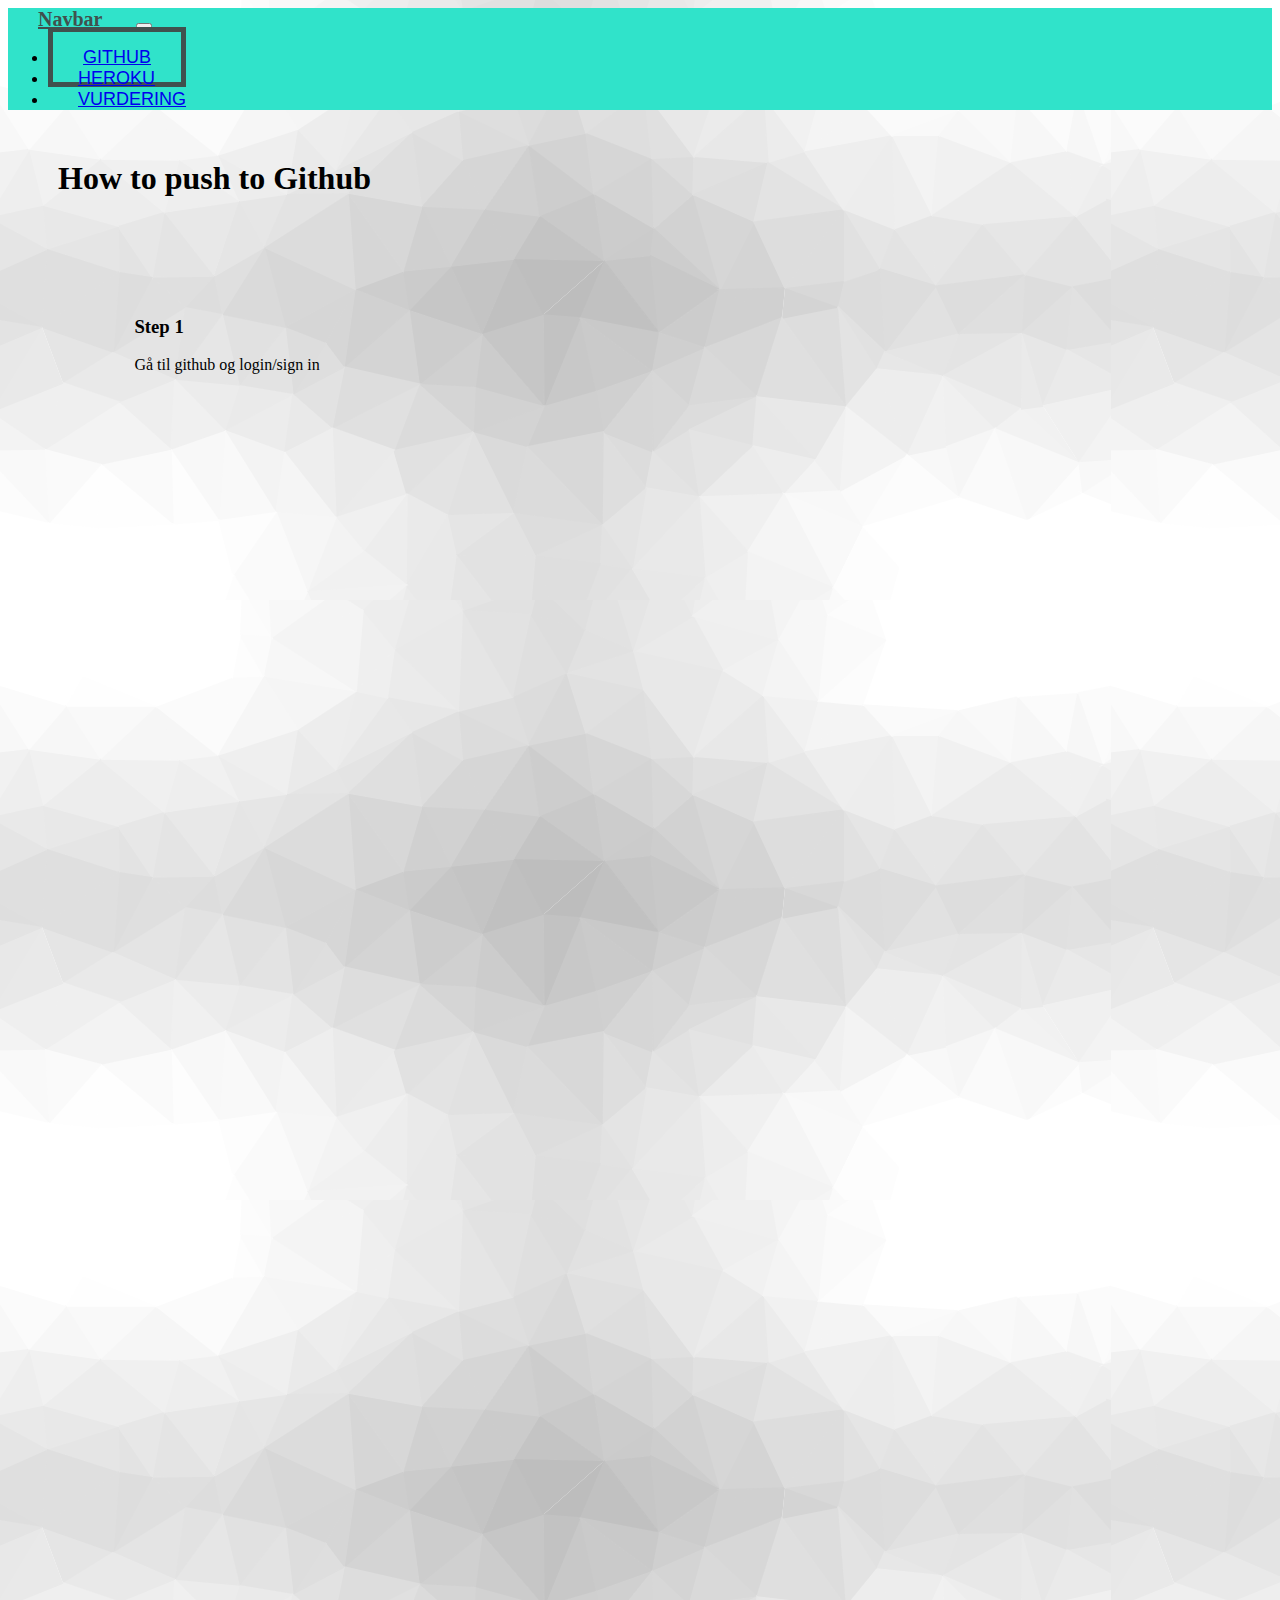
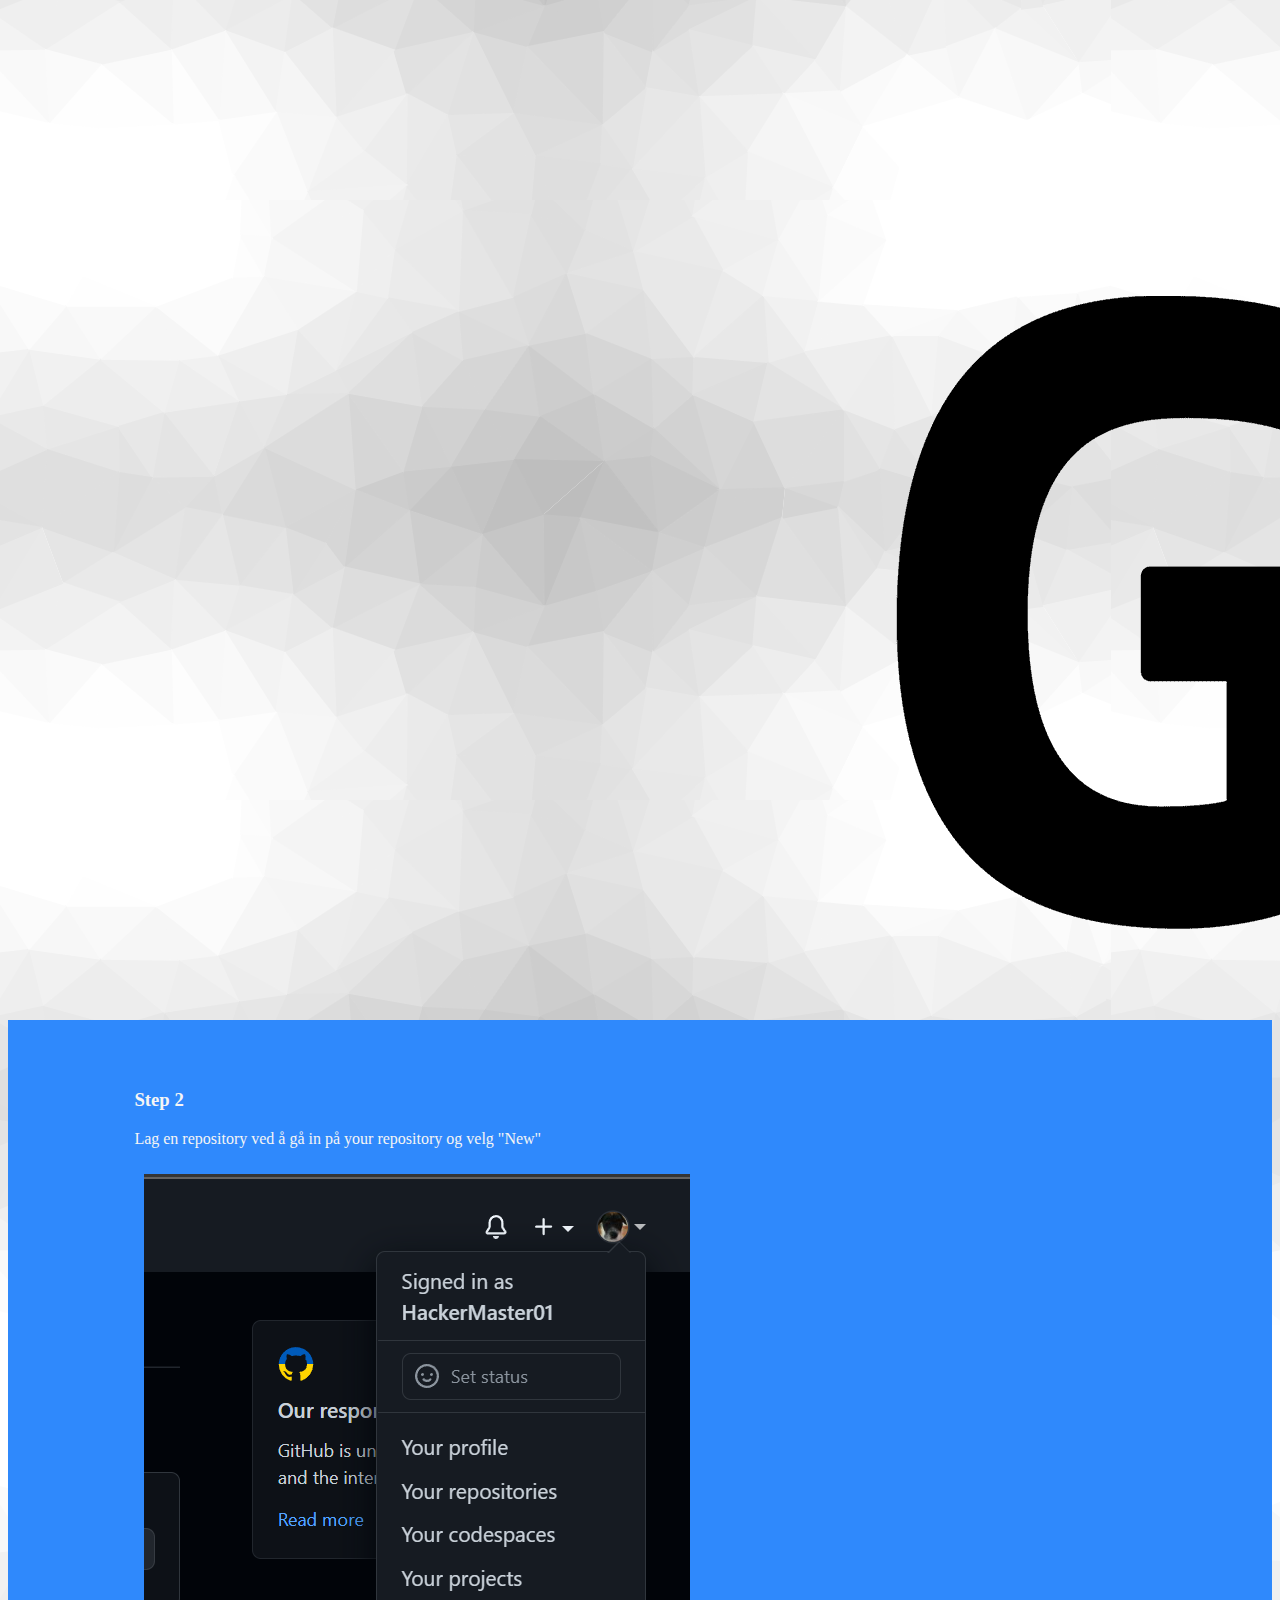
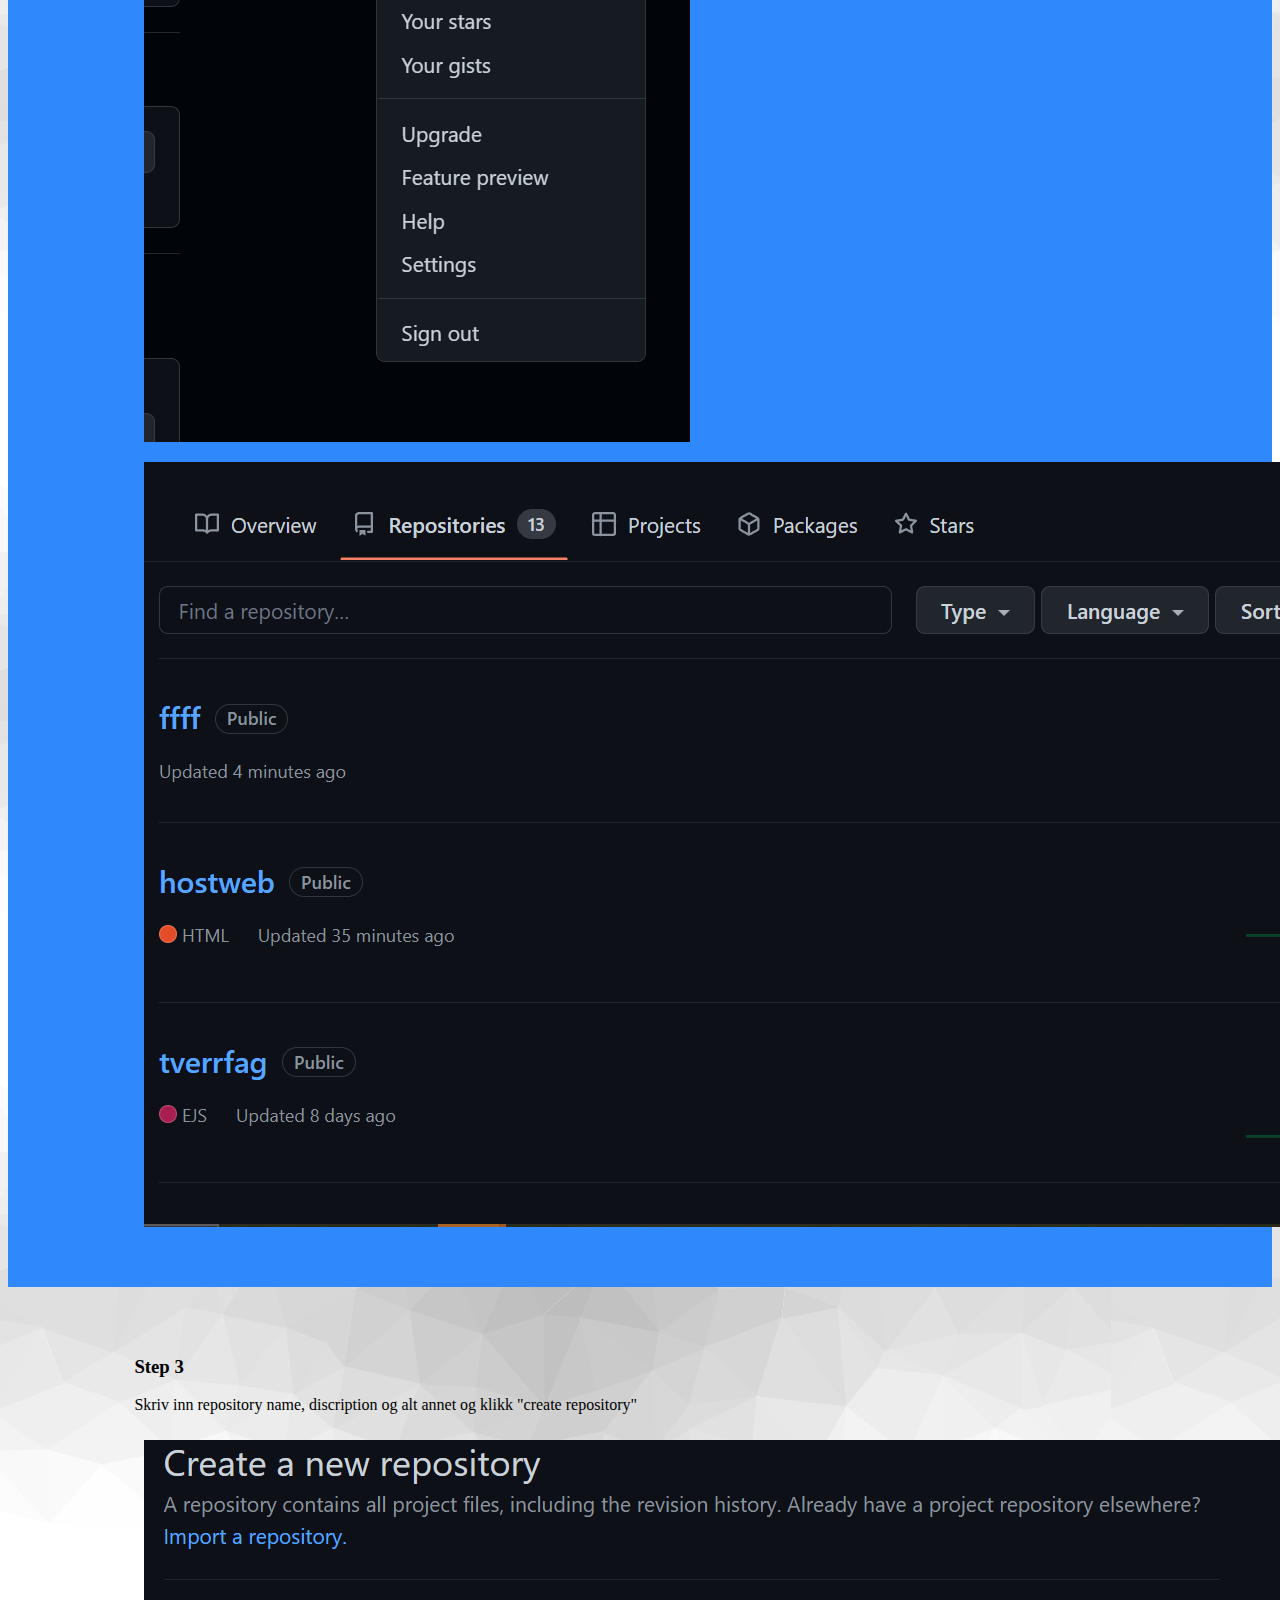
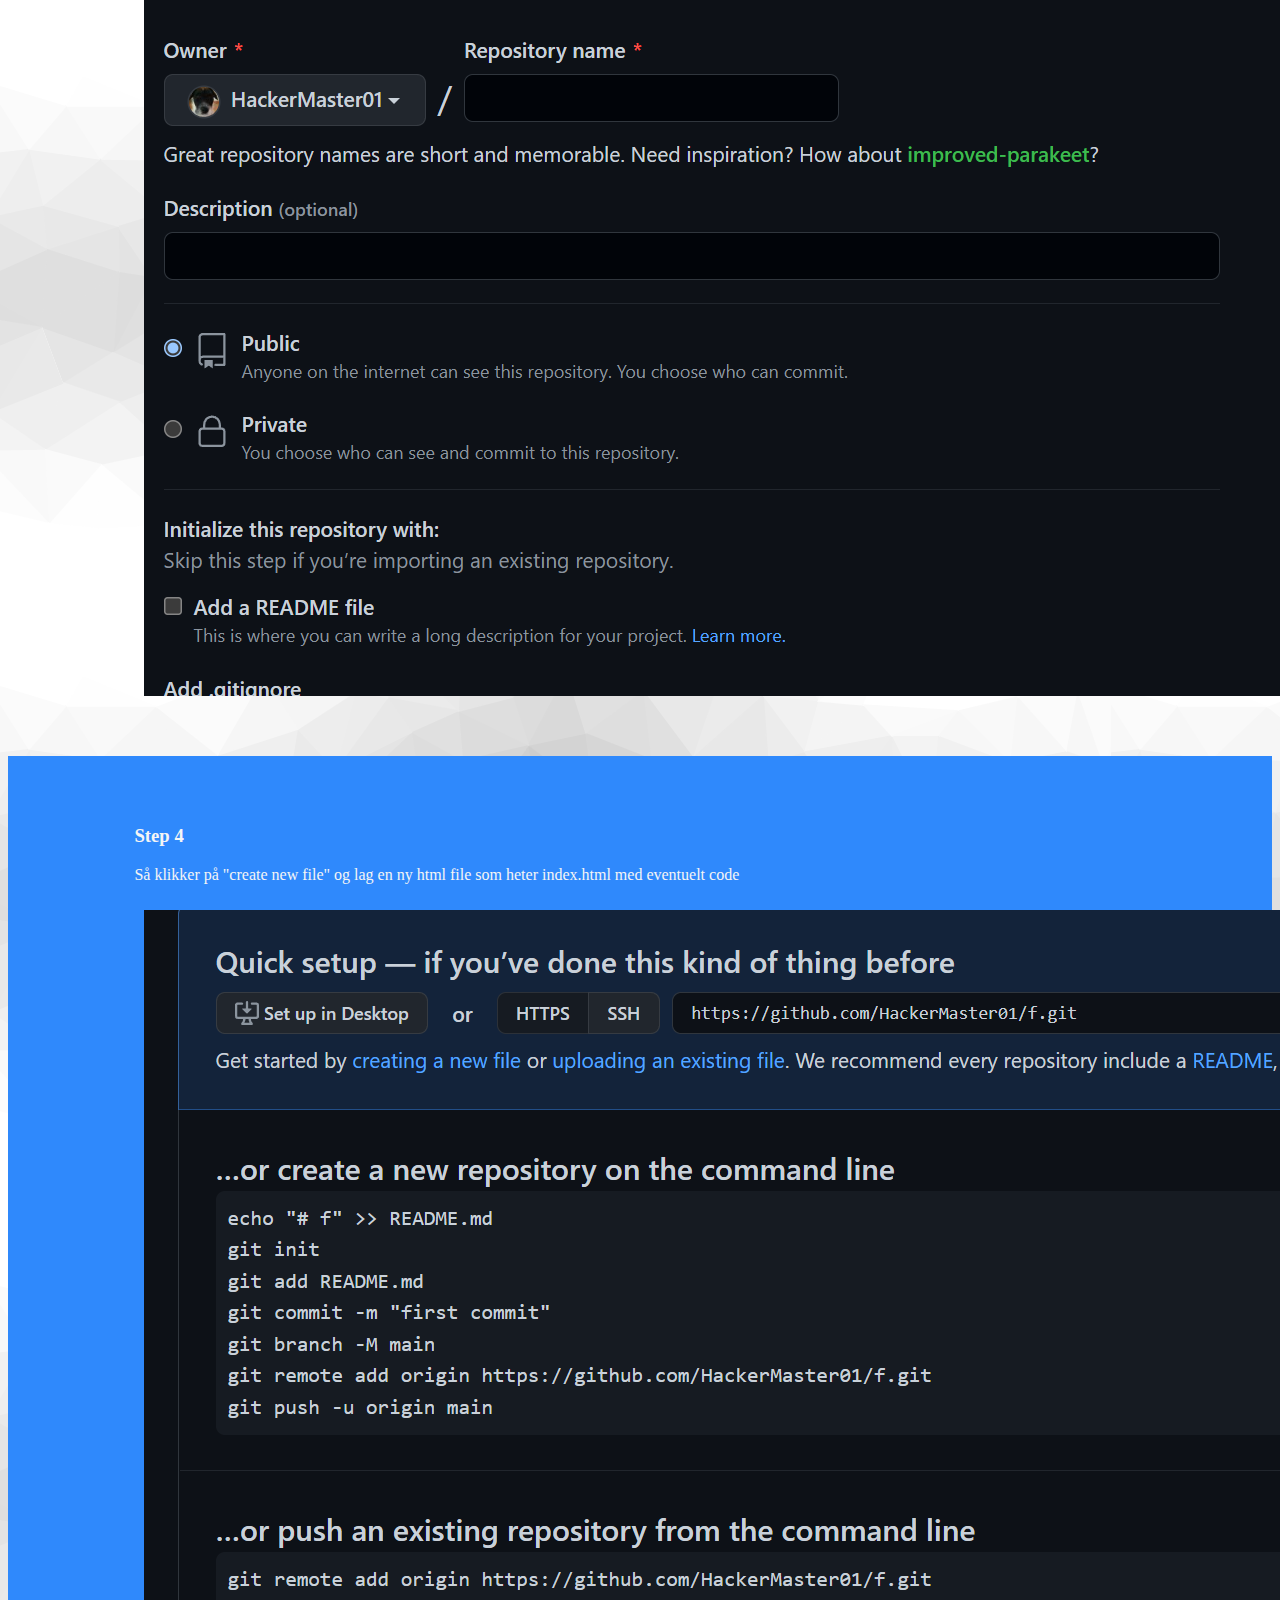
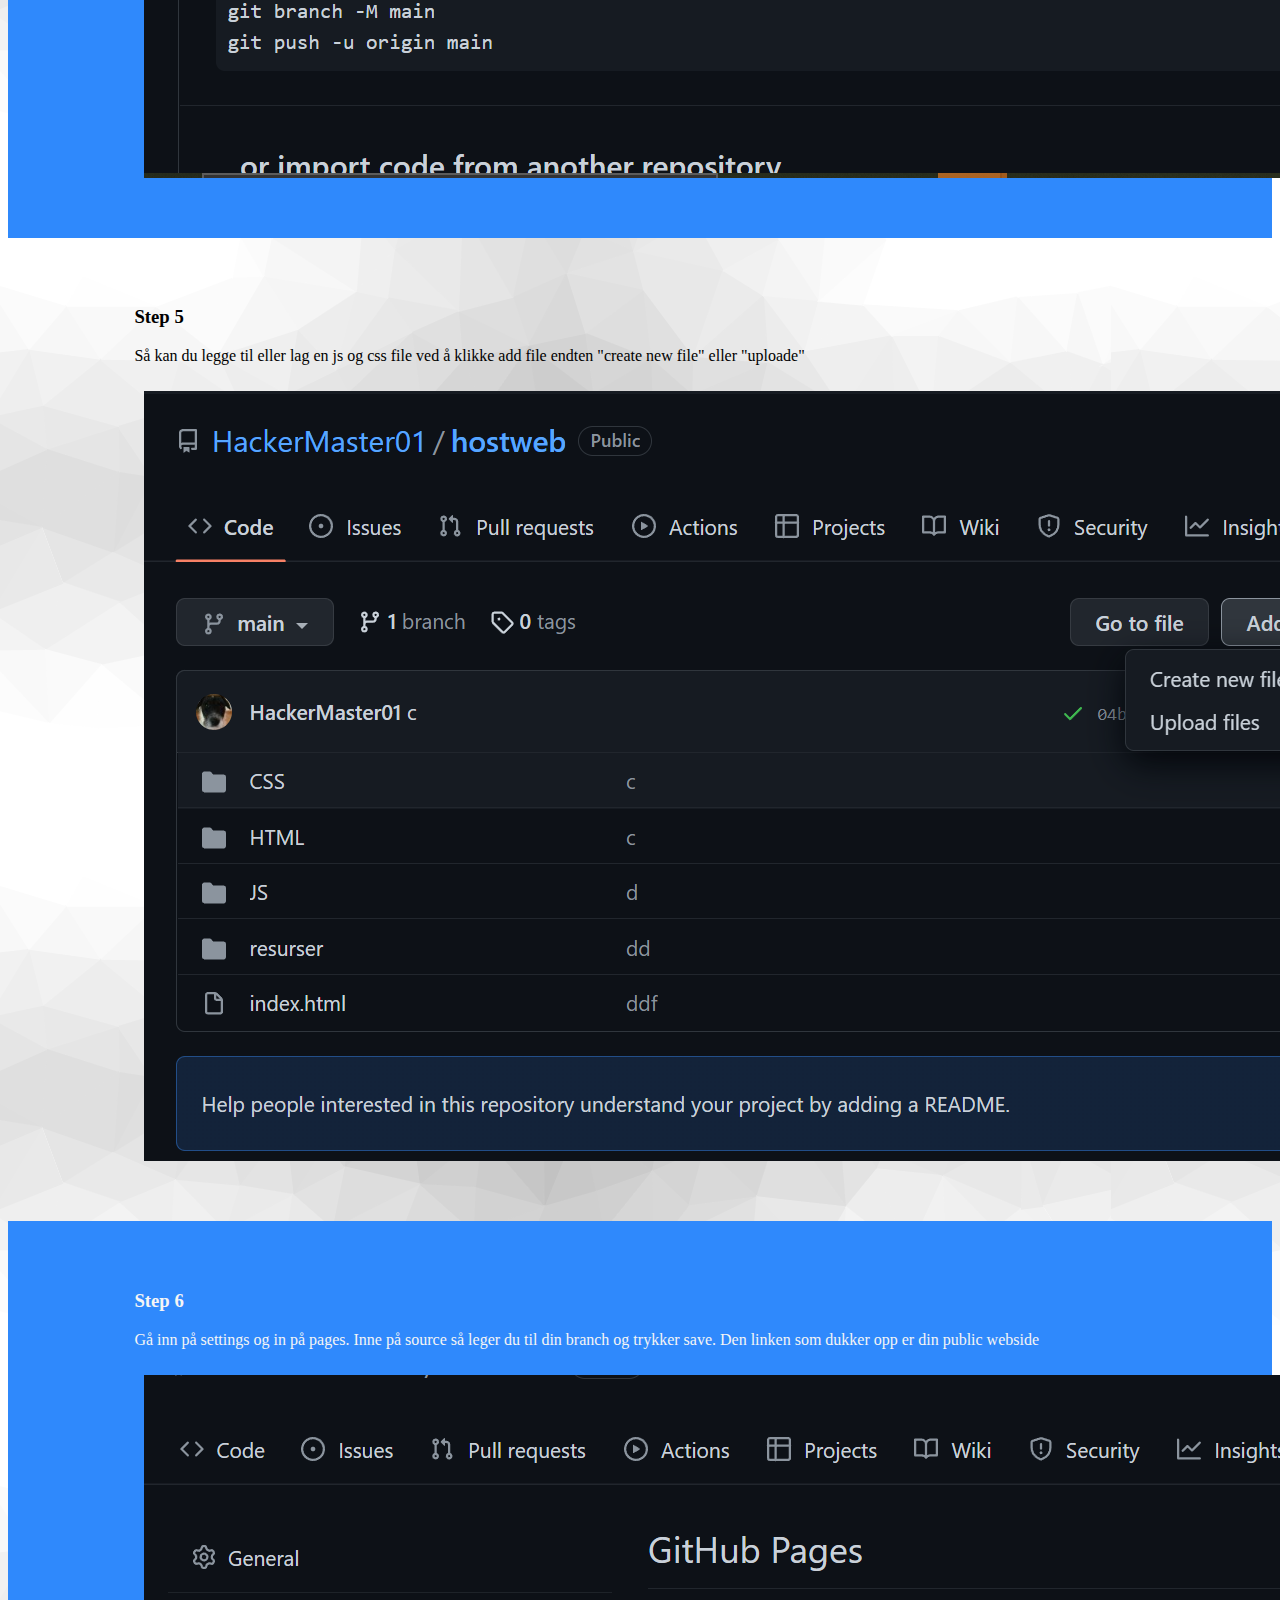
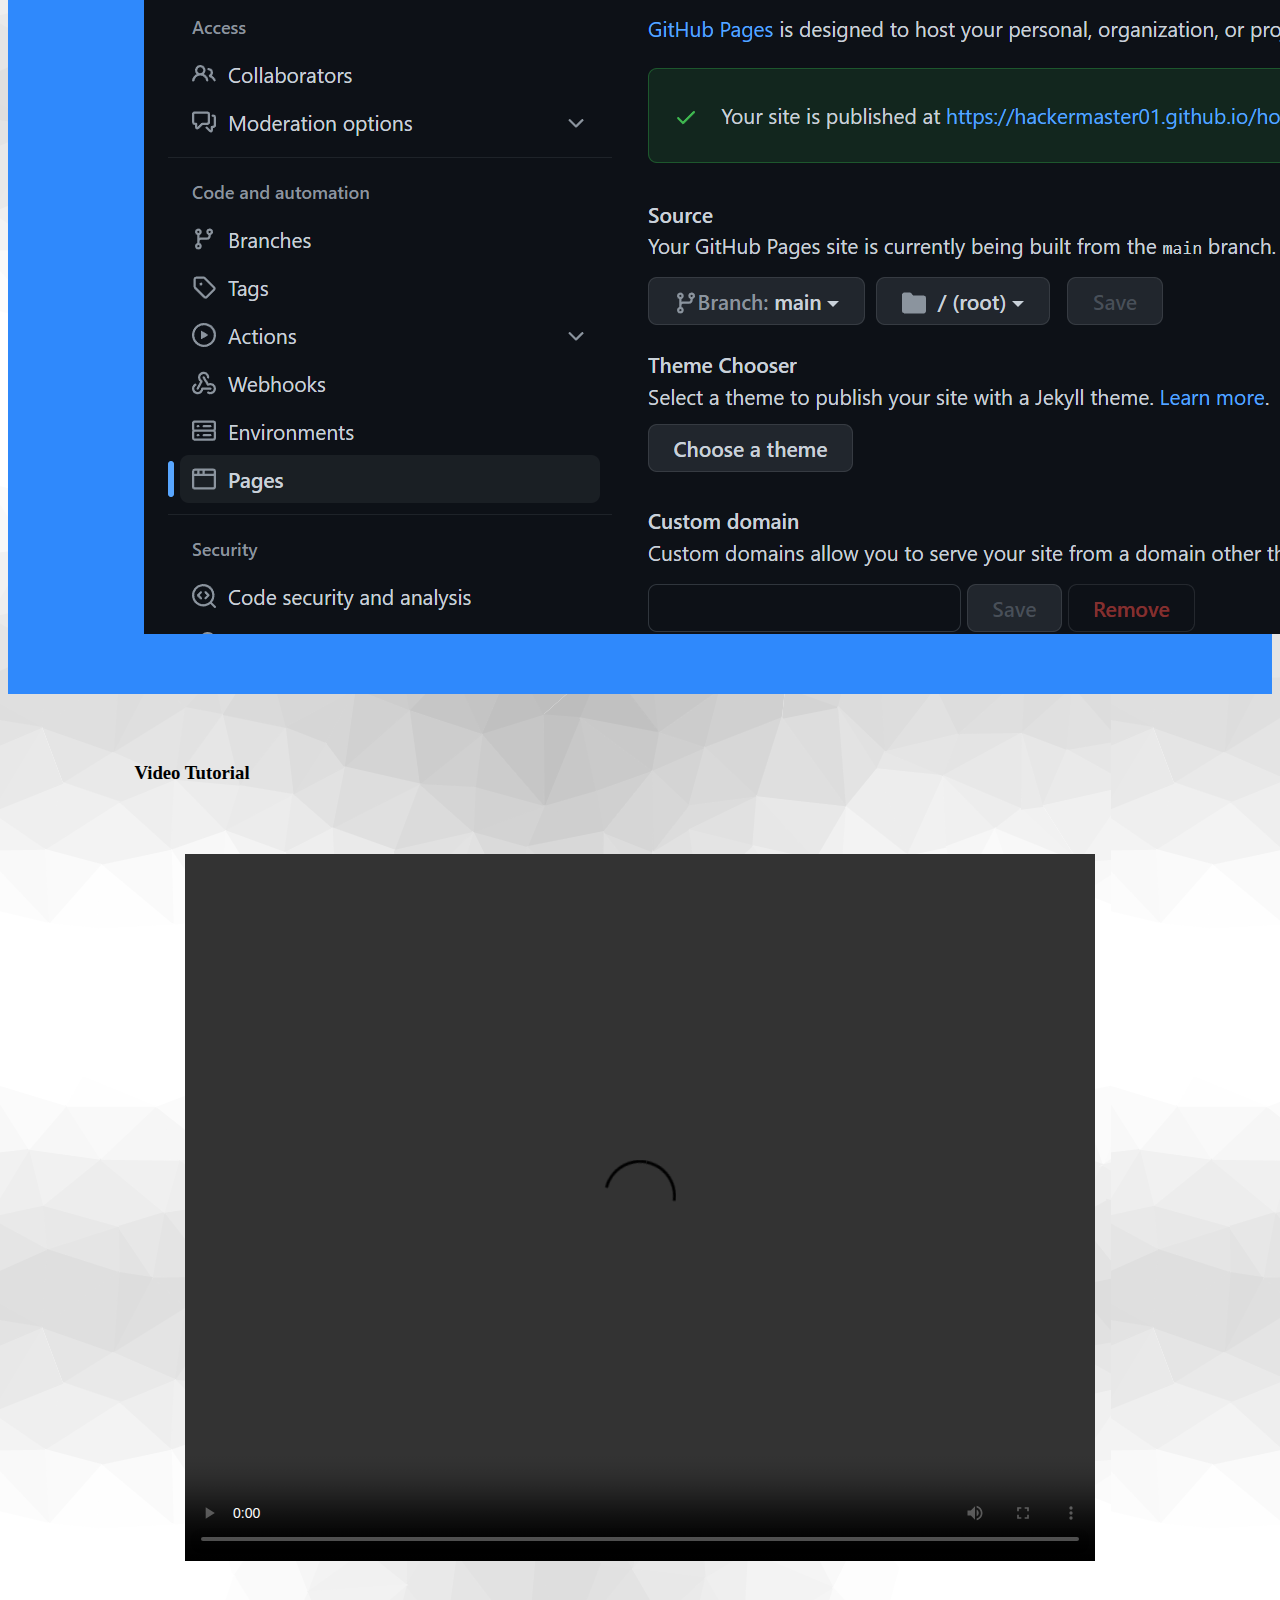
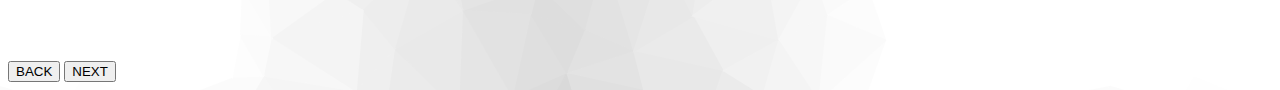
==== commit 496d9aa7: "vid" ====
--- a/HTML/github.html
+++ b/HTML/github.html
@@ -92,6 +92,8 @@
 
     <p>Gå inn på settings og in på pages. Inne på source så leger du til din branch og trykker save. Den linken som
       dukker opp er din public webside</p>
+
+    <img src="../resurser/github/github6.PNG" alt="github repository code page" class="w-100 p-3">
   </div>
 
   <div class="box">
@@ -107,7 +109,7 @@
   height="450"
   poster=""
   data-setup="{}"
-  alt="heroku tutorial video"
+  alt="github tutorial video"
 >
   <source src="../resurser/GitHub-Tutorial.mp4" type="video/mp4" />
   <p class="vjs-no-js">
